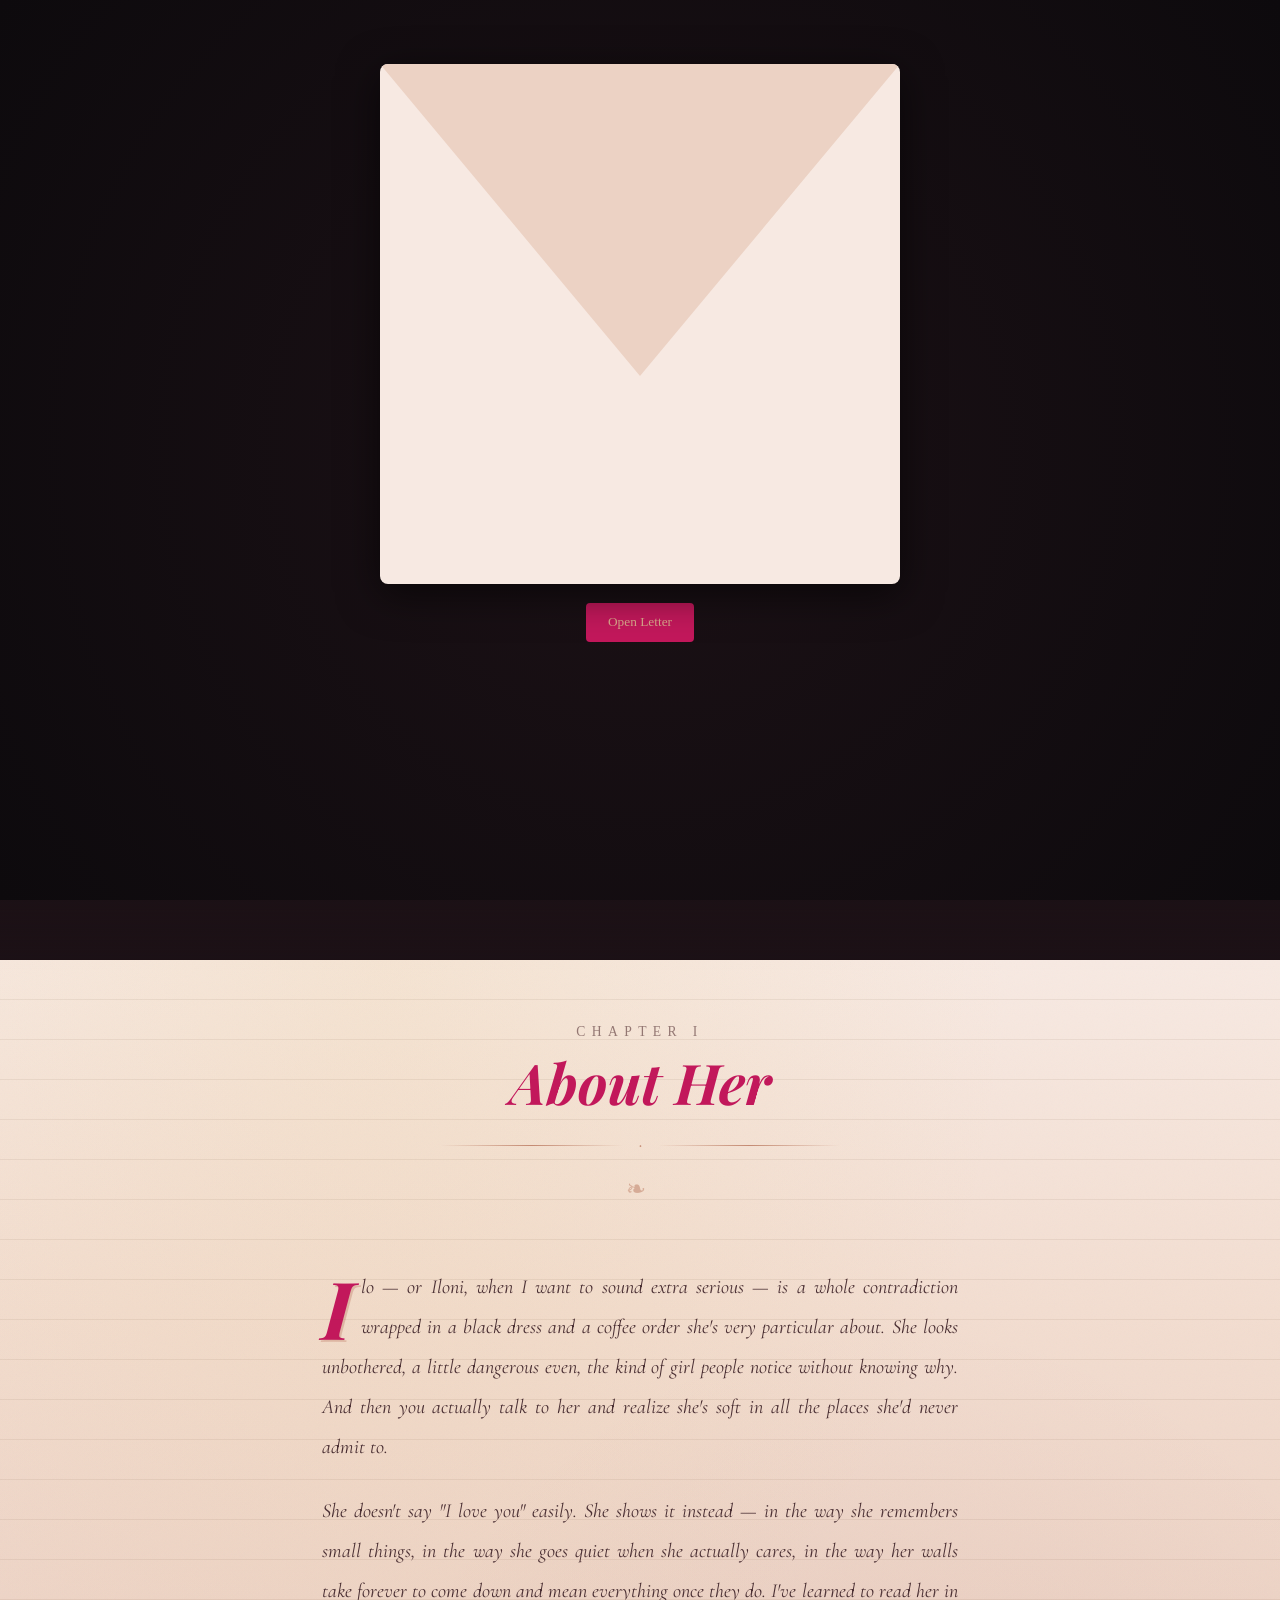
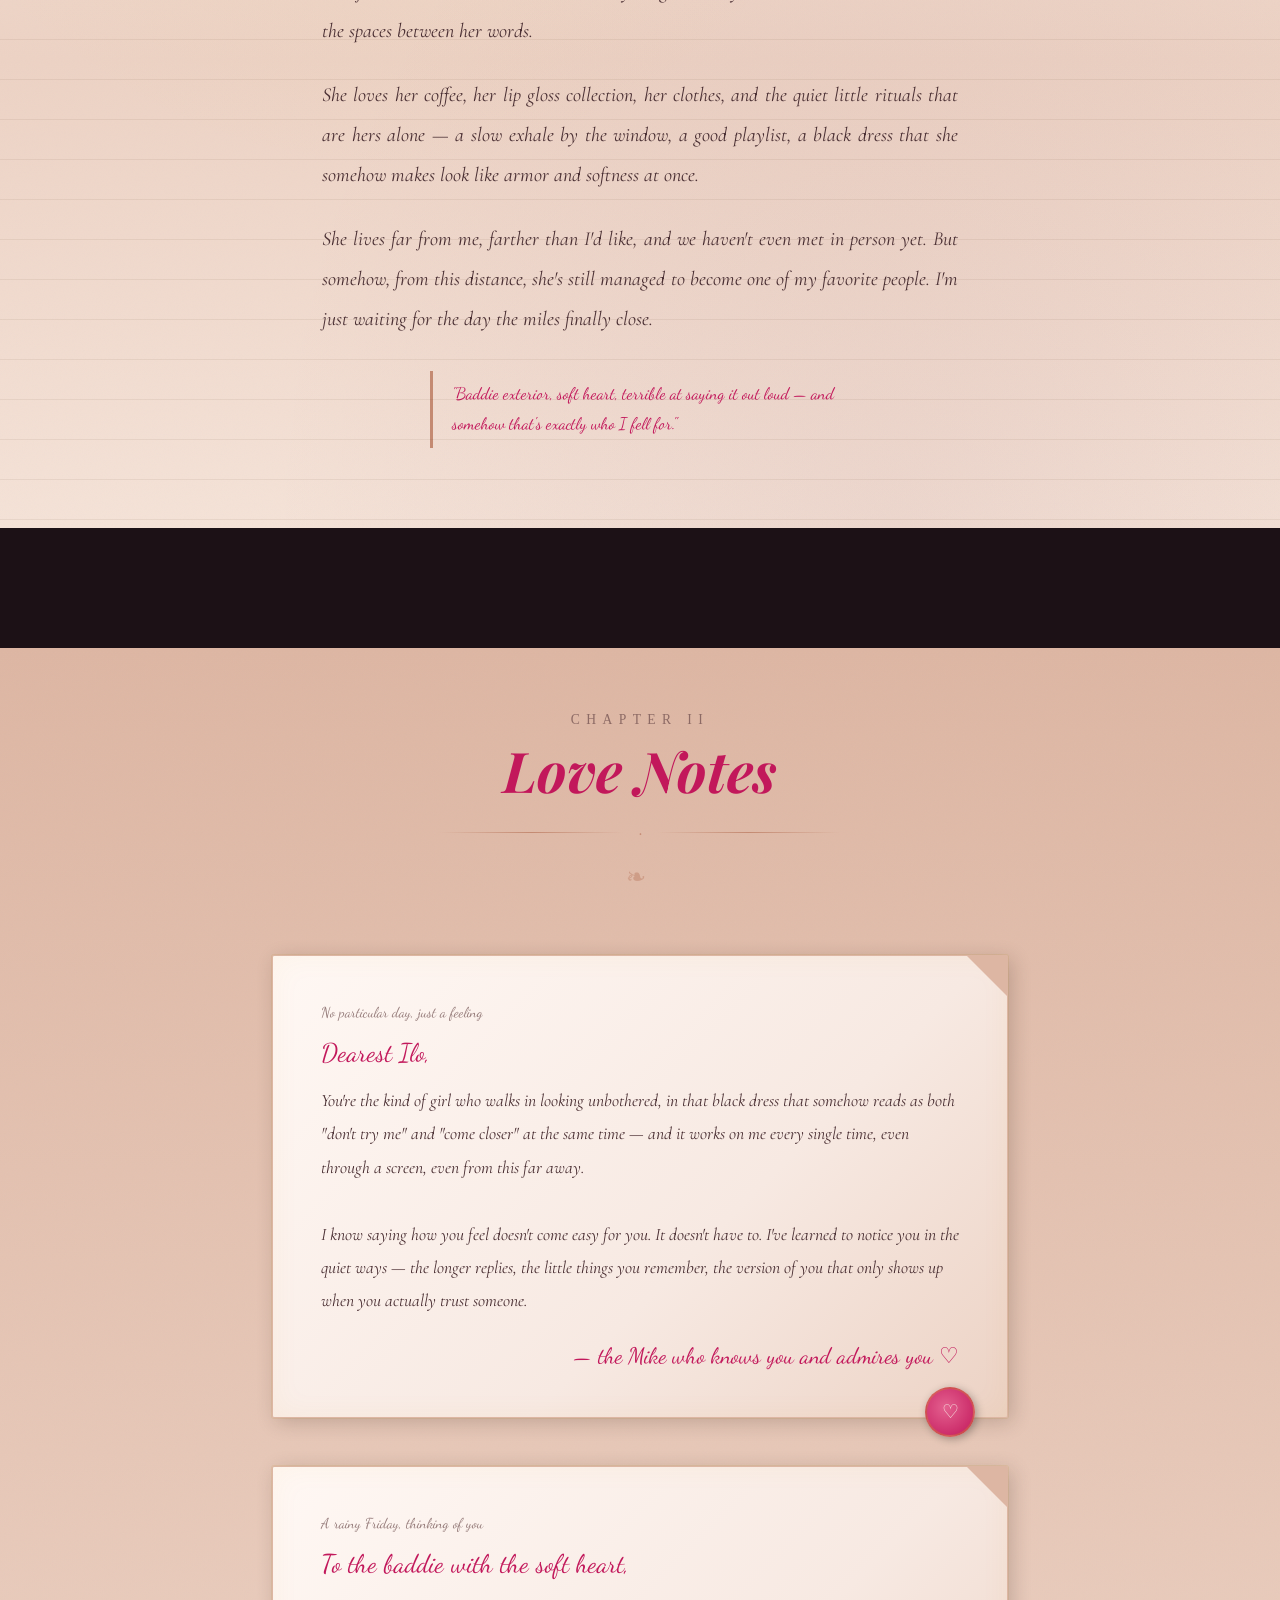
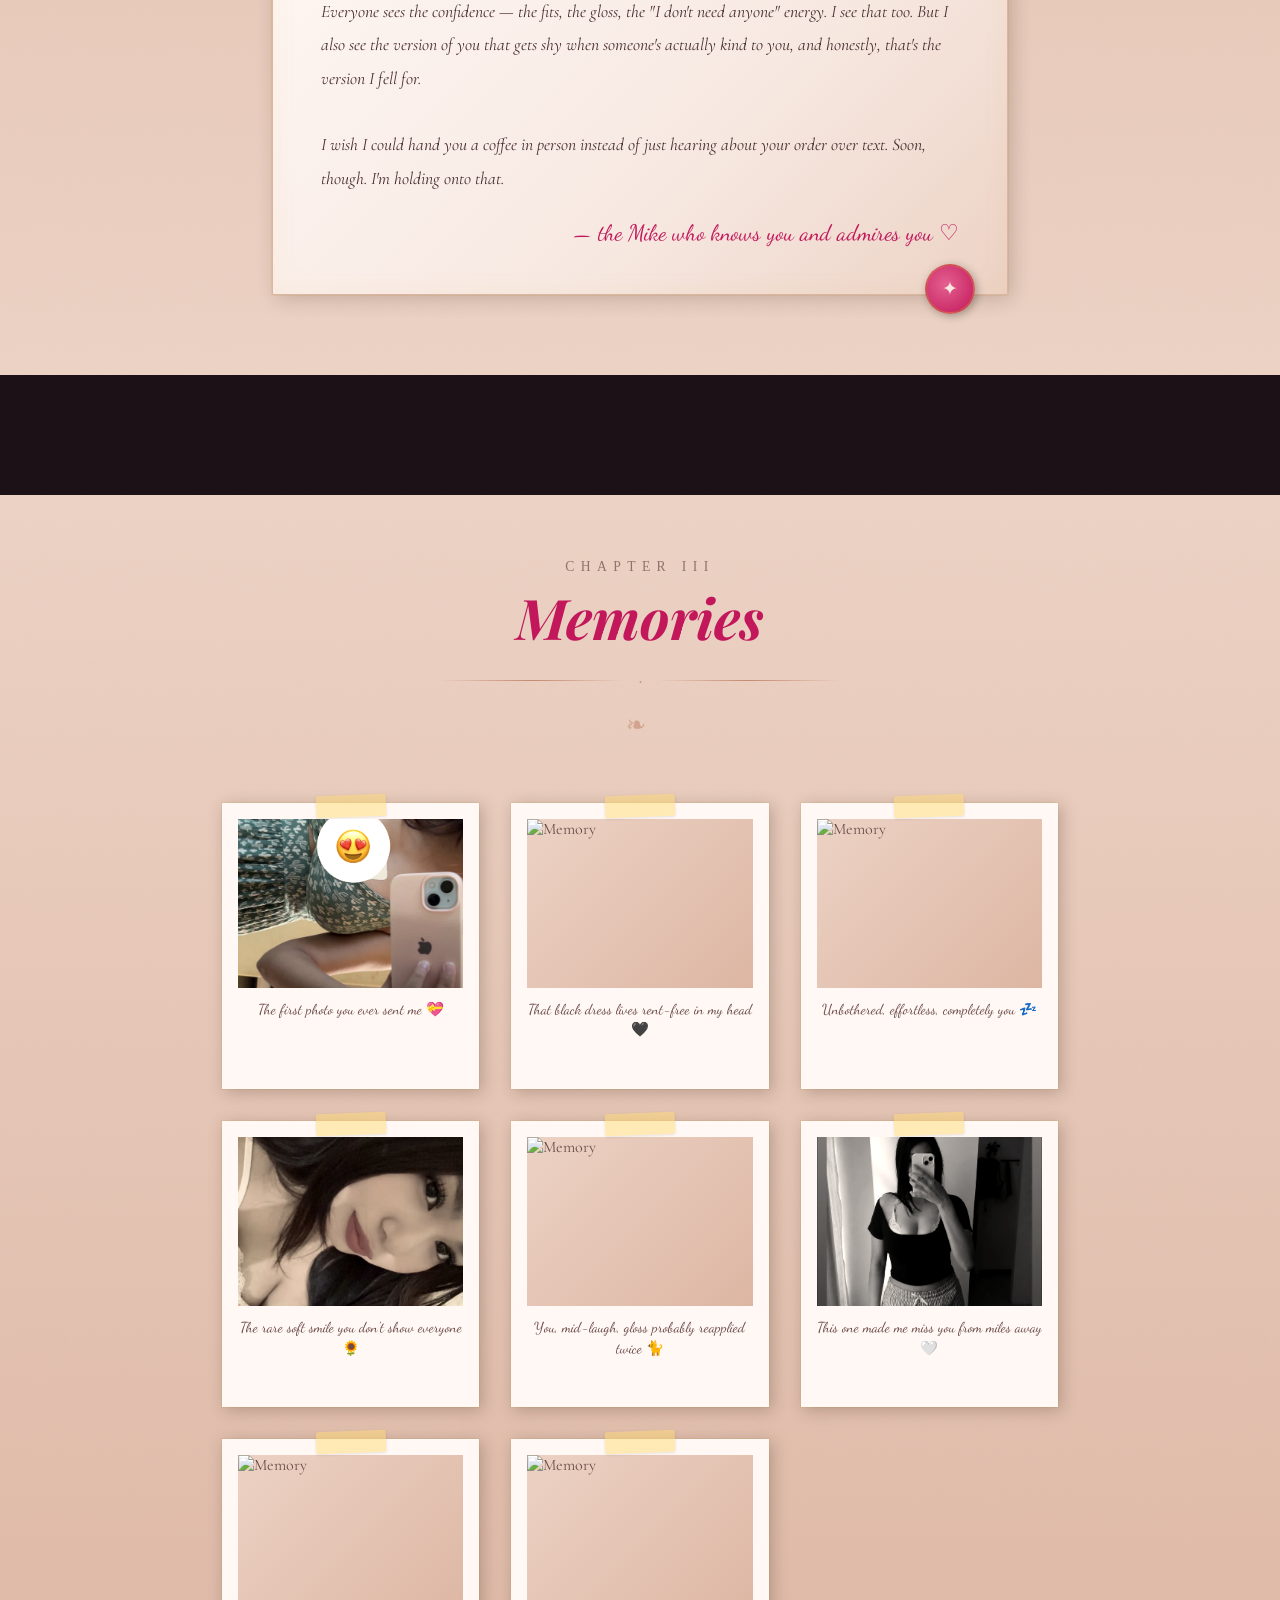
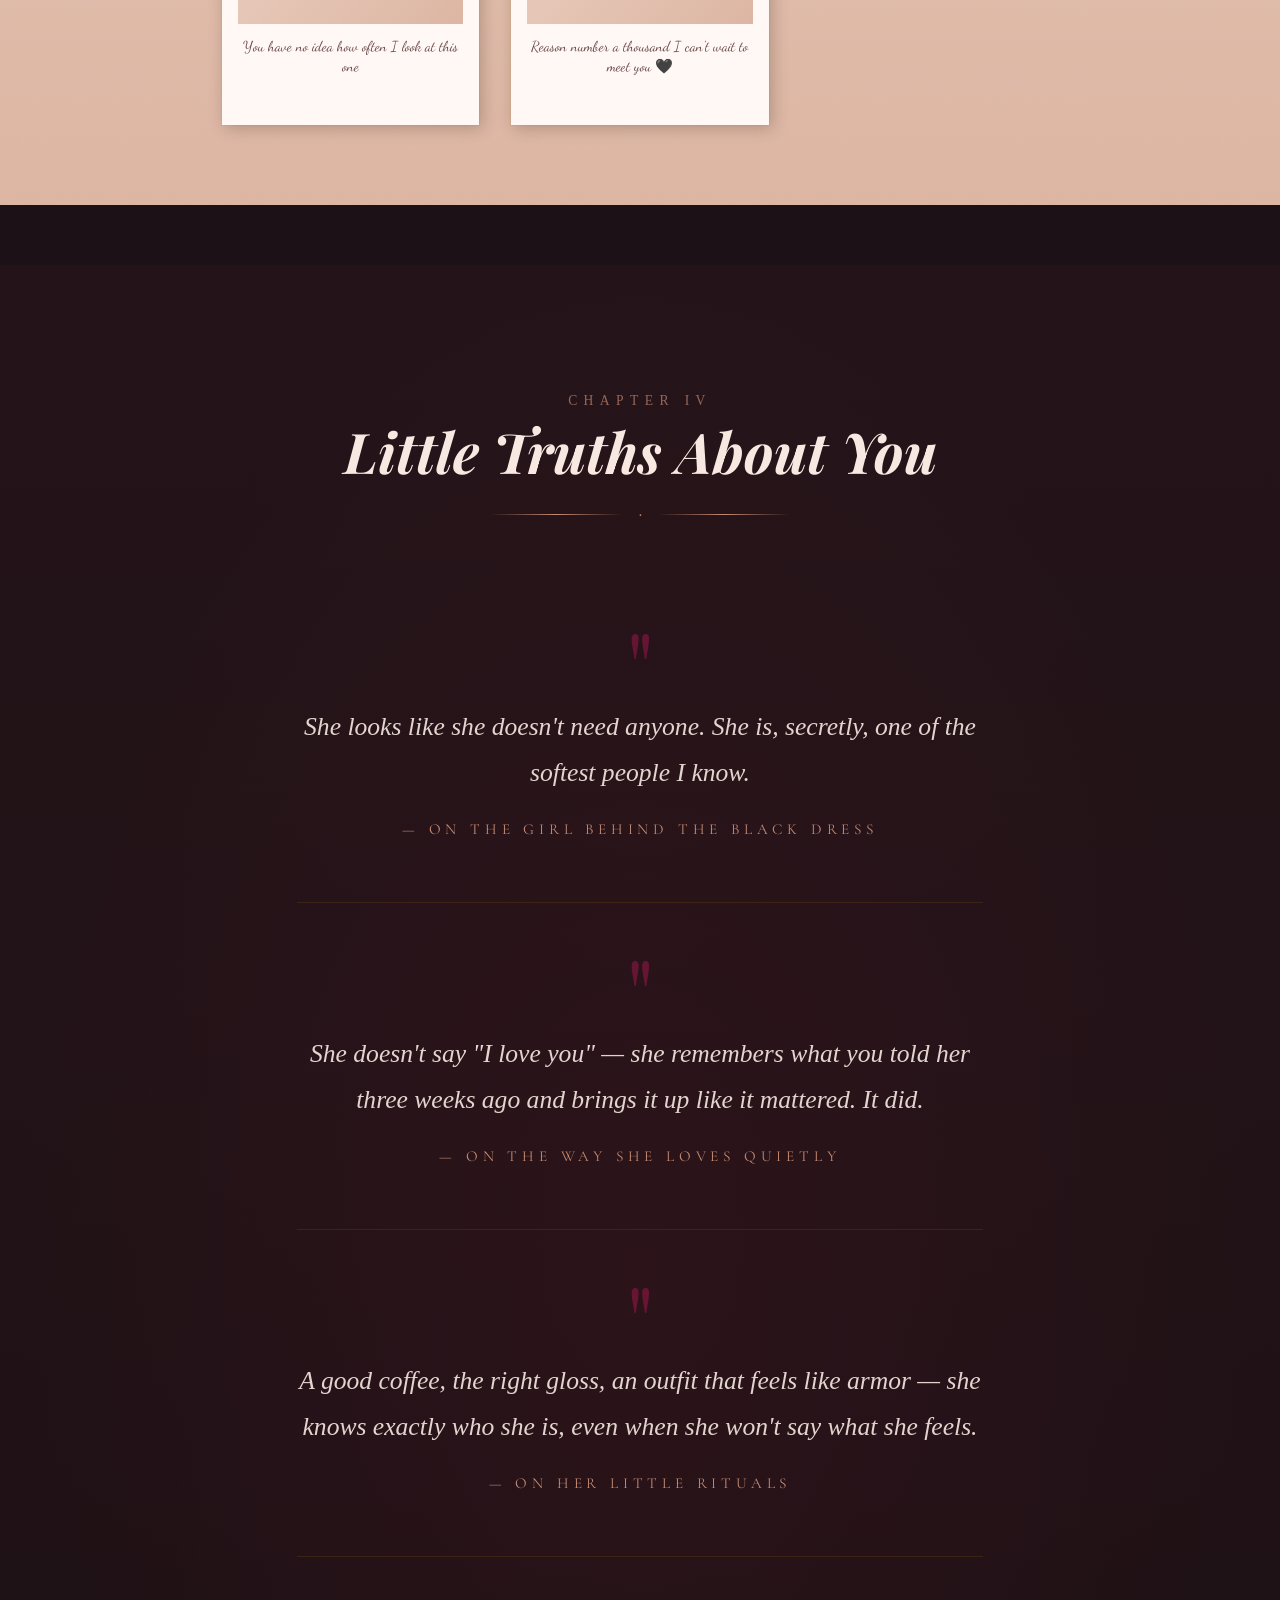
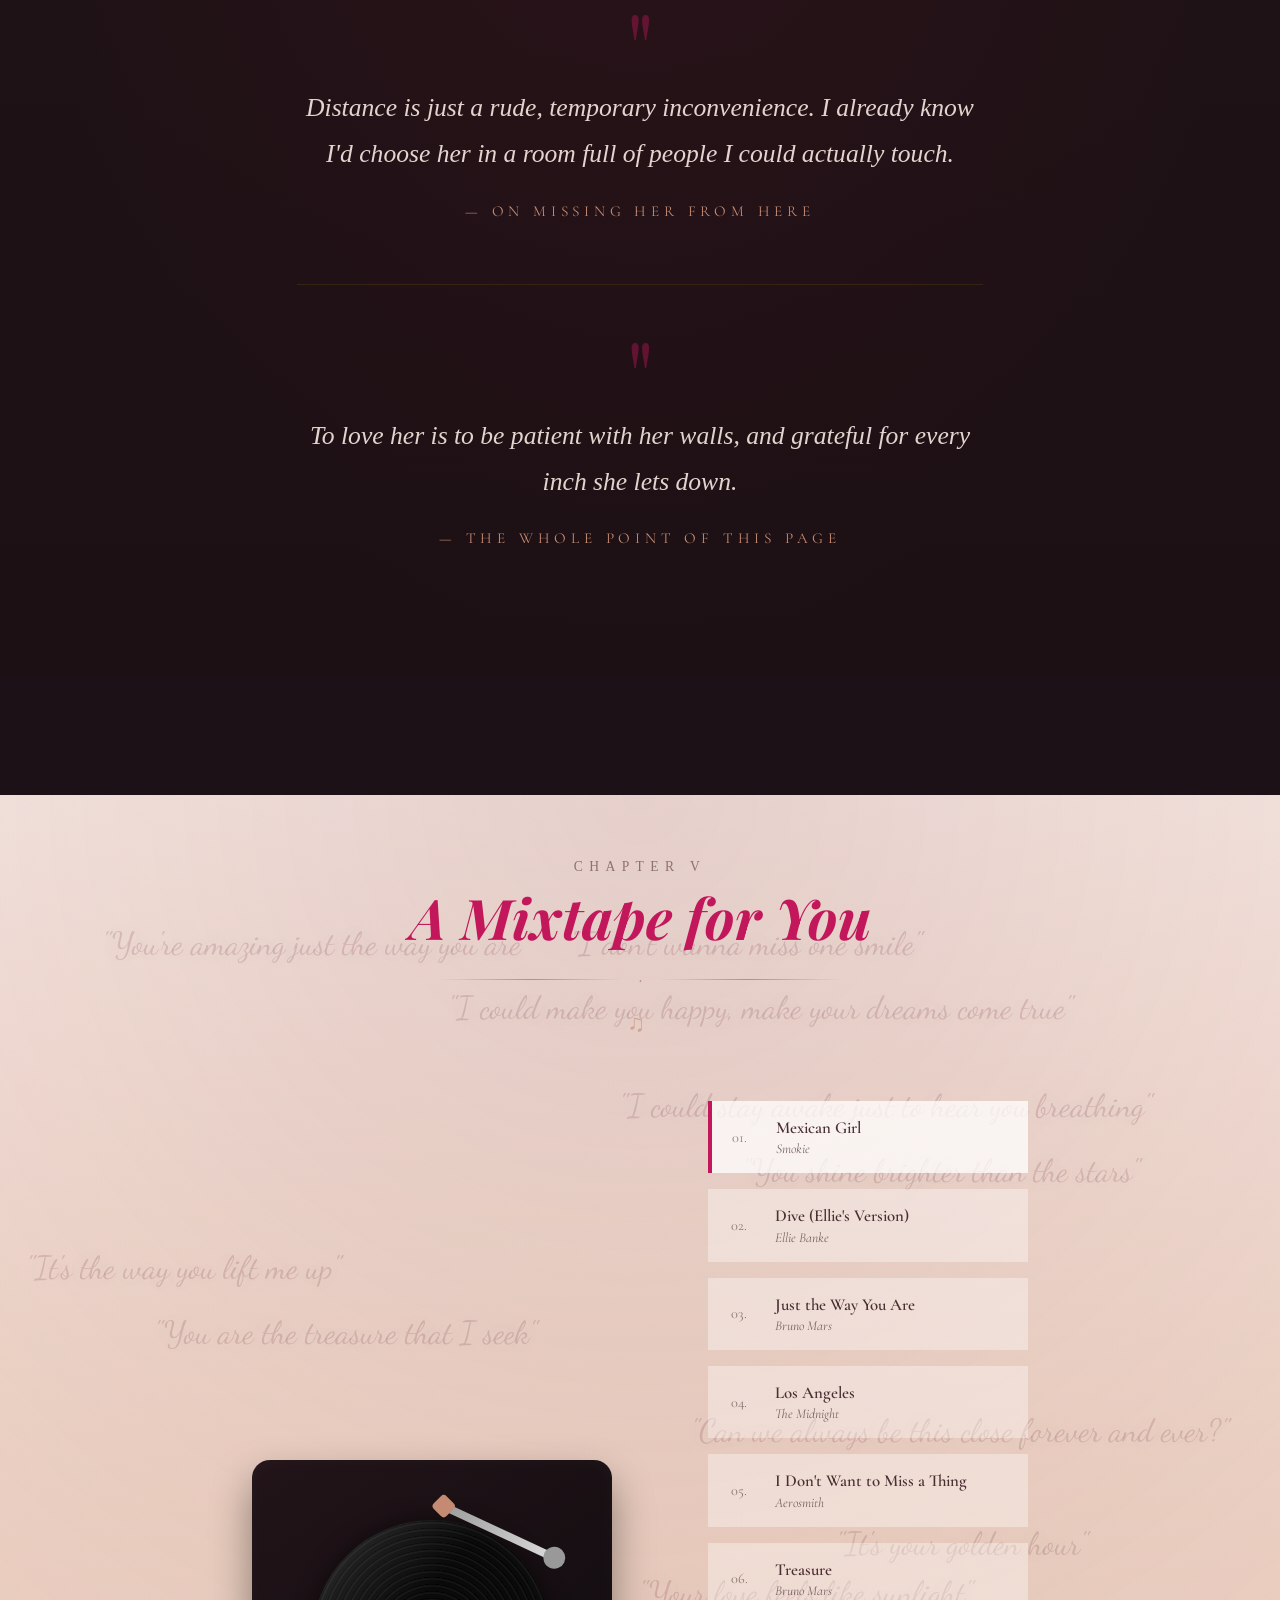
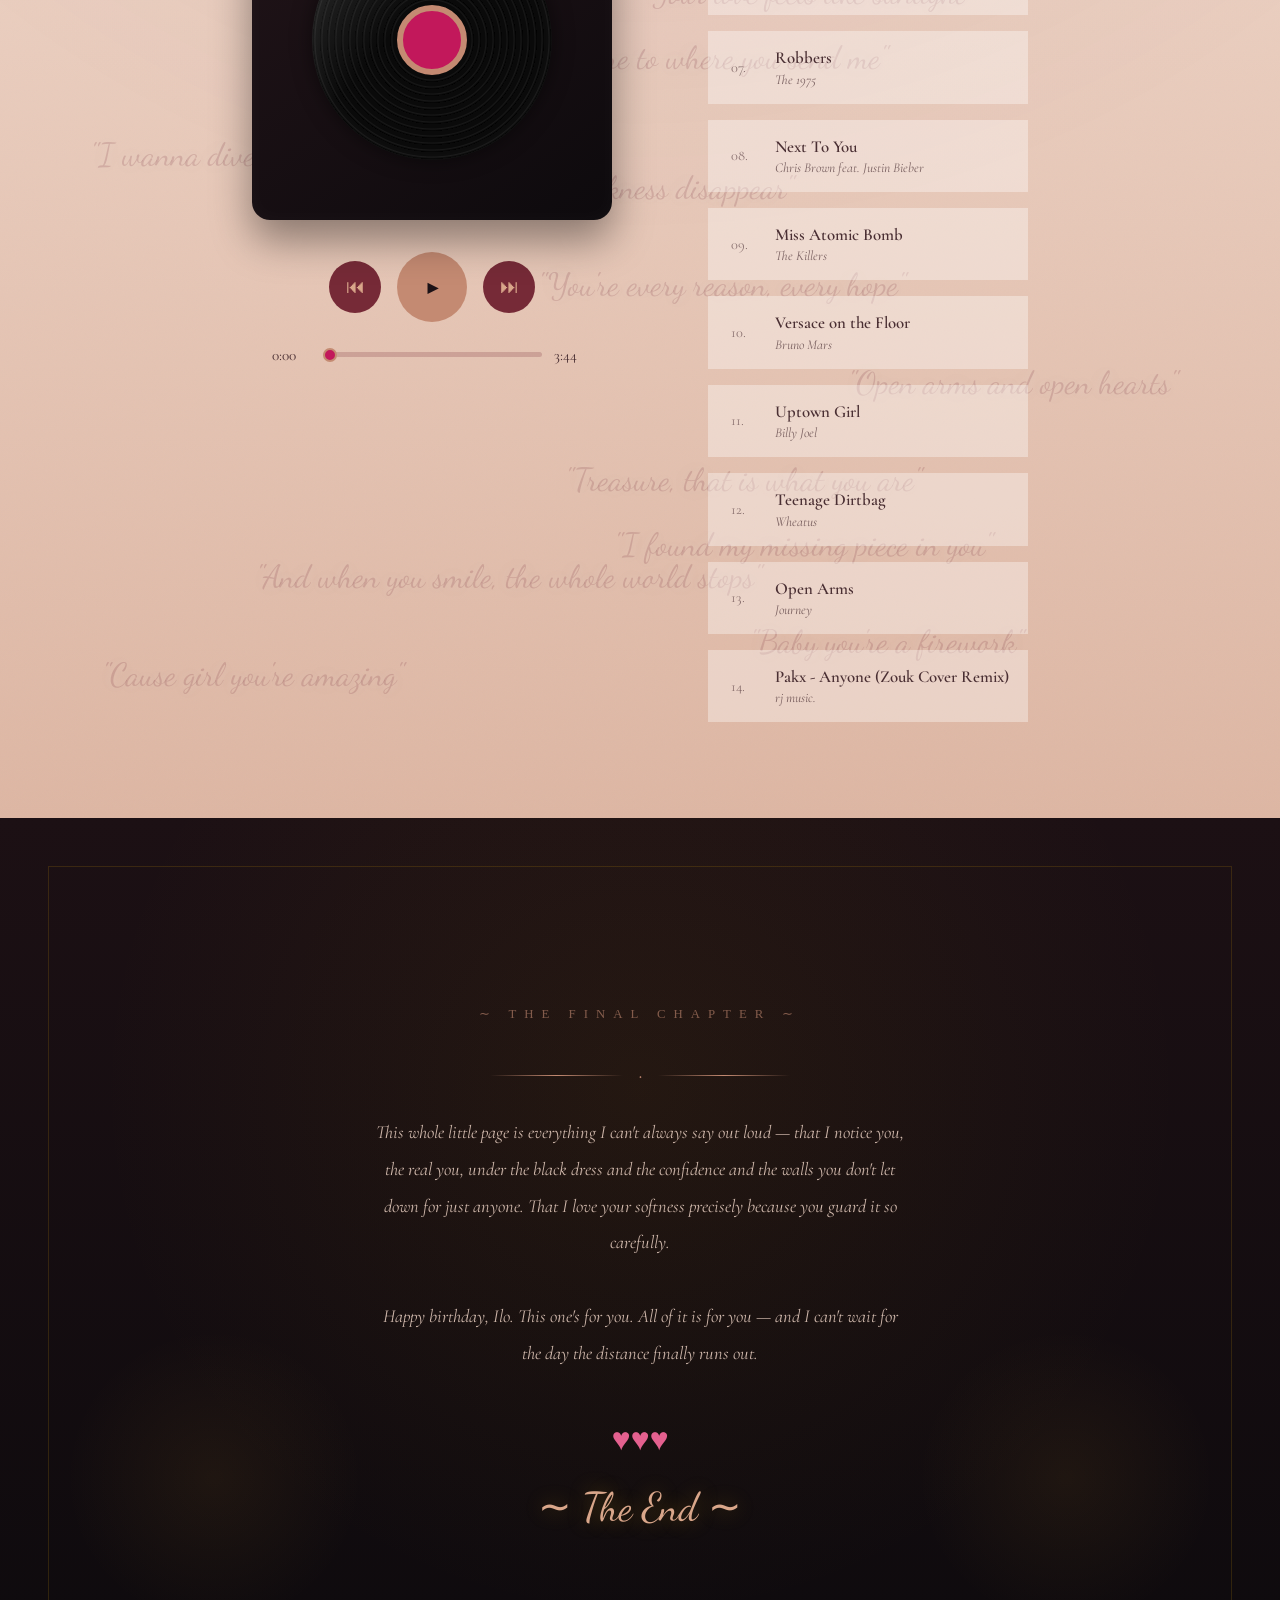
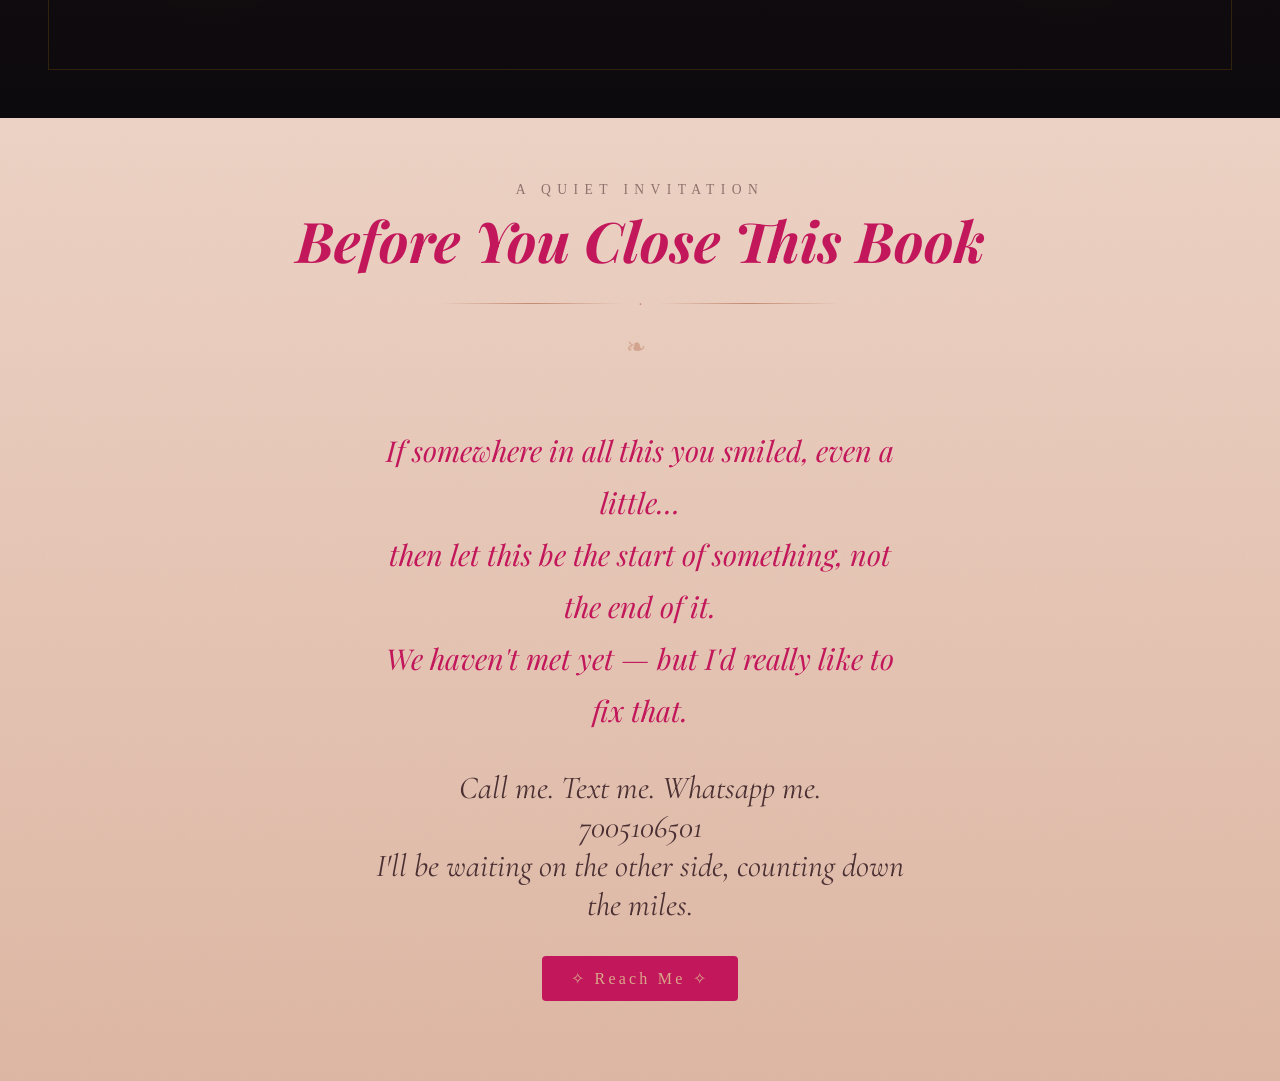
==== index.html @ a0cc9542 "first commit" ====
<!DOCTYPE html>
<html lang="en">

<head>
  <meta charset="UTF-8">
  <meta name="viewport" content="width=device-width, initial-scale=1.0">
  <title>Ilo</title>
  <link rel="preconnect" href="https://fonts.googleapis.com">
  <link
    href="https://fonts.googleapis.com/css2?family=Cormorant+Garamond:ital,wght@0,300;0,400;0,600;1,300;1,400;1,600&family=IM+Fell+English:ital@0;1&family=Playfair+Display:ital,wght@0,400;0,700;1,400;1,700&family=Dancing+Script:wght@400;700&display=swap"
    rel="stylesheet">
  <link rel="stylesheet" href="styles.css">
  <link rel="icon" type="image/svg+xml" href="data:image/svg+xml,
<svg xmlns='http://www.w3.org/2000/svg' viewBox='0 0 64 64'>
  <rect width='64' height='64' fill='%23f7e9e2'/>
  <text x='32' y='38' font-size='20' text-anchor='middle' fill='%23c2185b' font-family='Georgia, serif'>☕ ♥ 🖤</text>
</svg>">
</head>

<body>

  <!-- Particles -->
  <div id="particles"></div>

  <!-- ── ENVELOPE OVERLAY ── -->
  <div id="envelopeOverlay" class="envelope-overlay">

    <div class="envelope-wrapper">

      <!-- Envelope -->
      <div class="envelope" id="envelope">

        <div class="envelope-flap"></div>

        <div class="letter">
          <h2>Happy Birthday, Ilo 🖤</h2>
          <p>
            Another day of you existing somewhere far away, and me being grateful for it anyway.<br>
            I made you this instead of a gift I could hand you, since the distance won't let me do that yet.<br>
            You're a whole vibe — soft eyes, sharp edges, a black dress and a coffee order that somehow says
            everything about you.<br>
            I know you don't say "I love you" easily, and that's okay — I notice you loud even when you're being
            quiet about it.<br>
            One day there'll be no miles between us, just you, me, and a coffee that's finally shared instead of
            described over text.<br>
            Until then — happy birthday, Ilo. 🤍
          </p>

          <button id="closeLetter">Close ✧</button>
        </div>

      </div>

      <button id="openLetter">Open Letter</button>

    </div>
  </div>

  <!-- Music Button -->
  <button id="musicBtn" title="Toggle ambient music" aria-label="Toggle music">♪</button>

  <!-- Nav dots -->
  <nav id="nav-dots" aria-label="Section navigation">
    <div class="nav-dot active" data-target="cover" title="Cover"></div>
    <div class="nav-dot" data-target="about" title="About Her"></div>
    <div class="nav-dot" data-target="lovenotes" title="Love Notes"></div>
    <div class="nav-dot" data-target="memories" title="Memories"></div>
    <div class="nav-dot" data-target="quotes" title="Little Truths"></div>
    <div class="nav-dot" data-target="mixtape" title="Mixtape"></div>
    <div class="nav-dot" data-target="ending" title="Ending Chapter"></div>
    <div class="nav-dot" data-target="invite" title="Invitation"></div>

  </nav>

  <!-- ══ COVER ══ -->
  <section id="cover" class="page">
    <div class="candle-glow left"></div>
    <div class="candle-glow right"></div>

    <div class="cover-ornament">☕ ♥ 🖤</div>
    <div style="height:1.5rem"></div>
    <h1 class="cover-title">Ilo</h1>
    <p class="cover-subtitle">Happy Birthday, From Miles Away</p>
    <p class="cover-author">— the Mike who's counting down to meeting you —</p>
    <p class="cover-year">∼ 2026 ∼</p>

    <div class="scroll-hint">
      <span>❧</span>
      Turn the page
      <span>↓</span>
    </div>
  </section>

  <!-- ══ ABOUT HER ══ -->
  <div class="page-divider"></div>
  <section id="about" class="page parchment-page ruled-bg">
    <div class="chapter-header reveal">
      <p class="chapter-number">Chapter I</p>
      <h2 class="chapter-title">About Her</h2>
      <div class="chapter-rule"><span class="chapter-rule-diamond">◆</span></div>
      <p class="chapter-ornament">❧</p>
    </div>

    <div class="about-content">
      <div class="about-text drop-cap reveal">
        <p>Ilo — or Iloni, when I want to sound extra serious — is a whole contradiction wrapped in a black dress
          and a coffee order she's very particular about. She looks unbothered, a little dangerous even, the kind
          of girl people notice without knowing why. And then you actually talk to her and realize she's soft in
          all the places she'd never admit to.</p>

        <p>She doesn't say "I love you" easily. She shows it instead — in the way she remembers small things, in
          the way she goes quiet when she actually cares, in the way her walls take forever to come down and mean
          everything once they do. I've learned to read her in the spaces between her words.</p>

        <p>She loves her coffee, her lip gloss collection, her clothes, and the quiet little rituals that are hers
          alone — a slow exhale by the window, a good playlist, a black dress that she somehow makes look like
          armor and softness at once.</p>

        <p>She lives far from me, farther than I'd like, and we haven't even met in person yet. But somehow, from
          this distance, she's still managed to become one of my favorite people. I'm just waiting for the day the
          miles finally close.</p>
      </div>

      <div class="side-note reveal">
        "Baddie exterior, soft heart, terrible at saying it out loud — and somehow that's exactly who I fell for."
      </div>
    </div>
  </section>

  <!-- ══ LOVE NOTES ══ -->
  <div class="page-divider up"></div>
  <div class="page-divider"></div>
  <section id="lovenotes" class="page parchment-page">
    <div class="chapter-header reveal">
      <p class="chapter-number">Chapter II</p>
      <h2 class="chapter-title">Love Notes</h2>
      <div class="chapter-rule"><span class="chapter-rule-diamond">◆</span></div>
      <p class="chapter-ornament">❧</p>
    </div>

    <div class="notes-container">

      <div class="letter-card reveal">
        <span class="letter-date">No particular day, just a feeling</span>
        <div class="letter-salutation">Dearest Ilo,</div>
        <p class="letter-body">
          You're the kind of girl who walks in looking unbothered, in that black dress that somehow reads as both
          "don't try me" and "come closer" at the same time — and it works on me every single time, even through a
          screen, even from this far away.
          <br><br>
          I know saying how you feel doesn't come easy for you. It doesn't have to. I've learned to notice you in
          the quiet ways — the longer replies, the little things you remember, the version of you that only shows up
          when you actually trust someone.
        </p>
        <div class="letter-signature">— the Mike who knows you and admires you ♡</div>
        <div class="wax-seal">♡</div>
      </div>

      <div class="letter-card reveal">
        <span class="letter-date">A rainy Friday, thinking of you</span>
        <div class="letter-salutation">To the baddie with the soft heart,</div>
        <p class="letter-body">
          Everyone sees the confidence — the fits, the gloss, the "I don't need anyone" energy. I see that too. But
          I also see the version of you that gets shy when someone's actually kind to you, and honestly, that's the
          version I fell for.
          <br><br>
          I wish I could hand you a coffee in person instead of just hearing about your order over text. Soon,
          though. I'm holding onto that.
        </p>
        <div class="letter-signature">— the Mike who knows you and admires you ♡</div>
        <div class="wax-seal">✦</div>
      </div>



    </div>
  </section>

  <!-- ══ MEMORIES ══ -->
  <div class="page-divider up"></div>
  <div class="page-divider"></div>
  <section id="memories" class="page parchment-page">
    <div class="chapter-header reveal">
      <p class="chapter-number">Chapter III</p>
      <h2 class="chapter-title">Memories </h2>
      <div class="chapter-rule"><span class="chapter-rule-diamond">◆</span></div>
      <p class="chapter-ornament">❧</p>
    </div>

    <div class="memories-grid reveal-stagger">

      <div class="memory-card">
        <div class="memory-tape"></div>
        <div class="memory-photo-placeholder">
          <img src="img1.jpg" alt="Memory" class="memory-photo">
        </div>
        <p class="memory-caption">The first photo you ever sent me 💝</p>
      </div>

      <div class="memory-card">
        <div class="memory-tape"></div>

        <div class="memory-photo-placeholder">
          <img src="img4.jpg" alt="Memory" class="memory-photo">
        </div>
        <p class="memory-caption">That black dress lives rent-free in my head 🖤</p>
      </div>

      <div class="memory-card">
        <div class="memory-tape"></div>
        <div class="memory-photo-placeholder">
          <img src="img3.jpg" alt="Memory" class="memory-photo">
        </div>
        <p class="memory-caption">Unbothered, effortless, completely you 💤</p>
      </div>

      <div class="memory-card">
        <div class="memory-tape"></div>
        <div class="memory-photo-placeholder">
          <img src="img2.jpg" alt="Memory" class="memory-photo">
        </div>
        <p class="memory-caption">The rare soft smile you don't show everyone 🌻</p>
      </div>

      <div class="memory-card">
        <div class="memory-tape"></div>
        <div class="memory-photo-placeholder">
          <img src="img5.jpg" alt="Memory" class="memory-photo">
        </div>
        <p class="memory-caption">You, mid-laugh, gloss probably reapplied twice 🐈</p>
      </div>

      <div class="memory-card">
        <div class="memory-tape"></div>

        <div class="memory-photo-placeholder">
          <img src="img6.PNG" alt="Memory" class="memory-photo">
        </div>

        <p class="memory-caption">
          This one made me miss you from miles away 🤍
        </p>
      </div>

      <div class="memory-card">
        <div class="memory-tape"></div>
        <div class="memory-photo-placeholder">
          <img src="img7.jpg" alt="Memory" class="memory-photo">
        </div>
        <p class="memory-caption">You have no idea how often I look at this one</p>
      </div>

      <div class="memory-card">
        <div class="memory-tape"></div>
        <div class="memory-photo-placeholder">
          <img src="img8.jpg" alt="Memory" class="memory-photo">
        </div>
        <p class="memory-caption">Reason number a thousand I can't wait to meet you 🖤</p>
      </div>




    </div>
  </section>

  <!-- ══ QUOTES ══ -->
  <div class="page-divider up"></div>
  <section id="quotes" class="page">
    <div class="quotes-inner">

      <div class="chapter-header reveal" style="color:var(--parchment)">
        <p class="chapter-number" style="color:var(--gold);opacity:0.7">Chapter IV</p>
        <h2 class="chapter-title" style="color:var(--parchment)">Little Truths About You</h2>
        <div class="chapter-rule" style="max-width:300px"><span class="chapter-rule-diamond"
            style="color:var(--gold)">◆</span></div>
      </div>

      <div class="quote-block reveal">
        <span class="quote-mark">"</span>
        <p class="quote-text">She looks like she doesn't need anyone. She is, secretly, one of the softest people I
          know.</p>
        <p class="quote-author">— on the girl behind the black dress</p>
      </div>

      <div class="quote-block reveal">
        <span class="quote-mark">"</span>
        <p class="quote-text">She doesn't say "I love you" — she remembers what you told her three weeks ago and
          brings it up like it mattered. It did.</p>
        <p class="quote-author">— on the way she loves quietly</p>
      </div>

      <div class="quote-block reveal">
        <span class="quote-mark">"</span>
        <p class="quote-text">A good coffee, the right gloss, an outfit that feels like armor — she knows exactly
          who she is, even when she won't say what she feels.</p>
        <p class="quote-author">— on her little rituals</p>
      </div>

      <div class="quote-block reveal">
        <span class="quote-mark">"</span>
        <p class="quote-text">Distance is just a rude, temporary inconvenience. I already know I'd choose her in a
          room full of people I could actually touch.</p>
        <p class="quote-author">— on missing her from here</p>
      </div>

      <div class="quote-block reveal">
        <span class="quote-mark">"</span>
        <p class="quote-text">To love her is to be patient with her walls, and grateful for every inch she lets
          down.</p>
        <p class="quote-author">— the whole point of this page</p>
      </div>

    </div>
  </section>

  <!-- ══ MIXTAPE ══ -->
  <div class="page-divider up"></div>
  <div class="page-divider"></div>

  <section id="mixtape" class="page parchment-page">
    <!-- floating lyrics -->
    <div class="lyrics-bg">

      <span>"You're amazing just the way you are"</span>

      <span>"I could stay awake just to hear you breathing"</span>

      <span>"You are the treasure that I seek"</span>

      <span>"It's your golden hour"</span>

      <span>"I wanna dive in deeper"</span>

      <span>"Open arms and open hearts"</span>

      <span>"And when you smile, the whole world stops"</span>

      <span>"I could make you happy, make your dreams come true"</span>

      <span>"You're every reason, every hope"</span>

      <span>"Baby you're a firework"</span>

      <span>"You shine brighter than the stars"</span>

      <span>"Can we always be this close forever and ever?"</span>

      <span>"Nothing can compare to where you send me"</span>

      <span>"Treasure, that is what you are"</span>

      <span>"Cause girl you're amazing"</span>

      <span>"I don't wanna miss one smile"</span>

      <span>"You make the darkness disappear"</span>

      <span>"It's the way you lift me up"</span>

      <span>"Your love feels like sunlight"</span>

      <span>"I found my missing piece in you"</span>

    </div>

    <div class="chapter-header reveal">
      <p class="chapter-number">Chapter V</p>
      <h2 class="chapter-title">A Mixtape for You</h2>

      <div class="chapter-rule">
        <span class="chapter-rule-diamond">◆</span>
      </div>

      <p class="chapter-ornament">♫</p>
    </div>

    <div class="mixtape-container">

      <!-- PLAYER -->
      <div class="vinyl-wrapper">

        <div class="player-base">

          <!-- arm -->
          <div class="tonearm" id="tonearm">
            <div class="tonearm-head"></div>
          </div>

          <!-- vinyl -->
          <div class="vinyl paused" id="vinyl">
            <div class="vinyl-shine"></div>
            <div class="vinyl-center"></div>
          </div>

        </div>

        <!-- controls -->
        <div class="player-controls">

          <button id="prevBtn" class="control-btn">⏮</button>

          <button id="playPauseBtn" class="main-btn">
            ▶
          </button>

          <button id="nextBtn" class="control-btn">⏭</button>

        </div>
        <!-- timeline -->
        <div class="timeline-wrap">

          <span id="currentTime">0:00</span>

          <input type="range" id="timeline" min="0" max="100" value="0">

          <span id="duration">0:00</span>

        </div>

      </div>

      <!-- TRACKLIST -->
      <div class="tracklist">

        <div class="track active-track">
          <span>01.</span>
          <div>
            <strong>Mexican Girl</strong>
            <small>Smokie</small>
          </div>
        </div>
        <div class="track">
          <span>02.</span>
          <div>
            <strong>Dive (Ellie's Version)</strong>
            <small>Ellie Banke</small>
          </div>
        </div>

        <div class="track">
          <span>03.</span>
          <div>
            <strong>Just the Way You Are</strong>
            <small>Bruno Mars</small>
          </div>
        </div>

        <div class="track">
          <span>04.</span>
          <div>
            <strong>Los Angeles</strong>
            <small>The Midnight</small>
          </div>
        </div>

        <div class="track">
          <span>05.</span>
          <div>
            <strong>I Don't Want to Miss a Thing</strong>
            <small>Aerosmith</small>
          </div>
        </div>

        <div class="track">
          <span>06.</span>
          <div>
            <strong>Treasure</strong>
            <small>Bruno Mars</small>
          </div>
        </div>



        <div class="track">
          <span>07.</span>
          <div>
            <strong>Robbers</strong>
            <small>The 1975</small>
          </div>
        </div>

        <div class="track">
          <span>08.</span>
          <div>
            <strong>Next To You</strong>
            <small>Chris Brown feat. Justin Bieber</small>
          </div>
        </div>

        <div class="track">
          <span>09.</span>
          <div>
            <strong>Miss Atomic Bomb</strong>
            <small>The Killers</small>
          </div>
        </div>

        <div class="track">
          <span>10.</span>
          <div>
            <strong>Versace on the Floor</strong>
            <small>Bruno Mars</small>
          </div>
        </div>

        <div class="track">
          <span>11.</span>
          <div>
            <strong>Uptown Girl</strong>
            <small>Billy Joel</small>
          </div>
        </div>

        <div class="track">
          <span>12.</span>
          <div>
            <strong>Teenage Dirtbag</strong>
            <small>Wheatus</small>
          </div>
        </div>

        <div class="track">
          <span>13.</span>
          <div>
            <strong>Open Arms</strong>
            <small>Journey</small>
          </div>
        </div>

        <div class="track">
          <span>14.</span>
          <div>
            <strong>Pakx - Anyone (Zouk Cover Remix)</strong>
            <small>rj music.</small>
          </div>
        </div>

      </div>

    </div>

    <audio id="mixtapeAudio"></audio>

  </section>

  <!-- ══ ENDING ══ -->
  <section id="ending" class="page">
    <div class="candle-glow left" style="opacity:0.5"></div>
    <div class="candle-glow right" style="opacity:0.5"></div>

    <div class="ending-inner reveal">
      <p class="dedication-label">∼ The Final Chapter ∼</p>

      <!-- <h2 class="dedication-text">
        "And in the end, it was always going to be you."
      </h2> -->

      <div class="chapter-rule" style="max-width:300px; margin: 0 auto 2rem;">
        <span class="chapter-rule-diamond" style="color:var(--gold)">◆</span>
      </div>

      <p class="dedication-body">
        This whole little page is everything I can't always say out loud — that I notice you, the real you, under
        the black dress and the confidence and the walls you don't let down for just anyone. That I love your
        softness precisely because you guard it so carefully.
        <br><br>
        Happy birthday, Ilo. This one's for you. All of it is for you — and I can't wait for the day the distance
        finally runs out.
      </p>

      <span class="ending-heart">♥♥♥</span>

      <div class="ending-signature">∼ The End ∼ </div>

      <!-- <p class="fin-text">∼ The End ∼</p> -->
    </div>

  </section>
  <section id="invite" class="page parchment-page">
    <div class="chapter-header reveal">
      <p class="chapter-number">A Quiet Invitation</p>
      <h2 class="chapter-title">Before You Close This Book</h2>
      <div class="chapter-rule"><span class="chapter-rule-diamond">◆</span></div>
      <p class="chapter-ornament">❧</p>
    </div>

    <div class="invite-content reveal">
      <p class="invite-text">
        If somewhere in all this you smiled, even a little…<br>
        then let this be the start of something, not the end of it.<br>
        We haven't met yet — but I'd really like to fix that.
      </p>

      <p class="invite-contact">
        Call me. Text me. Whatsapp me.<br> 7005106501 <br>
        I'll be waiting on the other side, counting down the miles.
      </p>

      <a href="tel:7005106501" class="invite-btn">✧ Reach Me ✧</a>
    </div>
  </section>

  <!-- Hidden audio element -->
  <audio id="ambientAudio" loop>
    <source src="[data-uri]" type="audio/wav">
  </audio>
  <!-- MEMORY LIGHTBOX -->

  <div id="memoryLightbox" class="memory-lightbox">

    <button id="closeLightbox" class="lightbox-close">
      ✕
    </button>

    <img id="lightboxImage" class="lightbox-image" src="" alt="Expanded memory">

  </div>

  <script>
    // ── ENVELOPE INTERACTION ──
    const envelope = document.getElementById('envelope');
    const openBtn = document.getElementById('openLetter');
    const closeBtn = document.getElementById('closeLetter');
    const overlay = document.getElementById('envelopeOverlay');

    openBtn.addEventListener('click', () => {
      envelope.classList.add('open');
    });

    closeBtn.addEventListener('click', () => {
      overlay.style.display = 'none';
    });
    // ── DUST PARTICLES ──
    (function () {
      const container = document.getElementById('particles');
      const count = window.innerWidth < 600 ? 18 : 35;

      for (let i = 0; i < count; i++) {
        const d = document.createElement('div');
        d.className = 'dust';
        const size = Math.random() * 4 + 1;
        const duration = Math.random() * 25 + 18;
        const delay = Math.random() * 15;
        const x = Math.random() * 100;
        const drift = (Math.random() - 0.5) * 200;

        d.style.cssText = `
      width: ${size}px;
      height: ${size}px;
      left: ${x}%;
      bottom: -10px;
      --drift: ${drift}px;
      animation-duration: ${duration}s;
      animation-delay: ${delay}s;
      opacity: 0;
    `;
        container.appendChild(d);
      }
    })();

    // ── VICTORIAN ORCHESTRAL MUSIC ENGINE ──
    (function () {
      const btn = document.getElementById('musicBtn');
      let isPlaying = false;
      let ctx = null;
      let masterGain = null;
      let schedulerTimer = null;
      let allNodes = [];

      // Frequencies — G major / E minor (Pride & Prejudice, Becoming Jane feel)
      const N = {
        G1: 49.00, D2: 73.42, G2: 98.00, A2: 110.00, B2: 123.47, C2: 65.41, E2: 82.41,
        G3: 196.00, A3: 220.00, B3: 246.94, C3: 130.81, D3: 146.83, E3: 164.81, Fs3: 185.00,
        G4: 392.00, A4: 440.00, B4: 493.88, C4: 261.63, D4: 293.66, E4: 329.63, Fs4: 369.99,
        G5: 783.99, A5: 880.00, B5: 987.77, C5: 523.25, D5: 587.33, E5: 659.25, Fs5: 739.99,
      };

      // ── MELODY: lilting G major waltz — tender, hopeful, bittersweet
      // Like a music box meeting a chamber violin in a candlelit drawing room
      const MELODY = [
        // Phrase A — delicate opening
        ['D4', 0, 0.5, 0.52], ['G4', 0.5, 0.5, 0.58], ['B4', 1, 1, 0.62],
        ['A4', 2, 0.5, 0.55], ['G4', 2.5, 0.5, 0.52], ['Fs4', 3, 1, 0.50],
        ['G4', 4, 1, 0.58], ['B4', 5, 0.5, 0.55], ['D5', 5.5, 0.5, 0.62],
        ['E5', 6, 1.5, 0.65], ['D5', 7.5, 0.5, 0.55],
        // Phrase A2 — echo, warmer
        ['B4', 8, 0.5, 0.52], ['D5', 8.5, 0.5, 0.58], ['G5', 9, 1.5, 0.68],
        ['Fs5', 10.5, 0.5, 0.60], ['E5', 11, 1, 0.58],
        ['D5', 12, 1, 0.62], ['B4', 13, 0.5, 0.55], ['A4', 13.5, 0.5, 0.50],
        ['G4', 14, 2, 0.65],
        // Phrase B — yearning climb
        ['D4', 16, 0.5, 0.50], ['E4', 16.5, 0.5, 0.52], ['Fs4', 17, 0.5, 0.55],
        ['G4', 17.5, 0.5, 0.58], ['A4', 18, 1, 0.62],
        ['B4', 19, 1, 0.65], ['C5', 20, 1, 0.68], ['D5', 21, 1, 0.72],
        ['E5', 22, 2, 0.75],
        // Phrase B2 — tender descent
        ['D5', 24, 1, 0.68], ['C5', 25, 0.5, 0.62], ['B4', 25.5, 0.5, 0.58],
        ['A4', 26, 1, 0.55], ['Fs4', 27, 1, 0.50],
        ['G4', 28, 4, 0.65],
        // Phrase C — emotional heart, swells like a glance across the ballroom
        ['G4', 32, 1, 0.60], ['A4', 33, 0.5, 0.62], ['B4', 33.5, 0.5, 0.65],
        ['C5', 34, 1, 0.70], ['D5', 35, 1, 0.75],
        ['E5', 36, 1.5, 0.78], ['D5', 37.5, 0.5, 0.68], ['C5', 38, 1, 0.65],
        ['B4', 39, 1, 0.62],
        ['A4', 40, 0.5, 0.60], ['G4', 40.5, 0.5, 0.55], ['Fs4', 41, 1, 0.52],
        ['G4', 42, 1, 0.60], ['A4', 43, 1, 0.55],
        ['B4', 44, 4, 0.65],
        // Phrase D — intimate close, like a letter kept forever
        ['G4', 48, 1, 0.50], ['Fs4', 49, 0.5, 0.45], ['G4', 49.5, 0.5, 0.50],
        ['A4', 50, 1, 0.52], ['G4', 51, 1, 0.48],
        ['E4', 52, 1, 0.45], ['D4', 53, 1, 0.48],
        ['G4', 54, 2, 0.55],
        ['D4', 56, 1, 0.45], ['G4', 57, 3, 0.52],
      ];

      // ── BASS: pizzicato cello — plucked, rhythmic, graceful 3/4 pulse
      const BASS = [
        ['G1', 0, 0.4, 0.55], ['D2', 1, 0.4, 0.40], ['D2', 2, 0.4, 0.38],
        ['D2', 3, 0.4, 0.40], ['A2', 4, 0.4, 0.52], ['A2', 5, 0.4, 0.40],
        ['C2', 6, 0.4, 0.40], ['C2', 7, 0.4, 0.36],
        ['G1', 8, 0.4, 0.55], ['D2', 9, 0.4, 0.40], ['D2', 10, 0.4, 0.38],
        ['B2', 11, 0.4, 0.40], ['G1', 12, 0.4, 0.50], ['D2', 13, 0.4, 0.40],
        ['D2', 14, 0.4, 0.38], ['D2', 15, 0.4, 0.36],
        ['G1', 16, 0.4, 0.55], ['D2', 17, 0.4, 0.40], ['A2', 18, 0.4, 0.45],
        ['A2', 19, 0.4, 0.40], ['C2', 20, 0.4, 0.48], ['G2', 21, 0.4, 0.40],
        ['D2', 22, 0.4, 0.42], ['D2', 23, 0.4, 0.38],
        ['G1', 24, 0.4, 0.55], ['D2', 25, 0.4, 0.40], ['A2', 26, 0.4, 0.40],
        ['D2', 27, 0.4, 0.38], ['G1', 28, 0.6, 0.58], ['D2', 29, 0.4, 0.40],
        ['G1', 30, 0.4, 0.50], ['D2', 31, 0.4, 0.36],
        ['G1', 32, 0.4, 0.55], ['D2', 33, 0.4, 0.40], ['C2', 34, 0.4, 0.45],
        ['G2', 35, 0.4, 0.40], ['A2', 36, 0.4, 0.50], ['E2', 37, 0.4, 0.40],
        ['D2', 38, 0.4, 0.42], ['D2', 39, 0.4, 0.38],
        ['G1', 40, 0.4, 0.55], ['D2', 41, 0.4, 0.40], ['A2', 42, 0.4, 0.42],
        ['D2', 43, 0.4, 0.38], ['G1', 44, 0.6, 0.60], ['D2', 45, 0.4, 0.40],
        ['G1', 46, 0.4, 0.50], ['D2', 47, 0.4, 0.36],
        ['G1', 48, 0.4, 0.50], ['D2', 49, 0.4, 0.38], ['G2', 50, 0.4, 0.40],
        ['D2', 51, 0.4, 0.36], ['C2', 52, 0.4, 0.45], ['G2', 53, 0.4, 0.38],
        ['D2', 54, 0.4, 0.40], ['G1', 56, 0.6, 0.55], ['D2', 57, 0.4, 0.38],
        ['G1', 58, 0.8, 0.50],
      ];

      // ── PADS: warm sustained string quartet chords
      const PADS = [
        [['G3', 'B3', 'D4'], 0, 4, 0.20],
        [['A3', 'C4', 'E4'], 4, 4, 0.18],
        [['C3', 'E3', 'G3'], 8, 4, 0.20],
        [['G3', 'B3', 'D4'], 12, 4, 0.22],
        [['G3', 'B3', 'D4'], 16, 2, 0.18],
        [['A3', 'C4', 'E4'], 18, 2, 0.18],
        [['C3', 'G3', 'C4'], 20, 4, 0.20],
        [['G3', 'Fs3', 'D4'], 24, 4, 0.20],
        [['G3', 'B3', 'D4'], 28, 4, 0.24],
        [['G3', 'B3', 'E4'], 32, 4, 0.20],
        [['A3', 'C4', 'E4'], 36, 4, 0.22],
        [['G3', 'B3', 'D4'], 40, 4, 0.20],
        [['G3', 'B3', 'D4'], 44, 4, 0.22],
        [['G3', 'B3', 'D4'], 48, 4, 0.18],
        [['C3', 'E3', 'G3'], 52, 4, 0.18],
        [['G3', 'B3', 'D4'], 56, 4, 0.20],
      ];

      const BEAT = 0.45;   // ~133 bpm — light, dancing waltz like a country house ball
      const TOTAL_BEATS = 60;

      // ── REVERB: long cathedral hall
      function buildReverb(actx) {
        const conv = actx.createConvolver();
        const sr = actx.sampleRate, len = sr * 3.5;
        const buf = actx.createBuffer(2, len, sr);
        for (let ch = 0; ch < 2; ch++) {
          const d = buf.getChannelData(ch);
          for (let i = 0; i < len; i++)
            d[i] = (Math.random() * 2 - 1) * Math.pow(1 - i / len, 1.4);
        }
        conv.buffer = buf; return conv;
      }

      // ── STRING tone: sawtooth + filter = bowed strings warmth
      function playString(actx, dest, freq, t, dur, vol) {
        const env = actx.createGain();
        env.gain.setValueAtTime(0, t);
        env.gain.linearRampToValueAtTime(vol, t + 0.18);       // slow bow attack
        env.gain.setValueAtTime(vol, t + dur - 0.25);
        env.gain.linearRampToValueAtTime(0, t + dur + 0.15);
        env.connect(dest); allNodes.push(env);

        // Vibrato LFO
        const lfo = actx.createOscillator();
        const lfoG = actx.createGain();
        lfo.frequency.value = 5.2;
        lfoG.gain.value = freq * 0.012;
        lfo.connect(lfoG); allNodes.push(lfo, lfoG);

        [1, 2, 3, 4, 5].forEach((h, i) => {
          const osc = actx.createOscillator();
          const hG = actx.createGain();
          const filt = actx.createBiquadFilter();
          osc.type = 'sawtooth';
          osc.frequency.value = freq * h;
          filt.type = 'lowpass';
          filt.frequency.value = 1800 - i * 200;
          filt.Q.value = 0.8;
          hG.gain.value = [0.5, 0.3, 0.15, 0.08, 0.04][i];
          lfoG.connect(osc.frequency);
          osc.connect(filt); filt.connect(hG); hG.connect(env);
          osc.start(t); osc.stop(t + dur + 0.3);
          allNodes.push(osc, hG, filt);
        });
        lfo.start(t); lfo.stop(t + dur + 0.3);
      }

      // ── CELLO/BASS tone: richer, darker
      function playBass(actx, dest, freq, t, dur, vol) {
        const env = actx.createGain();
        env.gain.setValueAtTime(0, t);
        env.gain.linearRampToValueAtTime(vol, t + 0.25);
        env.gain.setValueAtTime(vol * 0.85, t + dur - 0.3);
        env.gain.linearRampToValueAtTime(0, t + dur + 0.2);
        env.connect(dest); allNodes.push(env);

        [1, 2, 3].forEach((h, i) => {
          const osc = actx.createOscillator();
          const hG = actx.createGain();
          const filt = actx.createBiquadFilter();
          osc.type = h === 1 ? 'sawtooth' : 'sine';
          osc.frequency.value = freq * h;
          filt.type = 'lowpass'; filt.frequency.value = 600;
          hG.gain.value = [0.6, 0.25, 0.1][i];
          osc.connect(filt); filt.connect(hG); hG.connect(env);
          osc.start(t); osc.stop(t + dur + 0.4);
          allNodes.push(osc, hG, filt);
        });
      }

      // ── MELODY tone: warm violin solo — sawtooth + vibrato + brightness
      function playMelody(actx, dest, freq, t, dur, vol) {
        const env = actx.createGain();
        env.gain.setValueAtTime(0, t);
        env.gain.linearRampToValueAtTime(vol, t + 0.08);
        env.gain.setValueAtTime(vol, t + dur - 0.12);
        env.gain.linearRampToValueAtTime(0, t + dur + 0.08);
        env.connect(dest); allNodes.push(env);

        const lfo = actx.createOscillator();
        const lfoG = actx.createGain();
        lfo.frequency.value = 5.8;
        lfoG.gain.value = freq * 0.018;
        lfo.connect(lfoG); allNodes.push(lfo, lfoG);

        [1, 2, 3, 4].forEach((h, i) => {
          const osc = actx.createOscillator();
          const hG = actx.createGain();
          const filt = actx.createBiquadFilter();
          osc.type = 'sawtooth';
          osc.frequency.value = freq * h;
          filt.type = 'lowpass'; filt.frequency.value = 3500 - i * 500; filt.Q.value = 1.2;
          hG.gain.value = [0.55, 0.28, 0.12, 0.05][i];
          lfoG.connect(osc.frequency);
          osc.connect(filt); filt.connect(hG); hG.connect(env);
          osc.start(t); osc.stop(t + dur + 0.2);
          allNodes.push(osc, hG, filt);
        });
        lfo.start(t); lfo.stop(t + dur + 0.2);
      }

      function startMusic() {
        ctx = new (window.AudioContext || window.webkitAudioContext)();
        masterGain = ctx.createGain();
        masterGain.gain.setValueAtTime(0, ctx.currentTime);
        masterGain.gain.linearRampToValueAtTime(0.78, ctx.currentTime + 3);
        masterGain.connect(ctx.destination);

        const reverb = buildReverb(ctx);
        const reverbGain = ctx.createGain(); reverbGain.gain.value = 0.50;
        reverb.connect(reverbGain); reverbGain.connect(masterGain);

        const dry = ctx.createGain(); dry.gain.value = 0.52; dry.connect(masterGain);

        // Three instrument buses
        const melBus = ctx.createGain(); melBus.gain.value = 1.0;
        const bassBus = ctx.createGain(); bassBus.gain.value = 0.90;
        const padBus = ctx.createGain(); padBus.gain.value = 0.80;

        [melBus, bassBus, padBus].forEach(b => {
          b.connect(dry); b.connect(reverb);
        });

        allNodes.push(reverb, reverbGain, dry, melBus, bassBus, padBus);

        function scheduleLoop(loopStart) {
          MELODY.forEach(([note, beat, dur, vol]) => {
            const t = loopStart + beat * BEAT;
            if (t >= ctx.currentTime - 0.1 && N[note])
              playMelody(ctx, melBus, N[note], t, dur * BEAT, vol);
          });
          BASS.forEach(([note, beat, dur, vol]) => {
            const t = loopStart + beat * BEAT;
            if (t >= ctx.currentTime - 0.1 && N[note])
              playBass(ctx, bassBus, N[note], t, dur * BEAT, vol);
          });
          PADS.forEach(([notes, beat, dur, vol]) => {
            notes.forEach((note, i) => {
              const t = loopStart + beat * BEAT + i * 0.06;
              if (t >= ctx.currentTime - 0.1 && N[note])
                playString(ctx, padBus, N[note], t, dur * BEAT, vol);
            });
          });
          const loopLen = TOTAL_BEATS * BEAT;
          const next = loopStart + loopLen;
          schedulerTimer = setTimeout(() => scheduleLoop(next), Math.max(100, (next - ctx.currentTime - 1.5) * 1000));
        }

        scheduleLoop(ctx.currentTime + 0.2);
      }

      function stopMusic() {
        clearTimeout(schedulerTimer);
        if (masterGain) {
          masterGain.gain.cancelScheduledValues(ctx.currentTime);
          masterGain.gain.setValueAtTime(masterGain.gain.value, ctx.currentTime);
          masterGain.gain.linearRampToValueAtTime(0, ctx.currentTime + 2);
          setTimeout(() => {
            allNodes.forEach(n => { try { n.disconnect(); } catch (e) { } });
            allNodes = [];
            try { ctx.close(); } catch (e) { }
            ctx = null; masterGain = null;
          }, 2500);
        }
      }

      btn.addEventListener('click', () => {
        if (!isPlaying) {
          startMusic();
          isPlaying = true;
          btn.innerHTML = '♬';
          btn.style.background = 'var(--gold)';
          btn.style.color = 'var(--ink)';
          btn.title = 'Pause music';
        } else {
          stopMusic();
          isPlaying = false;
          btn.innerHTML = '♪';
          btn.style.background = 'var(--burgundy)';
          btn.style.color = 'var(--gold-light)';
          btn.title = 'Play ambient music';
        }
      });
    })();

    // ── SCROLL REVEAL ──
    (function () {
      const reveals = document.querySelectorAll('.reveal, .reveal-stagger');

      const observer = new IntersectionObserver((entries) => {
        entries.forEach(e => {
          if (e.isIntersecting) {
            e.target.classList.add('visible');
          }
        });
      }, { threshold: 0.12 });

      reveals.forEach(el => observer.observe(el));
    })();

    // ── NAV DOTS ──
    (function () {
      const dots = document.querySelectorAll('.nav-dot');
      const sections = [
        'cover',
        'about',
        'lovenotes',
        'memories',
        'quotes',
        'mixtape',
        'ending',
        'invite'
      ];
      dots.forEach((dot, i) => {
        dot.addEventListener('click', () => {
          document.getElementById(sections[i]).scrollIntoView({ behavior: 'smooth' });
        });
      });

      const sectionEls = sections.map(id => document.getElementById(id));

      const observer = new IntersectionObserver((entries) => {
        entries.forEach(e => {
          if (e.isIntersecting && e.intersectionRatio > 0.3) {
            const idx = sectionEls.indexOf(e.target);
            dots.forEach(d => d.classList.remove('active'));
            if (idx !== -1) dots[idx].classList.add('active');
          }
        });
      }, { threshold: 0.3 });

      sectionEls.forEach(el => el && observer.observe(el));
    })();

    /* ── MIXTAPE PLAYER ── */
    /* ── MIXTAPE PLAYER ── */

    const vinyl = document.getElementById('vinyl');
    const tonearm = document.getElementById('tonearm');

    const audio = document.getElementById('mixtapeAudio');

    const playBtn = document.getElementById('playPauseBtn');
    const nextBtn = document.getElementById('nextBtn');
    const prevBtn = document.getElementById('prevBtn');

    const tracks = document.querySelectorAll('.track');

    const songs = [

      {
        title: "Mexican Girl",
        file: "MexicanGirl.mp3"
      },
      {
        title: "Dive (Ellie's Version)",
        file: "Dive.mp3"
      },
      {
        title: "Just the Way You Are",
        file: "JustTheWayYouAre.mp3"
      },

      {
        title: "Los Angeles",
        file: "TheMidnightLosAngeles.mp3"
      },

      {
        title: "I Don't Want to Miss a Thing",
        file: "DontWanttoMissaThing.mp3"
      },

      {
        title: "Treasure",
        file: "Treasure.mp3"
      },



      {
        title: "Robbers",
        file: "The1975Robbers.mp3"
      },

      {
        title: "Next To You",
        file: "NexttoYou.mp3"
      },

      {
        title: "Miss Atomic Bomb",
        file: "MissAtomicBomb.mp3"
      },

      {
        title: "Versace on the Floor",
        file: "VersaceontheFloor.mp3"
      },

      {
        title: "Uptown Girl",
        file: "UptownGirl.mp3"
      },

      {
        title: "Teenage Dirtbag",
        file: "TeenageDirtbag.mp3"
      },

      {
        title: "Open Arms",
        file: "OpenArms.mp3"
      },

      {
        title: "Pakx - Anyone (Zouk Cover Remix)",
        file: "Anyone.mp3"
      }

    ];

    let currentSong = 0;

    function loadSong(index) {

      audio.src = songs[index].file;

      tracks.forEach(track => {
        track.classList.remove('active-track');
      });

      tracks[index].classList.add('active-track');
    }

    function playSong() {

      audio.play();

      vinyl.classList.add('playing');
      tonearm.classList.add('playing');

      playBtn.innerHTML = '❚❚';
    }

    function pauseSong() {

      audio.pause();

      vinyl.classList.remove('playing');
      tonearm.classList.remove('playing');

      playBtn.innerHTML = '▶';
    }

    playBtn.addEventListener('click', () => {

      if (audio.paused) {
        playSong();
      } else {
        pauseSong();
      }

    });

    nextBtn.addEventListener('click', () => {

      currentSong++;

      if (currentSong >= songs.length) {
        currentSong = 0;
      }

      loadSong(currentSong);
      playSong();

    });

    prevBtn.addEventListener('click', () => {

      currentSong--;

      if (currentSong < 0) {
        currentSong = songs.length - 1;
      }

      loadSong(currentSong);
      playSong();

    });

    tracks.forEach((track, index) => {

      track.addEventListener('click', () => {

        currentSong = index;

        loadSong(currentSong);
        playSong();

      });

    });

    audio.addEventListener('ended', () => {

      currentSong++;

      if (currentSong >= songs.length) {
        currentSong = 0;
      }

      loadSong(currentSong);
      playSong();

    });

    loadSong(currentSong);
    const timeline = document.getElementById('timeline');

    const currentTimeEl = document.getElementById('currentTime');
    const durationEl = document.getElementById('duration');

    /* format time */

    function formatTime(time) {

      const mins = Math.floor(time / 60);
      const secs = Math.floor(time % 60);

      return `${mins}:${secs < 10 ? '0' : ''}${secs}`;
    }

    /* update timeline */

    audio.addEventListener('timeupdate', () => {

      if (audio.duration) {

        const progress =
          (audio.currentTime / audio.duration) * 100;

        timeline.value = progress;

        currentTimeEl.textContent =
          formatTime(audio.currentTime);

      }

    });

    /* song duration */

    audio.addEventListener('loadedmetadata', () => {

      durationEl.textContent =
        formatTime(audio.duration);

    });

    /* seek */

    timeline.addEventListener('input', () => {

      if (audio.duration) {

        audio.currentTime =
          (timeline.value / 100) * audio.duration;

      }

    });

    // modal
    const memoryCards =
      document.querySelectorAll('.memory-card');

    const lightbox =
      document.getElementById('memoryLightbox');

    const lightboxImage =
      document.getElementById('lightboxImage');

    const closeLightbox =
      document.getElementById('closeLightbox');

    /* open */

    memoryCards.forEach(card => {

      card.addEventListener('click', () => {

        const img =
          card.querySelector('.memory-photo');

        if (img) {

          lightbox.classList.add('show');

          lightboxImage.src = img.src;

          document.body.style.overflow = 'hidden';

        }

      });

    });

    /* close button */

    closeLightbox.addEventListener('click', () => {

      lightbox.classList.remove('show');

      document.body.style.overflow = '';

    });

    /* close outside image */

    lightbox.addEventListener('click', (e) => {

      if (e.target === lightbox) {

        lightbox.classList.remove('show');

        document.body.style.overflow = '';

      }

    });

    /* escape key */

    document.addEventListener('keydown', (e) => {

      if (e.key === 'Escape') {

        lightbox.classList.remove('show');

        document.body.style.overflow = '';

      }

    });
    // end modal
  </script>

</body>

</html>
---- styles.css ----
:root {
      --parchment: #f7e9e2;
      --parchment-dark: #ecd2c4;
      --parchment-deep: #ddb6a3;
      --ink: #1c1116;
      --ink-light: #4a2f33;
      --gold: #c48a72;
      --gold-light: #d9a68a;
      --burgundy: #c2185b;
      --burgundy-light: #e4608f;
      --cream: #fff8f4;
      --sepia: #6b4a4a;
      --shadow: rgba(20, 10, 14, 0.4);
      --noir: #0d0a0d;
    }

    .memory-photo {
  width: 100%;
  height: 100%;
  object-fit: cover;
  filter: sepia(20%) contrast(1.05);
}
/* end meory photo */


/* mixtape section */
/* ── MIXTAPE SECTION ── */

#mixtape {
  position: relative;
  overflow: hidden;

  background:
    radial-gradient(circle at top, rgba(107,26,42,0.12), transparent 60%),
    linear-gradient(
      180deg,
      #f7e9e2 0%,
      #ecd2c4 40%,
      #ddb6a3 100%
    );
}

.mixtape-container {
  max-width: 1100px;
  margin: 0 auto;
  padding: 2rem 2rem 6rem;

  display: flex;
  align-items: center;
  justify-content: center;
  gap: 6rem;
  flex-wrap: wrap;
}

/* PLAYER */

.vinyl-wrapper {
  display: flex;
  flex-direction: column;
  align-items: center;
  gap: 2rem;
}

.player-base {
  width: 360px;
  height: 360px;
  background: linear-gradient(145deg, #221419, #0d0a0d);
  border-radius: 18px;
  position: relative;

  box-shadow:
    0 20px 40px rgba(0,0,0,0.4),
    inset 0 0 20px rgba(255,255,255,0.03);
}

/* VINYL */

.vinyl {
  width: 240px;
  height: 240px;
  border-radius: 50%;

  position: absolute;
  left: 50%;
  top: 50%;

  transform: translate(-50%, -50%);

  background:
    repeating-radial-gradient(
      circle at center,
      #0a0a0a 0px,
      #0a0a0a 4px,
      #181818 5px,
      #000 7px
    );

  box-shadow:
    0 0 20px rgba(0,0,0,0.5),
    inset 0 0 20px rgba(255,255,255,0.05);

  animation: vinylSpin 3s linear infinite;
  animation-play-state: paused;
}

.vinyl.playing {
  animation-play-state: running;
}

@keyframes vinylSpin {
  from {
    transform: translate(-50%, -50%) rotate(0deg);
  }

  to {
    transform: translate(-50%, -50%) rotate(360deg);
  }
}

.vinyl-shine {
  position: absolute;
  inset: 0;
  border-radius: 50%;

  background:
    linear-gradient(
      130deg,
      rgba(255,255,255,0.15),
      transparent 40%
    );
}

.vinyl-center {
  width: 70px;
  height: 70px;

  border-radius: 50%;

  background: var(--burgundy);
  border: 6px solid var(--gold);

  position: absolute;
  left: 50%;
  top: 50%;

  transform: translate(-50%, -50%);
}

/* ARM */

.tonearm {
  width: 130px;
  height: 8px;

  background: linear-gradient(90deg, #999, #ddd);

  position: absolute;
  right: 55px;
  top: 95px;

  transform-origin: right center;
  transform: rotate(25deg);

  border-radius: 10px;

  transition: transform 0.5s ease;

  z-index: 5;
}

.tonearm.playing {
  transform: rotate(-5deg);
}

.tonearm::before {
  content: '';

  width: 22px;
  height: 22px;

  border-radius: 50%;
  background: #999;

  position: absolute;
  right: -8px;
  top: 50%;

  transform: translateY(-50%);
}

.tonearm-head {
  width: 18px;
  height: 18px;

  background: var(--gold);

  position: absolute;
  left: -4px;
  top: 50%;

  transform: translateY(-50%) rotate(20deg);

  border-radius: 4px;
}

/* CONTROLS */

.player-controls {
  display: flex;
  align-items: center;
  gap: 1rem;
}

.control-btn,
.main-btn {
  border: none;
  cursor: pointer;
  transition: 0.3s;
  font-family: inherit;
}

.control-btn {
  width: 52px;
  height: 52px;

  border-radius: 50%;

  background: rgba(107,26,42,0.9);
  color: var(--gold-light);

  font-size: 1.2rem;
}

.main-btn {
  width: 70px;
  height: 70px;

  border-radius: 50%;

  background: var(--gold);
  color: var(--ink);

  font-size: 1.5rem;
}

.control-btn:hover,
.main-btn:hover {
  transform: scale(1.08);
}

/* TRACKLIST */

.tracklist {
  display: flex;
  flex-direction: column;
  gap: 1rem;
  min-width: 300px;
}

.track {
  padding: 1rem 1.2rem;

  background: rgba(255,255,255,0.35);
  border-left: 3px solid transparent;

  font-family: 'Cormorant Garamond', serif;
  font-size: 1.1rem;

  color: var(--ink-light);

  cursor: pointer;

  transition: 0.3s;
}

.track:hover {
  transform: translateX(8px);
  background: rgba(255,255,255,0.65);
}

.active-track {
  border-left: 4px solid var(--burgundy);
  background: rgba(255,255,255,0.75);
}

/* MOBILE */

@media (max-width: 768px) {

  .player-base {
    width: 300px;
    height: 300px;
  }

  .vinyl {
    width: 200px;
    height: 200px;
  }

  .tonearm {
    right: 40px;
    top: 80px;
    width: 110px;
  }

  .tracklist {
    width: 100%;
  }
}
/* TIMELINE */

.timeline-wrap {
  width: 100%;
  max-width: 320px;

  display: flex;
  align-items: center;
  gap: 0.8rem;

  margin-top: -0.5rem;
}

.timeline-wrap span {
  font-family: 'Cormorant Garamond', serif;
  color: var(--ink-light);
  font-size: 0.95rem;
  min-width: 38px;
}

/* scrubber */

#timeline {
  flex: 1;

  appearance: none;
  height: 5px;

  background: rgba(107,26,42,0.2);

  border-radius: 999px;
  outline: none;

  cursor: pointer;
}

/* webkit */

#timeline::-webkit-slider-thumb {
  appearance: none;

  width: 14px;
  height: 14px;

  border-radius: 50%;

  background: var(--burgundy);
  border: 2px solid var(--gold);

  cursor: pointer;

  transition: 0.2s;
}

#timeline::-webkit-slider-thumb:hover {
  transform: scale(1.15);
}

/* firefox */

#timeline::-moz-range-thumb {
  width: 14px;
  height: 14px;

  border-radius: 50%;

  background: var(--burgundy);
  border: 2px solid var(--gold);

  cursor: pointer;
}
/* better track styling */

.track {
  display: flex;
  align-items: center;
  gap: 1rem;
}

.track span {
  font-size: 0.9rem;
  opacity: 0.6;
  min-width: 28px;
}

.track strong {
  display: block;
  font-size: 1.05rem;
  font-weight: 600;
}

.track small {
  display: block;
  margin-top: 0.15rem;

  font-size: 0.85rem;
  opacity: 0.7;

  font-style: italic;
}

/* floating lyrics */

.lyrics-bg {
  position: absolute;
  inset: 0;

  overflow: hidden;
  pointer-events: none;

  z-index: 0;
}
.lyrics-bg span {
  position: absolute;

  font-family: 'Dancing Script', cursive;

  font-size: clamp(1.5rem, 2.5vw, 3rem);

  color: rgba(107,26,42,0.16);

  text-shadow:
    0 0 8px rgba(255,255,255,0.18),
    0 0 20px rgba(107,26,42,0.08);

  white-space: nowrap;

  animation: floatLyrics linear infinite;

  user-select: none;
}


/* positions */
.lyrics-bg span:nth-child(1) {
  top: 8%;
  left: 8%;
  animation-duration: 28s;
}

.lyrics-bg span:nth-child(2) {
  top: 18%;
  right: 10%;
  animation-duration: 34s;
}

.lyrics-bg span:nth-child(3) {
  top: 32%;
  left: 12%;
  animation-duration: 26s;
}

.lyrics-bg span:nth-child(4) {
  top: 45%;
  right: 15%;
  animation-duration: 38s;
}

.lyrics-bg span:nth-child(5) {
  top: 58%;
  left: 7%;
  animation-duration: 30s;
}

.lyrics-bg span:nth-child(6) {
  top: 72%;
  right: 8%;
  animation-duration: 32s;
}

.lyrics-bg span:nth-child(7) {
  top: 84%;
  left: 20%;
  animation-duration: 35s;
}

.lyrics-bg span:nth-child(8) {
  top: 12%;
  left: 35%;
  animation-duration: 40s;
}

.lyrics-bg span:nth-child(9) {
  top: 66%;
  left: 42%;
  animation-duration: 33s;
}

.lyrics-bg span:nth-child(10) {
  top: 88%;
  right: 20%;
  animation-duration: 42s;
}
.lyrics-bg span:nth-child(11) {
  top: 22%;
  left: 58%;
  animation-duration: 36s;
}

.lyrics-bg span:nth-child(12) {
  top: 38%;
  right: 4%;
  animation-duration: 44s;
}

.lyrics-bg span:nth-child(13) {
  top: 52%;
  left: 30%;
  animation-duration: 31s;
}

.lyrics-bg span:nth-child(14) {
  top: 78%;
  right: 28%;
  animation-duration: 37s;
}

.lyrics-bg span:nth-child(15) {
  top: 90%;
  left: 8%;
  animation-duration: 46s;
}

.lyrics-bg span:nth-child(16) {
  top: 8%;
  right: 28%;
  animation-duration: 34s;
}

.lyrics-bg span:nth-child(17) {
  top: 60%;
  right: 38%;
  animation-duration: 40s;
}

.lyrics-bg span:nth-child(18) {
  top: 28%;
  left: 2%;
  animation-duration: 33s;
}

.lyrics-bg span:nth-child(19) {
  top: 48%;
  right: 24%;
  animation-duration: 42s;
}

.lyrics-bg span:nth-child(20) {
  top: 82%;
  left: 48%;
  animation-duration: 39s;
}

@keyframes floatLyrics {

  0% {
    transform: translateY(0px);
  }

  50% {
    transform: translateY(-12px);
  }

  100% {
    transform: translateY(0px);
  }
}

/* keep content above lyrics */

.mixtape-container,
#mixtape .chapter-header {
  position: relative;
  z-index: 2;
}
/* end mixtape */



/* phone number section */
/* ── INVITE SECTION ── */
#invite {
  background: linear-gradient(180deg, #ecd2c4 0%, #ddb6a3 100%);
  text-align: center;
}

.invite-content {
  max-width: 600px;
  margin: 0 auto;
  padding: 2rem 2rem 5rem;
}

.invite-text {
  font-family: 'Playfair Display', serif;
  font-style: italic;
  font-size: clamp(1.3rem, 3vw, 1.8rem);
  color: var(--burgundy);
  line-height: 1.8;
  margin-bottom: 2rem;
}

.invite-contact {
  font-family: 'Cormorant Garamond', serif;
  font-size: 2rem;
  color: var(--ink-light);
  margin-bottom: 2rem;
  font-style: italic;
}

.invite-btn {
  display: inline-block;
  padding: 0.8rem 1.8rem;
  background: var(--burgundy);
  color: var(--gold-light);
  text-decoration: none;
  border-radius: 4px;
  font-family: 'IM Fell English', serif;
  letter-spacing: 0.2rem;
  transition: 0.3s;
}

.invite-btn:hover {
  background: var(--gold);
  color: var(--ink);
  transform: translateY(-2px);
}


    /* ── ENVELOPE OVERLAY ── */
/* ── ENVELOPE OVERLAY ── */
.envelope-overlay {
  position: fixed;
  inset: 0;
  background: radial-gradient(circle at center, #1c1116, #0d0a0d);
  z-index: 99999;
  display: flex;
  justify-content: center;
  align-items: flex-start;
  padding-top: 4rem;
  padding-left: 1rem;
  padding-right: 1rem;
  overflow-y: auto;
}

/* wrapper */
.envelope-wrapper {
  text-align: center;
  width: 100%;
}

/* envelope */
.envelope {
  width: min(92vw, 520px);
  height: min(80vh, 520px);
  background: var(--parchment);
  position: relative;
  border-radius: 8px;
  box-shadow: 0 10px 40px rgba(0,0,0,0.6);
  overflow: hidden;
  margin: 0 auto;
}

/* flap */
.envelope-flap {
  position: absolute;
  width: 100%;
  height: 100%;
  background: var(--parchment-dark);
  clip-path: polygon(0 0, 100% 0, 50% 60%);
  transform-origin: top;
  transition: transform 0.8s ease;
  z-index: 3;
}

/* open state */
.envelope.open .envelope-flap {
  transform: rotateX(180deg);
}

/* letter */
.letter {
  position: absolute;
  inset: 0;
  background: var(--cream);
  padding: 2rem 1.8rem;
  transform: translateY(100%);
  transition: transform 0.8s ease;
  z-index: 2;

  display: flex;
  flex-direction: column;
  justify-content: flex-start;
  text-align: center;

  overflow-y: auto;
  -webkit-overflow-scrolling: touch;
}

.envelope.open .letter {
  transform: translateY(0);
}

.letter h2 {
  font-family: 'Playfair Display', serif;
  color: var(--burgundy);
  margin-bottom: 1rem;
  font-size: clamp(1.2rem, 2vw, 1.8rem);
  line-height: 1.4;
  flex-shrink: 0;
}

.letter p {
  font-family: 'Cormorant Garamond', serif;
  font-style: italic;
  color: var(--ink-light);
  line-height: 1.7;
  font-size: clamp(0.9rem, 1.5vw, 1.1rem);
  padding: 0 0.3rem;
}

/* buttons */
#openLetter,
#closeLetter {
  margin-top: 1.2rem;
  margin-bottom: 0.4rem;
  padding: 0.7rem 1.4rem;
  border: none;
  background: var(--burgundy);
  color: var(--gold-light);
  cursor: pointer;
  border-radius: 4px;
  font-family: 'IM Fell English', serif;
  transition: 0.3s;
  flex-shrink: 0;
}

#openLetter:hover,
#closeLetter:hover {
  background: var(--gold);
  color: var(--ink);
}

/* mobile */
@media (max-width: 600px) {

  .envelope {
    width: 94vw;
    height: min(78vh, 480px);
    min-height: 360px;
  }
    .envelope-overlay {
    padding-top: 1.5rem;
    align-items: flex-start;
  }

  .letter {
    padding: 1.5rem 1.2rem;
  }

  .letter h2 {
    font-size: 1.15rem;
  }

  .letter p {
    font-size: 0.92rem;
    line-height: 1.6;
  }

  #openLetter,
  #closeLetter {
    font-size: 0.85rem;
    padding: 0.6rem 1rem;
  }
}

/* end envelope */
    * {
      margin: 0;
      padding: 0;
      box-sizing: border-box;
    }

    html {
      scroll-behavior: smooth;
    }

    body {
      background: var(--ink);
      font-family: 'Cormorant Garamond', serif;
      color: var(--ink);
      overflow-x: hidden;
      /* cursor: url("data:image/svg+xml,%3Csvg xmlns='http://www.w3.org/2000/svg' width='20' height='20' viewBox='0 0 20 20'%3E%3Cellipse cx='10' cy='10' rx='3' ry='8' fill='%232c1a0e' opacity='0.8'/%3E%3C/svg%3E") 10 10, auto; */
      /* cursor: url("data:image/svg+xml,%3Csvg xmlns='http://www.w3.org/2000/svg' width='48' height='48' viewBox='0 0 48 48'%3E%3Cg transform='rotate(-35 24 24)'%3E%3Cpath d='M38 8 C28 10,18 18,14 32 C18 30,28 24,40 12 C41 10,40 8,38 8 Z' fill='%231a120d' stroke='%23d4a017' stroke-width='1.5'/%3E%3Cpath d='M15 31 L9 39' stroke='%23d4a017' stroke-width='2.2' stroke-linecap='round'/%3E%3Cpath d='M20 26 C24 22,30 16,36 11' stroke='%23f5e6c8' stroke-width='1.2' opacity='0.7'/%3E%3Cpath d='M24 22 L30 16' stroke='%23f5e6c8' stroke-width='0.8' opacity='0.5'/%3E%3Ccircle cx='9' cy='39' r='2' fill='%23b8860b'/%3E%3C/g%3E%3C/svg%3E") 6 42, auto; */
     cursor: url("quill.svg") 6 42, auto;
    }
* {
  cursor: inherit;
}
    /* ── DUST PARTICLES ── */
    #particles {
      position: fixed;
      inset: 0;
      pointer-events: none;
      z-index: 1000;
      overflow: hidden;
    }

    .dust {
      position: absolute;
      border-radius: 50%;
      background: radial-gradient(circle, rgba(212, 160, 23, 0.6) 0%, transparent 70%);
      animation: floatDust linear infinite;
      pointer-events: none;
    }

    @keyframes floatDust {
      0% {
        transform: translateY(100vh) translateX(0) rotate(0deg);
        opacity: 0;
      }

      10% {
        opacity: 1;
      }

      90% {
        opacity: 0.6;
      }

      100% {
        transform: translateY(-10vh) translateX(var(--drift)) rotate(360deg);
        opacity: 0;
      }
    }

    /* ── AMBIENT MUSIC BUTTON ── */
    #musicBtn {
      position: fixed;
      top: 1.5rem;
      right: 1.5rem;
      z-index: 9999;
      width: 48px;
      height: 48px;
      background: var(--burgundy);
      border: 2px solid var(--gold);
      border-radius: 50%;
      display: flex;
      align-items: center;
      justify-content: center;
      cursor: pointer;
      font-size: 1.2rem;
      box-shadow: 0 0 20px rgba(107, 26, 42, 0.5), inset 0 0 10px rgba(212, 160, 23, 0.1);
      transition: all 0.3s;
      color: var(--gold-light);
    }

    #musicBtn:hover {
      transform: scale(1.1);
      box-shadow: 0 0 30px rgba(212, 160, 23, 0.4);
    }

    /* ── PAGE WRAPPER ── */
    .page {
      min-height: 100vh;
      position: relative;
      overflow: hidden;
    }

    /* ── BOOK COVER ── */
    #cover {
      background:
        radial-gradient(ellipse at 50% 80%, rgba(107, 26, 42, 0.4) 0%, transparent 60%),
        radial-gradient(ellipse at 20% 20%, rgba(184, 134, 11, 0.15) 0%, transparent 50%),
        linear-gradient(165deg, #1c1014 0%, #241419 40%, #180c10 70%, #0d0a0d 100%);
      display: flex;
      align-items: center;
      justify-content: center;
      flex-direction: column;
      position: relative;
    }

    #cover::before {
      content: '';
      position: absolute;
      inset: 0;
      background:
        repeating-linear-gradient(0deg, transparent, transparent 60px, rgba(184, 134, 11, 0.03) 60px, rgba(184, 134, 11, 0.03) 61px),
        repeating-linear-gradient(90deg, transparent, transparent 60px, rgba(184, 134, 11, 0.03) 60px, rgba(184, 134, 11, 0.03) 61px);
      pointer-events: none;
    }

    /* Ornate border */
    #cover::after {
      content: '';
      position: absolute;
      inset: 2rem;
      border: 2px solid rgba(184, 134, 11, 0.3);
      box-shadow: inset 0 0 0 8px rgba(184, 134, 11, 0.08), 0 0 40px rgba(184, 134, 11, 0.1);
      pointer-events: none;
    }

    .cover-ornament {
      color: var(--gold);
      font-size: 2.5rem;
      opacity: 0.7;
      text-align: center;
      letter-spacing: 0.5rem;
      animation: fadeInUp 2s ease forwards;
      font-family: 'IM Fell English', serif;
    }

    .cover-title {
      font-family: 'Playfair Display', serif;
      font-size: clamp(3.5rem, 10vw, 7rem);
      font-style: italic;
      font-weight: 700;
      color: var(--parchment);
      text-align: center;
      line-height: 1.1;
      animation: fadeInUp 2s 0.3s ease both;
      text-shadow: 0 0 60px rgba(212, 160, 23, 0.3), 0 4px 20px rgba(0, 0, 0, 0.5);
      position: relative;
    }

    .cover-subtitle {
      font-family: 'IM Fell English', serif;
      font-size: clamp(1rem, 2.5vw, 1.4rem);
      color: var(--gold);
      text-align: center;
      letter-spacing: 0.3rem;
      margin-top: 1rem;
      animation: fadeInUp 2s 0.6s ease both;
      opacity: 0.9;
    }

    .cover-author {
      margin-top: .5rem;
      font-family: 'Dancing Script', cursive;
      font-size: clamp(1rem, 3vw, 2rem);
      color: var(--parchment-dark);
      text-align: center;
      animation: fadeInUp 2s 0.9s ease both;
      opacity: 0.8;
    }

    .cover-year {
      margin-top: 2rem;
      font-family: 'Cormorant Garamond', serif;
      font-size: 1rem;
      color: var(--gold);
      letter-spacing: 0.5rem;
      animation: fadeInUp 2s 1.2s ease both;
      opacity: 0.6;
    }
    .scroll-hint-wrap {
  position: absolute;
  bottom: 1rem;
  left: 50%;
  transform: translateX(-50%);
}

.scroll-hint {
  display: flex;
  flex-direction: column;
  align-items: center;
  gap: 0.5rem;
  color: var(--gold);
  opacity: 0.6;
  font-family: 'IM Fell English', serif;
  font-size: 0.85rem;
  letter-spacing: 0.2rem;

  animation:
    fadeInUp 2s 1.8s ease both,
    bobble 3s 4s ease-in-out infinite;
}

.scroll-hint span {
  font-size: 1.5rem;
}

@keyframes fadeInUp {
  from {
    opacity: 0;
    transform: translateY(20px);
  }
  to {
    opacity: 0.6;
    transform: translateY(0);
  }
}

@keyframes bobble {
  0%,100% { transform: translateY(0); }
  50% { transform: translateY(8px); }
}

    /* Candle glow */
    .candle-glow {
      position: absolute;
      width: 300px;
      height: 300px;
      background: radial-gradient(ellipse, rgba(255, 180, 50, 0.12) 0%, transparent 70%);
      border-radius: 50%;
      animation: flicker 3s ease-in-out infinite alternate;
      pointer-events: none;
    }

    .candle-glow.left {
      bottom: 10%;
      left: 5%;
    }

    .candle-glow.right {
      bottom: 10%;
      right: 5%;
    }

    @keyframes flicker {
      0% {
        opacity: 0.6;
        transform: scale(1);
      }

      33% {
        opacity: 1;
        transform: scale(1.05);
      }

      66% {
        opacity: 0.7;
        transform: scale(0.98);
      }

      100% {
        opacity: 0.9;
        transform: scale(1.02);
      }
    }

    /* ── PARCHMENT PAGES ── */
    .parchment-page {
      background:
        radial-gradient(ellipse at 30% 0%, rgba(212, 160, 23, 0.08) 0%, transparent 50%),
        radial-gradient(ellipse at 70% 100%, rgba(107, 26, 42, 0.06) 0%, transparent 50%),
        linear-gradient(180deg, #f7e9e2 0%, #f2ddd0 30%, #ecd2c4 60%, #f4e2d7 100%);
      position: relative;
    }

    .parchment-page::before {
      content: '';
      position: absolute;
      inset: 0;
      background: url("data:image/svg+xml,%3Csvg xmlns='http://www.w3.org/2000/svg' width='400' height='400'%3E%3Cfilter id='n'%3E%3CfeTurbulence type='fractalNoise' baseFrequency='0.9' numOctaves='4' stitchTiles='stitch'/%3E%3C/filter%3E%3Crect width='400' height='400' filter='url(%23n)' opacity='0.04'/%3E%3C/svg%3E");
      pointer-events: none;
      opacity: 0.6;
    }

    /* Page top torn edge effect */
    .page-edge {
      height: 30px;
      background: linear-gradient(180deg, var(--ink) 0%, transparent 100%);
      position: relative;
    }

    /* Chapter header */
    .chapter-header {
      text-align: center;
      padding: 4rem 2rem 2rem;
      position: relative;
    }

    .chapter-number {
      font-family: 'IM Fell English', serif;
      font-size: 0.85rem;
      letter-spacing: 0.4rem;
      color: var(--sepia);
      opacity: 0.7;
      text-transform: uppercase;
      margin-bottom: 0.5rem;
    }

    .chapter-title {
      font-family: 'Playfair Display', serif;
      font-size: clamp(2rem, 5vw, 3.5rem);
      font-style: italic;
      color: var(--burgundy);
      line-height: 1.2;
      margin-bottom: 1rem;
    }

    .chapter-ornament {
      font-family: 'IM Fell English', serif;
      color: var(--gold);
      font-size: 1.5rem;
      letter-spacing: 0.5rem;
      opacity: 0.6;
    }

    .chapter-rule {
      display: flex;
      align-items: center;
      gap: 1rem;
      margin: 1.5rem auto;
      max-width: 400px;
    }

    .chapter-rule::before,
    .chapter-rule::after {
      content: '';
      flex: 1;
      height: 1px;
      background: linear-gradient(90deg, transparent, var(--gold), transparent);
    }

    .chapter-rule-diamond {
      color: var(--gold);
      font-size: 0.6rem;
    }

    /* ── ABOUT HER ── */
    .about-content {
      max-width: 700px;
      margin: 0 auto;
      padding: 2rem 2rem 5rem;
      position: relative;
    }

    .drop-cap::first-letter {
      font-family: 'Playfair Display', serif;
      font-size: 5rem;
      font-weight: 700;
      color: var(--burgundy);
      float: left;
      line-height: 0.8;
      margin-right: 0.1em;
      margin-top: 0.1em;
      text-shadow: 2px 2px 0 var(--parchment-deep);
    }

    .about-text {
      font-size: clamp(1.05rem, 2vw, 1.25rem);
      line-height: 2;
      color: var(--ink-light);
      text-align: justify;
      font-style: italic;
    }

    .about-text p {
      margin-bottom: 1.5rem;
    }

    .side-note {
      display: block;
      margin: 2rem auto 0;
      max-width: 420px;
      font-family: 'Dancing Script', cursive;
      font-size: 1.05rem;
      color: var(--burgundy);
      opacity: 0.8;
      line-height: 1.8;
      border-left: 3px solid var(--gold);
      padding: 0.5rem 0 0.5rem 1.2rem;
      text-align: left;
    }

    /* Marginalia lines (ruled paper feel) */
    .ruled-bg::after {
      content: '';
      position: absolute;
      inset: 0;
      background: repeating-linear-gradient(transparent, transparent 39px, rgba(92, 61, 30, 0.08) 39px, rgba(92, 61, 30, 0.08) 40px);
      pointer-events: none;
    }

    /* ── LOVE NOTES ── */
    #lovenotes {
      background: linear-gradient(180deg, #ddb6a3 0%, #ecd2c4 100%);
    }

    .notes-container {
      max-width: 800px;
      margin: 0 auto;
      padding: 2rem 2rem 5rem;
      display: flex;
      flex-direction: column;
      gap: 3rem;
    }

    .letter-card {
      background: linear-gradient(135deg, #fff8f4 0%, #f7e9e2 60%, #ecd2c4 100%);
      border: 1px solid var(--parchment-deep);
      border-radius: 2px;
      padding: 3rem;
      position: relative;
      box-shadow:
        4px 4px 20px rgba(44, 26, 14, 0.2),
        0 0 0 1px rgba(184, 134, 11, 0.1),
        inset 0 0 30px rgba(212, 160, 23, 0.05);
      transform: rotate(var(--tilt, 0deg));
      transition: transform 0.3s ease, box-shadow 0.3s ease;
    }

    .letter-card:nth-child(odd) {
      --tilt: -1deg;
    }

    .letter-card:nth-child(even) {
      --tilt: 1.5deg;
    }

    .letter-card:hover {
      transform: rotate(0deg) scale(1.01);
      box-shadow: 8px 8px 30px rgba(44, 26, 14, 0.3);
    }

    /* Paper fold corner */
    .letter-card::after {
      content: '';
      position: absolute;
      top: 0;
      right: 0;
      border-style: solid;
      border-width: 0 40px 40px 0;
      border-color: transparent var(--parchment-deep) transparent transparent;
    }

    .letter-date {
      font-family: 'Dancing Script', cursive;
      font-size: 0.9rem;
      color: var(--sepia);
      opacity: 0.7;
      margin-bottom: 1rem;
      display: block;
    }

    .letter-salutation {
      font-family: 'Dancing Script', cursive;
      font-size: 1.6rem;
      color: var(--burgundy);
      margin-bottom: 1rem;
    }

    .letter-body {
      font-family: 'Cormorant Garamond', serif;
      font-size: 1.1rem;
      line-height: 1.9;
      color: var(--ink-light);
      font-style: italic;
    }

    .letter-signature {
      font-family: 'Dancing Script', cursive;
      font-size: 1.4rem;
      color: var(--burgundy);
      text-align: right;
      margin-top: 1.5rem;
    }

    .wax-seal {
      position: absolute;
      bottom: -20px;
      right: 2rem;
      width: 50px;
      height: 50px;
      background: radial-gradient(circle at 40% 40%, var(--burgundy-light), var(--burgundy));
      border-radius: 50%;
      display: flex;
      align-items: center;
      justify-content: center;
      color: var(--parchment);
      font-size: 1.2rem;
      box-shadow: 2px 2px 8px rgba(0, 0, 0, 0.3);
      border: 2px solid rgba(212, 160, 23, 0.3);
    }

    /* ── MEMORIES ── */

      /* modal  */
/* ── MEMORY LIGHTBOX ── */

.memory-photo {
  cursor: pointer;
  transition: 0.35s ease;
}

.memory-photo:hover {
  transform: scale(1.03);
  filter: sepia(10%) contrast(1.05) brightness(1.02);
}

.memory-lightbox {
  position: fixed;
  inset: 0;

  background: rgba(0,0,0,0.88);
  backdrop-filter: blur(8px);

  display: flex;
  align-items: center;
  justify-content: center;

  opacity: 0;
  visibility: hidden;

  transition: 0.35s ease;

  z-index: 999999;
}

.memory-lightbox.show {
  opacity: 1;
  visibility: visible;
}

.lightbox-image {
  max-width: 90vw;
  max-height: 88vh;

  border-radius: 10px;

  box-shadow:
    0 20px 60px rgba(0,0,0,0.5),
    0 0 40px rgba(255,255,255,0.08);

  animation: lightboxZoom 0.35s ease;
}

@keyframes lightboxZoom {

  from {
    transform: scale(0.85);
    opacity: 0;
  }

  to {
    transform: scale(1);
    opacity: 1;
  }
}

.lightbox-close {
  position: absolute;
  top: 24px;
  right: 30px;

  width: 52px;
  height: 52px;

  border: none;
  border-radius: 50%;

  background: rgba(255,255,255,0.12);
  color: white;

  font-size: 1.4rem;

  cursor: pointer;

  transition: 0.3s;
}

.lightbox-close:hover {
  background: rgba(255,255,255,0.22);
  transform: rotate(90deg);
}

/* mobile */

@media (max-width: 768px) {

  .lightbox-image {
    max-width: 94vw;
    max-height: 82vh;
  }

  .lightbox-close {
    top: 16px;
    right: 16px;
    width: 46px;
    height: 46px;
  }
}
.memory-card {
  cursor: pointer;
  transition: transform 0.35s ease;
}

.memory-card:hover {
  transform: translateY(-8px) rotate(-1deg);
}
      /* end modal */
    #memories {
      background: linear-gradient(180deg, #ecd2c4 0%, #ddb6a3 100%);
    }

    .memories-grid {
      max-width: 900px;
      margin: 0 auto;
      padding: 2rem 2rem 5rem;
      display: grid;
      grid-template-columns: repeat(auto-fill, minmax(220px, 1fr));
      gap: 2rem;
    }

    .memory-card {
      background: var(--cream);
      padding: 1rem 1rem 3rem;
      box-shadow: 3px 3px 15px rgba(44, 26, 14, 0.25), 0 0 0 1px rgba(184, 134, 11, 0.1);
      transform: rotate(var(--r, 0deg));
      transition: transform 0.3s ease, box-shadow 0.3s ease, z-index 0s;
      position: relative;
      cursor: pointer;
    }

    .memory-card:nth-child(1) {
      --r: -2deg;
    }

    .memory-card:nth-child(2) {
      --r: 1.5deg;
    }

    .memory-card:nth-child(3) {
      --r: -1deg;
    }

    .memory-card:nth-child(4) {
      --r: 2.5deg;
    }

    .memory-card:nth-child(5) {
      --r: -0.5deg;
    }

    .memory-card:nth-child(6) {
      --r: 1deg;
    }

    .memory-card:nth-child(7) {
      --r: -1.8deg;
    }

    .memory-card:nth-child(8) {
      --r: 2deg;
    }

    .memory-card:hover {
      transform: rotate(0deg) scale(1.05);
      box-shadow: 8px 8px 30px rgba(44, 26, 14, 0.35);
      z-index: 10;
    }

    .memory-photo {
      width: 100%;
      aspect-ratio: 4/3;
      object-fit: cover;
      display: block;
      position: relative;
      overflow: hidden;
    }

    .memory-photo-placeholder {
      width: 100%;
      aspect-ratio: 4/3;
      background: linear-gradient(135deg, var(--parchment-dark) 0%, var(--parchment-deep) 100%);
      display: flex;
      flex-direction: column;
      align-items: center;
      justify-content: center;
      gap: 0.5rem;
      color: var(--sepia);
    }

    .memory-photo-placeholder .mem-icon {
      font-size: 2.5rem;
      opacity: 0.5;
    }

    .memory-photo-placeholder .mem-label {
      font-family: 'Cormorant Garamond', serif;
      font-style: italic;
      font-size: 0.9rem;
      opacity: 0.7;
      text-align: center;
      padding: 0 0.5rem;
    }

    .memory-tape {
      position: absolute;
      width: 70px;
      height: 22px;
      background: rgba(255, 220, 120, 0.5);
      top: -8px;
      left: 50%;
      transform: translateX(-50%) rotate(-2deg);
      border-radius: 2px;
      box-shadow: 0 1px 3px rgba(0, 0, 0, 0.1);
    }

    .memory-caption {
      font-family: 'Dancing Script', cursive;
      font-size: 0.9rem;
      color: var(--sepia);
      margin-top: 0.8rem;
      text-align: center;
      line-height: 1.4;
    }

    /* ── QUOTES ── */
    #quotes {
      background:
        radial-gradient(ellipse at 50% 50%, rgba(107, 26, 42, 0.15) 0%, transparent 70%),
        linear-gradient(180deg, #241419 0%, #1c1014 100%);
      min-height: 100vh;
      display: flex;
      flex-direction: column;
      align-items: center;
      justify-content: center;
    }

    .quotes-inner {
      max-width: 750px;
      padding: 4rem 2rem;
      width: 100%;
    }

    .quote-block {
      text-align: center;
      padding: 4rem 0;
      border-bottom: 1px solid rgba(184, 134, 11, 0.15);
      position: relative;
    }

    .quote-block:last-child {
      border-bottom: none;
    }

    .quote-mark {
      font-family: 'Playfair Display', serif;
      font-size: 6rem;
      color: var(--burgundy);
      line-height: 0.5;
      opacity: 0.4;
      display: block;
      margin-bottom: 1rem;
    }

    .quote-text {
      font-family: 'IM Fell English', serif;
      font-style: italic;
      font-size: clamp(1.2rem, 2.5vw, 1.6rem);
      color: var(--parchment);
      line-height: 1.8;
      margin-bottom: 1.5rem;
      opacity: 0.9;
    }

    .quote-author {
      font-family: 'Cormorant Garamond', serif;
      font-size: 0.95rem;
      color: var(--gold);
      letter-spacing: 0.3rem;
      text-transform: uppercase;
    }

    /* ── ENDING CHAPTER ── */
    #ending {
      background:
        radial-gradient(ellipse at 50% 30%, rgba(184, 134, 11, 0.08) 0%, transparent 60%),
        linear-gradient(180deg, #1c1014 0%, #0d0a0d 100%);
      min-height: 100vh;
      display: flex;
      align-items: center;
      justify-content: center;
      text-align: center;
      position: relative;
    }

    #ending::before {
      content: '';
      position: absolute;
      inset: 3rem;
      border: 1px solid rgba(184, 134, 11, 0.2);
      pointer-events: none;
    }

    .ending-inner {
      max-width: 600px;
      padding: 4rem 2rem;
      position: relative;
    }

    .dedication-label {
      font-family: 'IM Fell English', serif;
      font-size: 0.8rem;
      letter-spacing: 0.5rem;
      color: var(--gold);
      opacity: 0.6;
      text-transform: uppercase;
      margin-bottom: 3rem;
    }

    .dedication-text {
      font-family: 'Playfair Display', serif;
      font-style: italic;
      font-size: clamp(1.8rem, 4vw, 2.8rem);
      color: var(--parchment);
      line-height: 1.5;
      margin-bottom: 2rem;
      text-shadow: 0 0 40px rgba(212, 160, 23, 0.2);
    }

    .dedication-body {
      font-family: 'Cormorant Garamond', serif;
      font-style: italic;
      font-size: 1.15rem;
      color: var(--parchment-dark);
      line-height: 2;
      opacity: 0.85;
      margin-bottom: 3rem;
    }

    .ending-signature {
      font-family: 'Dancing Script', cursive;
      font-size: 2.5rem;
      color: var(--gold-light);
      text-shadow: 0 0 20px rgba(212, 160, 23, 0.4);
    }

    .ending-heart {
      color: var(--burgundy-light);
      font-size: 2rem;
      animation: heartbeat 1.5s ease-in-out infinite;
      display: block;
      margin: 1.5rem 0;
    }

    @keyframes heartbeat {

      0%,
      100% {
        transform: scale(1);
      }

      14% {
        transform: scale(1.15);
      }

      28% {
        transform: scale(1);
      }

      42% {
        transform: scale(1.08);
      }
    }

    .fin-text {
      font-family: 'IM Fell English', serif;
      font-style: italic;
      color: var(--gold);
      opacity: 0.5;
      font-size: 1.5rem;
      margin-top: 3rem;
      letter-spacing: 0.5rem;
    }

    /* ── SCROLL REVEAL ── */
    .reveal {
      opacity: 0;
      transform: translateY(30px);
      transition: opacity 0.9s ease, transform 0.9s ease;
    }

    .reveal.visible {
      opacity: 1;
      transform: translateY(0);
    }

    /* Stagger children */
    .reveal-stagger > * {
  opacity: 0;
  transform: translateY(20px);
  transition: opacity 0.7s ease, transform 0.7s ease;
}

.reveal-stagger.visible > * {
  opacity: 1;
  transform: translateY(0);
}

.reveal-stagger.visible > *:nth-child(1) { transition-delay: 0.1s; }
.reveal-stagger.visible > *:nth-child(2) { transition-delay: 0.2s; }
.reveal-stagger.visible > *:nth-child(3) { transition-delay: 0.3s; }
.reveal-stagger.visible > *:nth-child(4) { transition-delay: 0.4s; }
.reveal-stagger.visible > *:nth-child(5) { transition-delay: 0.5s; }
.reveal-stagger.visible > *:nth-child(6) { transition-delay: 0.6s; }
.reveal-stagger.visible > *:nth-child(7) { transition-delay: 0.7s; }
.reveal-stagger.visible > *:nth-child(8) { transition-delay: 0.8s; }
.reveal-stagger.visible > *:nth-child(9) { transition-delay: 0.9s; }
.reveal-stagger.visible > *:nth-child(10) { transition-delay: 1s; }

    /* ── ANIMATIONS ── */
    @keyframes fadeInUp {
      from {
        opacity: 0;
        transform: translateY(30px);
      }

      to {
        opacity: 1;
        transform: translateY(0);
      }
    }

    /* ── PAGE DIVIDERS ── */
    .page-divider {
      height: 60px;
      background: linear-gradient(180deg, var(--ink) 0%, transparent 100%);
      position: relative;
      z-index: 2;
    }

    .page-divider.up {
      background: linear-gradient(0deg, var(--ink) 0%, transparent 100%);
    }

    /* ── NAVIGATION DOTS ── */
    #nav-dots {
      position: fixed;
      right: 1.5rem;
      top: 50%;
      transform: translateY(-50%);
      display: flex;
      flex-direction: column;
      gap: 0.8rem;
      z-index: 9998;
    }

    .nav-dot {
      width: 8px;
      height: 8px;
      border-radius: 50%;
      background: rgba(212, 160, 23, 0.3);
      border: 1px solid rgba(212, 160, 23, 0.5);
      cursor: pointer;
      transition: all 0.3s;
    }

    .nav-dot.active,
    .nav-dot:hover {
      background: var(--gold);
      box-shadow: 0 0 10px rgba(212, 160, 23, 0.5);
      transform: scale(1.4);
    }

    .nav-dot-label {
      position: absolute;
      right: 1.5rem;
      background: var(--ink);
      color: var(--parchment);
      padding: 0.3rem 0.6rem;
      border-radius: 4px;
      font-family: 'Cormorant Garamond', serif;
      font-size: 0.75rem;
      font-style: italic;
      white-space: nowrap;
      opacity: 0;
      pointer-events: none;
      transition: opacity 0.3s;
      border: 1px solid var(--gold);
      top: 50%;
      transform: translateY(-50%) translateX(-8px);
    }

    /* ── RESPONSIVE ── */
    @media (max-width: 768px) {
      #nav-dots {
        display: none;
      }

      .memories-grid {
        grid-template-columns: repeat(2, 1fr);
        gap: 1.5rem;
      }

      .letter-card {
        padding: 2rem;
      }

      #cover::after {
        inset: 1rem;
      }

      .book-spine {
        width: 35px;
        font-size: 0.5rem;
      }

      .notes-container {
        gap: 2rem;
      }
    }

    @media (max-width: 480px) {
      .memories-grid {
        grid-template-columns: 1fr 1fr;
        gap: 1rem;
      }

      .chapter-header {
        padding: 2rem 1.5rem 1rem;
      }
    }
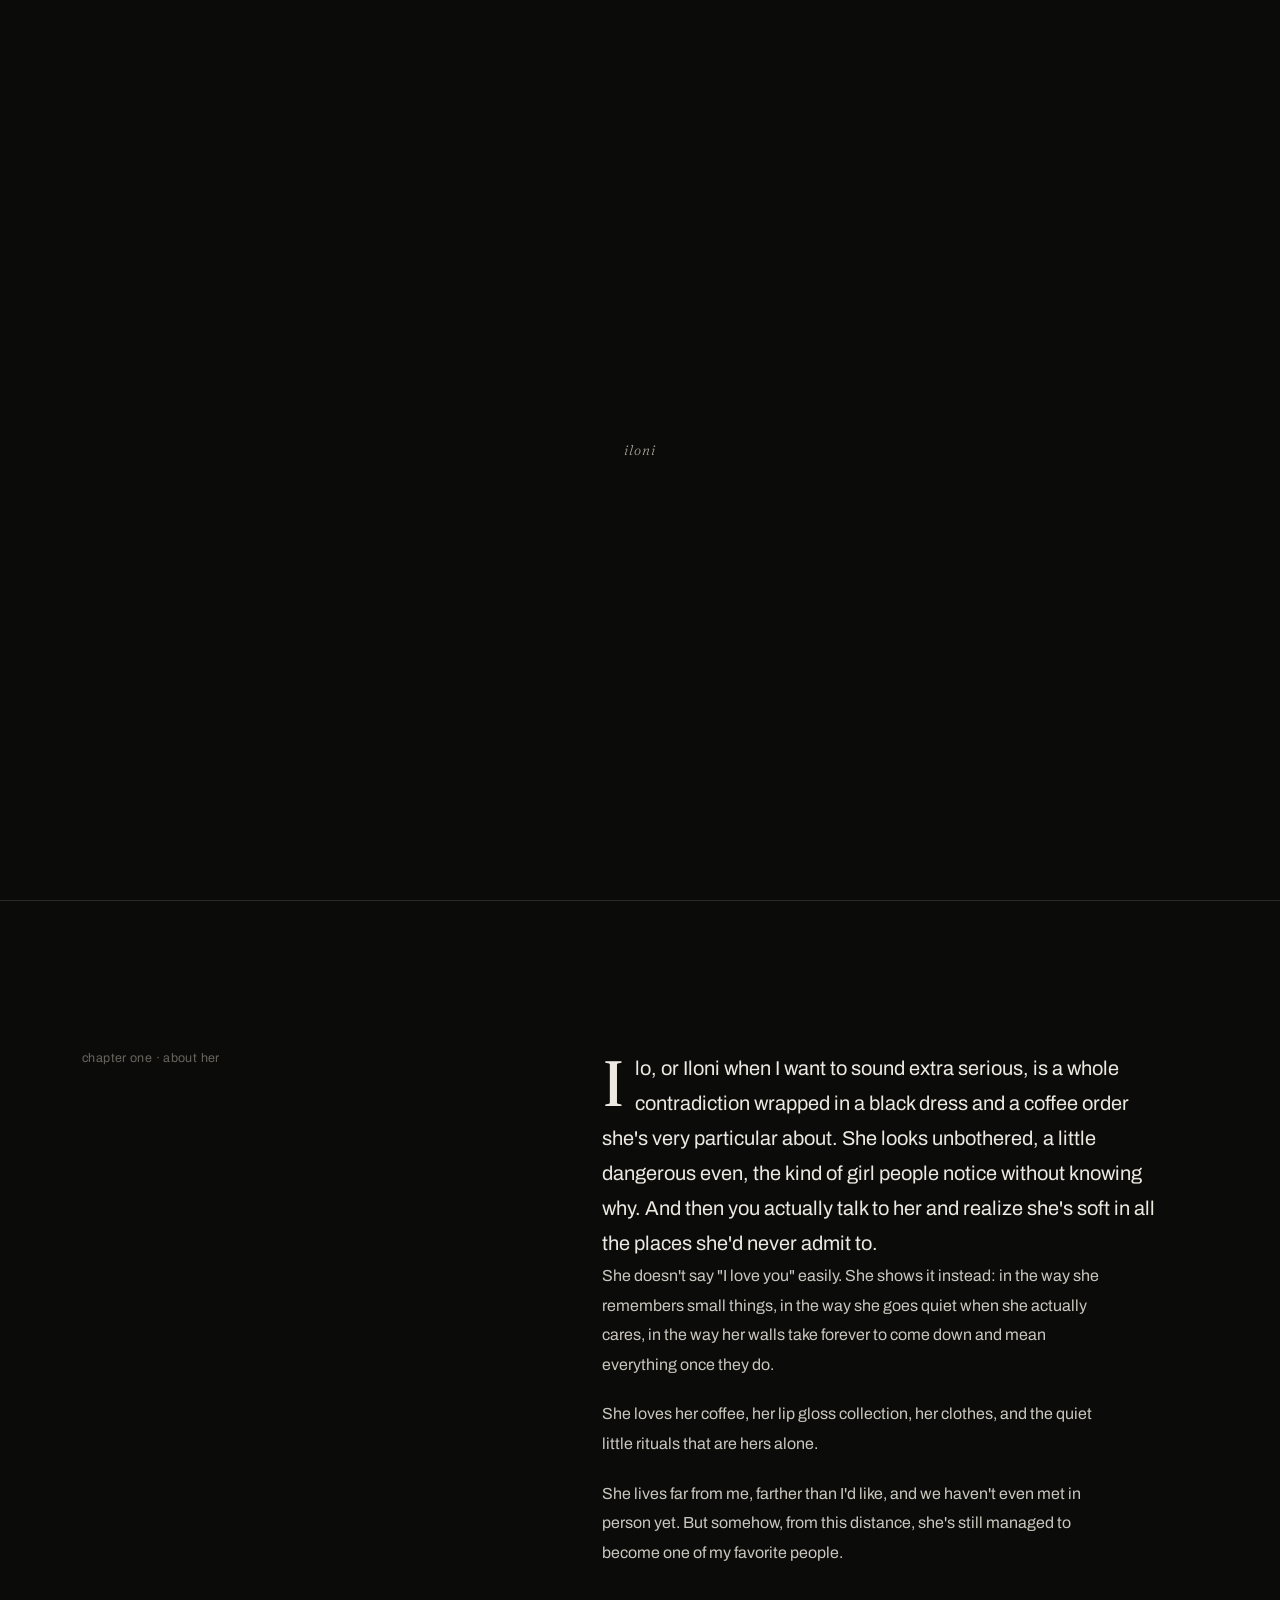
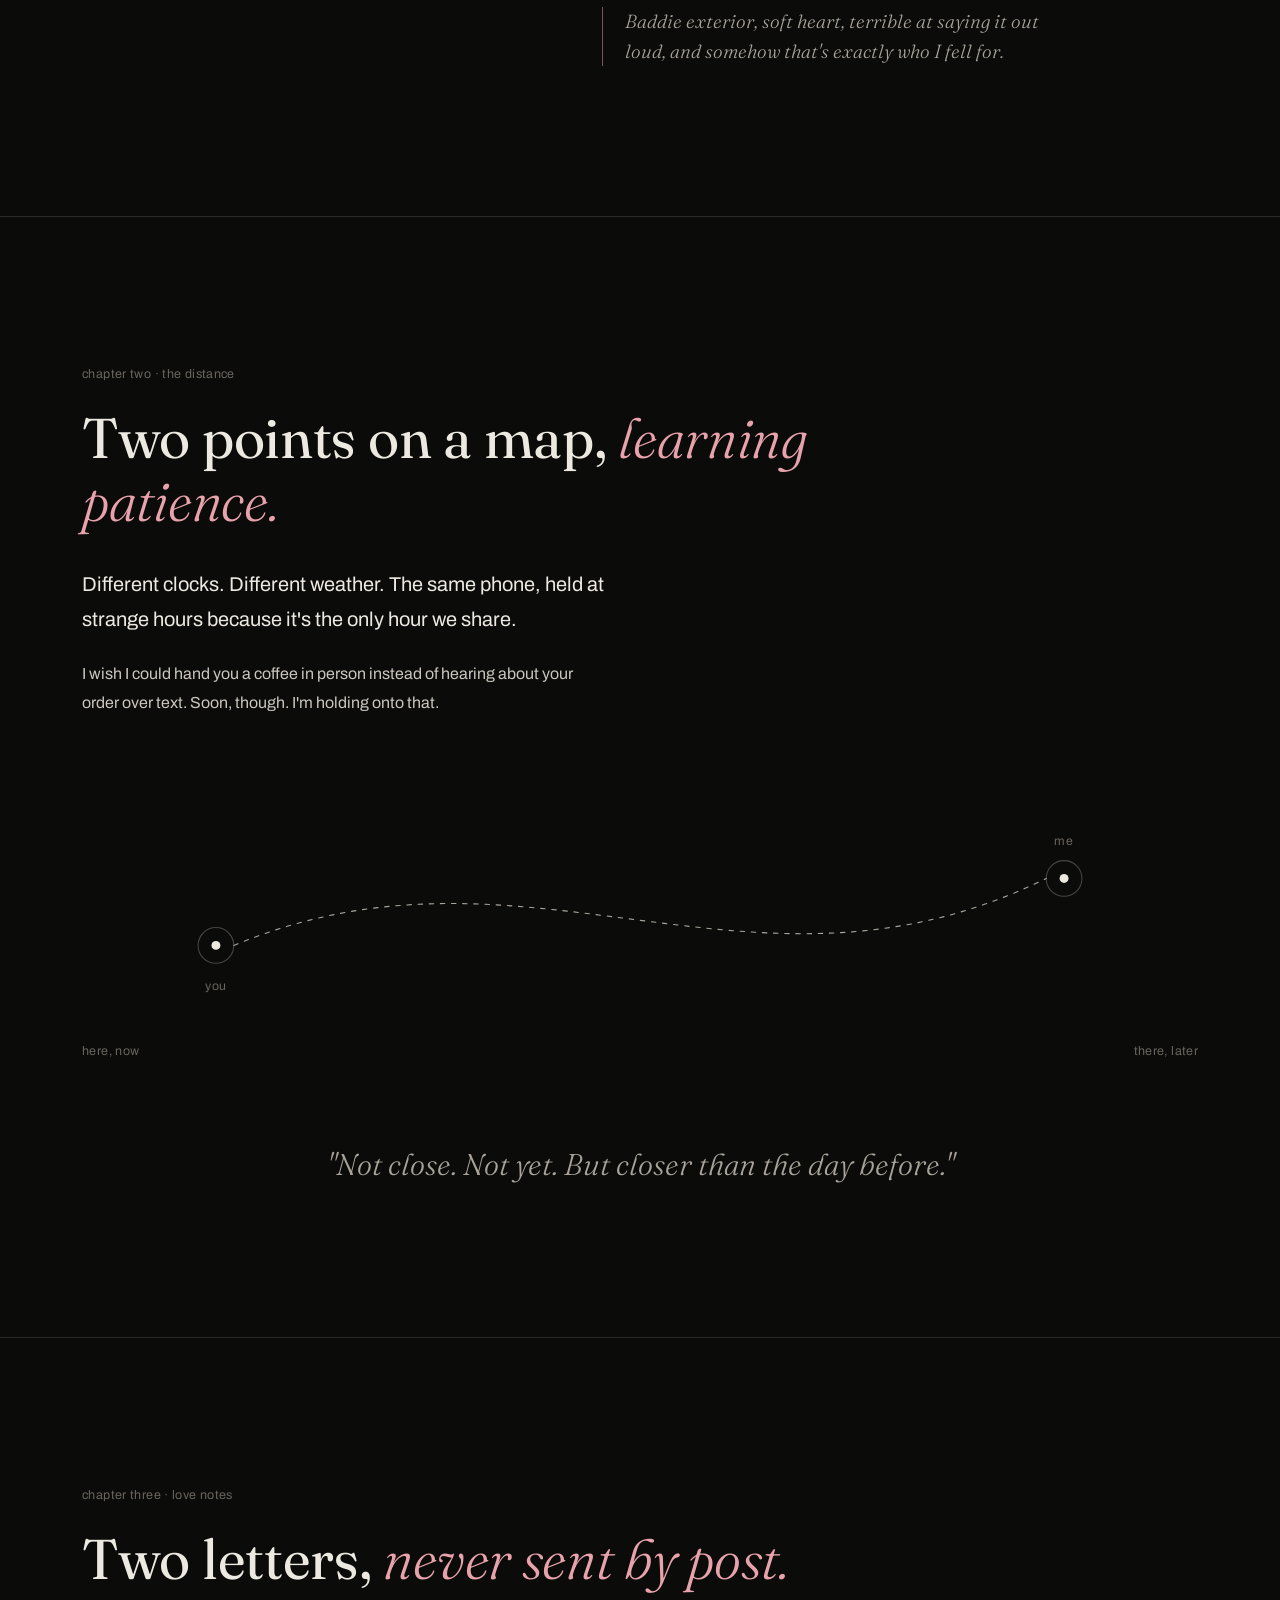
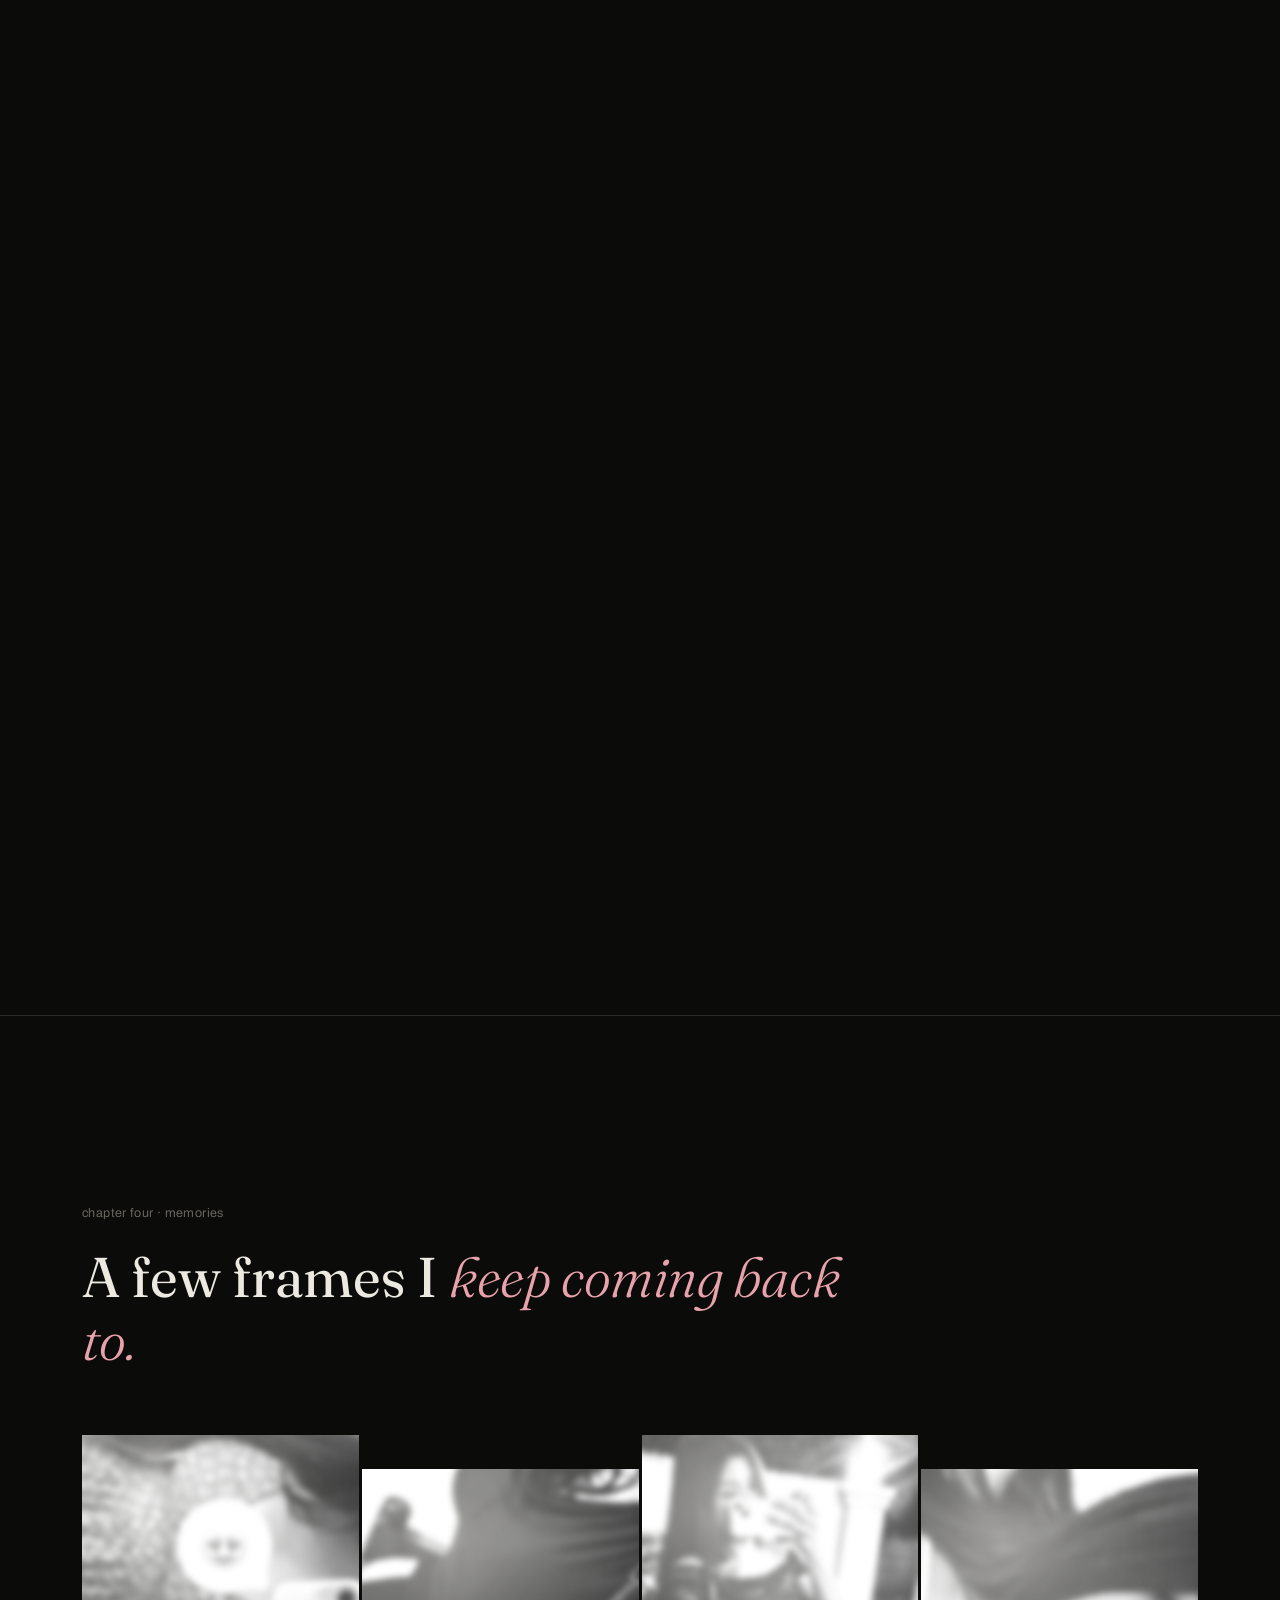
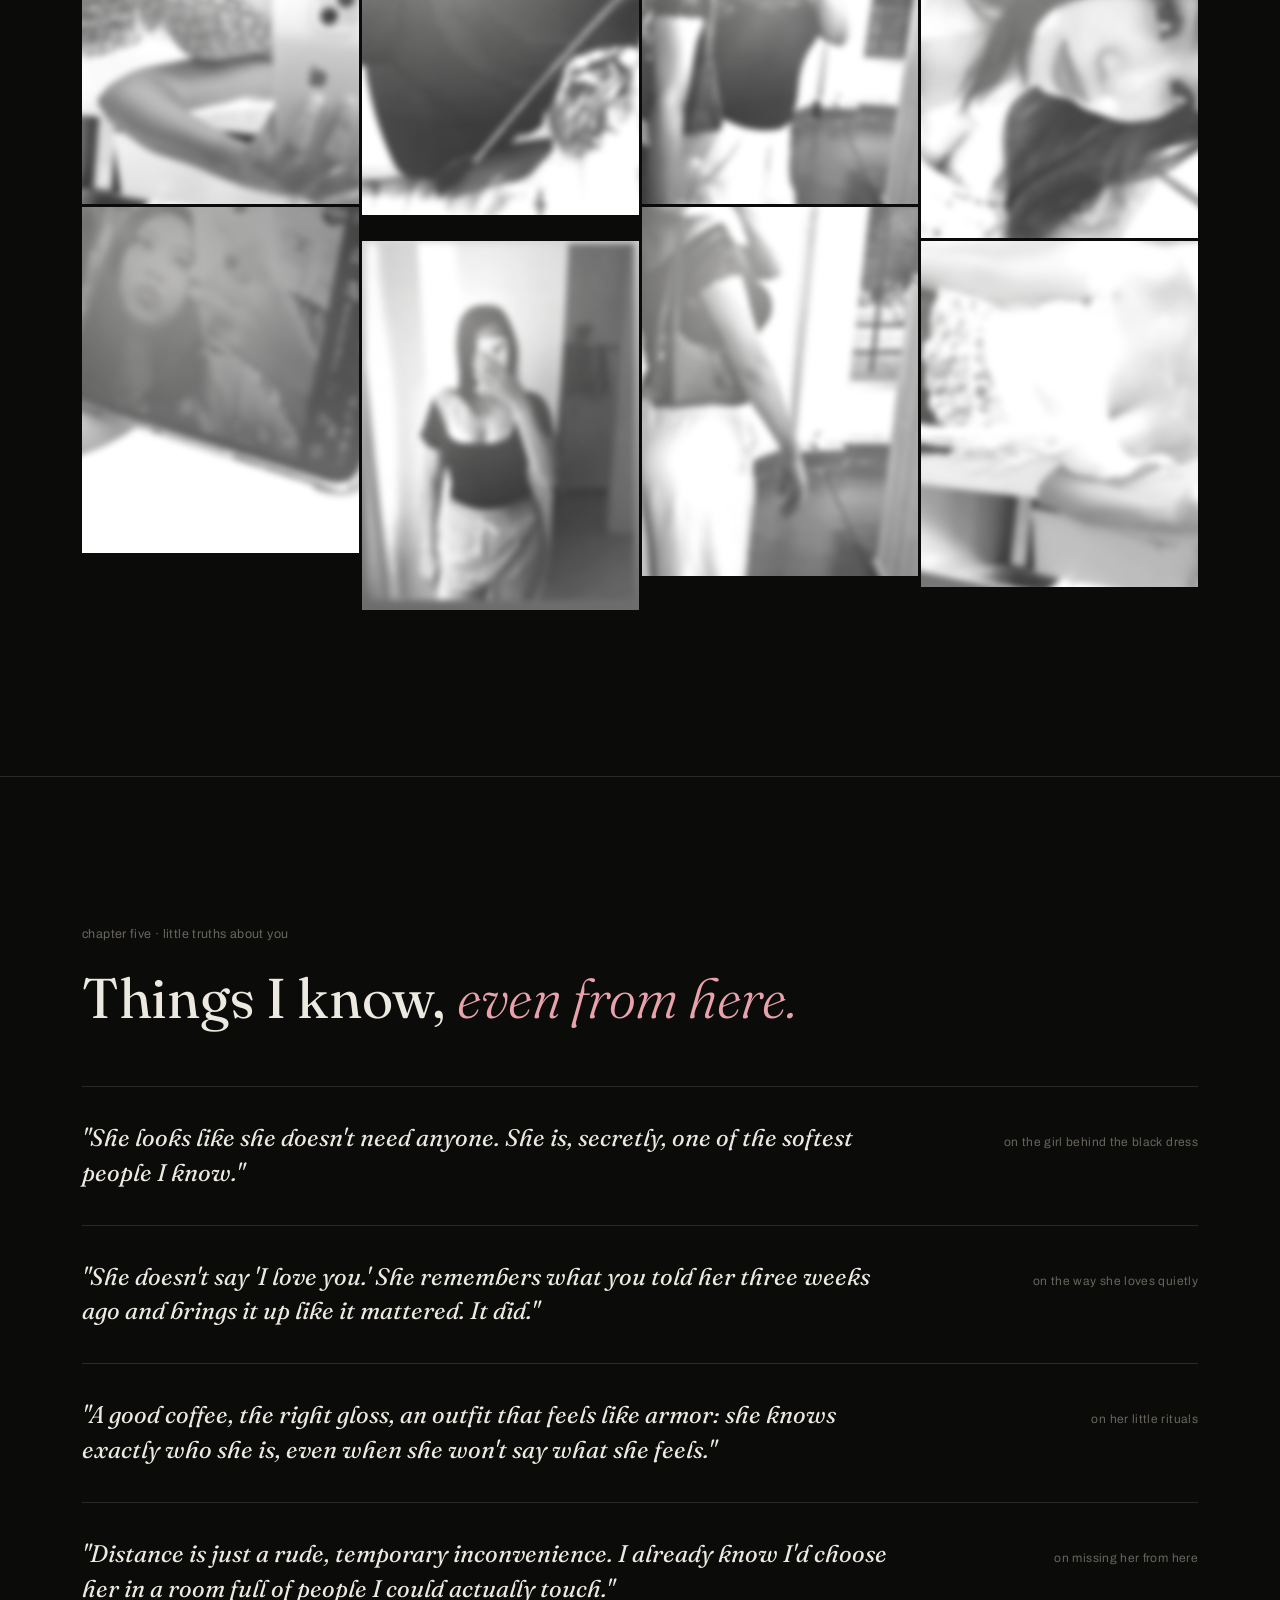
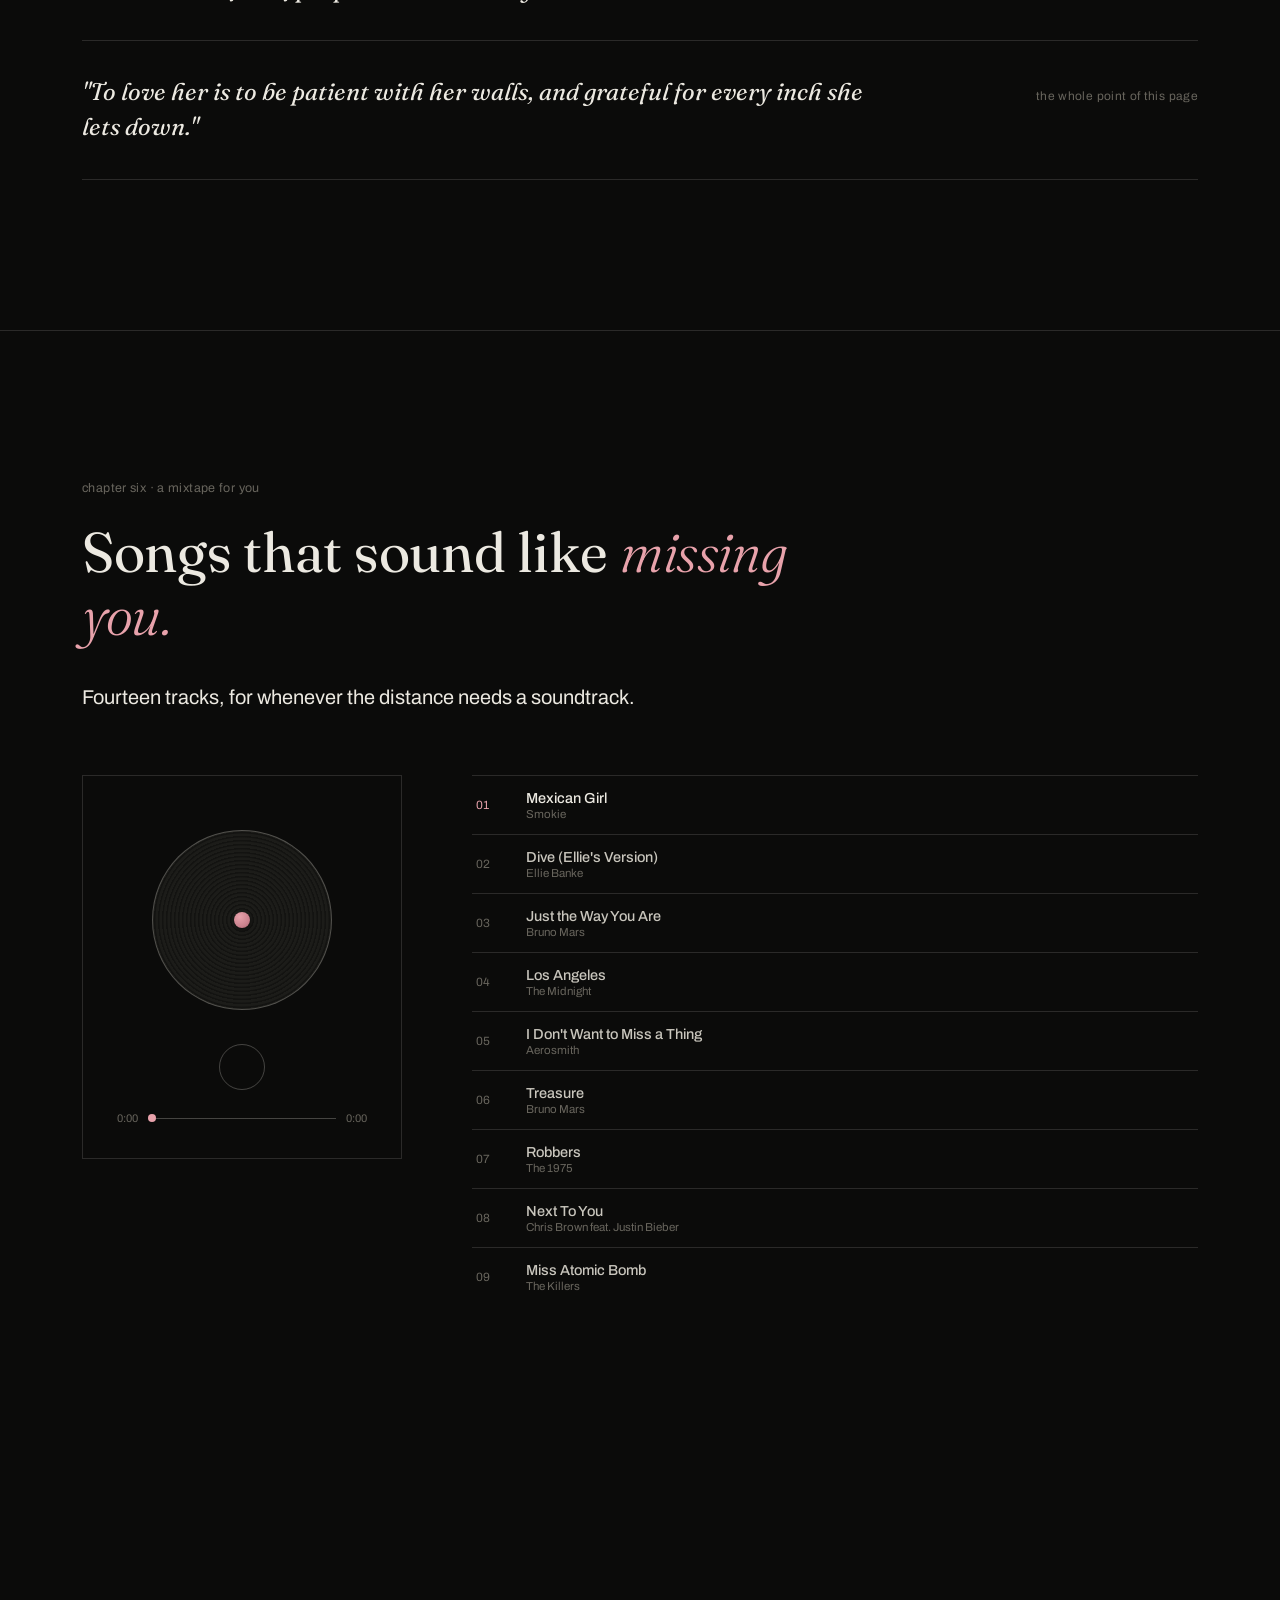
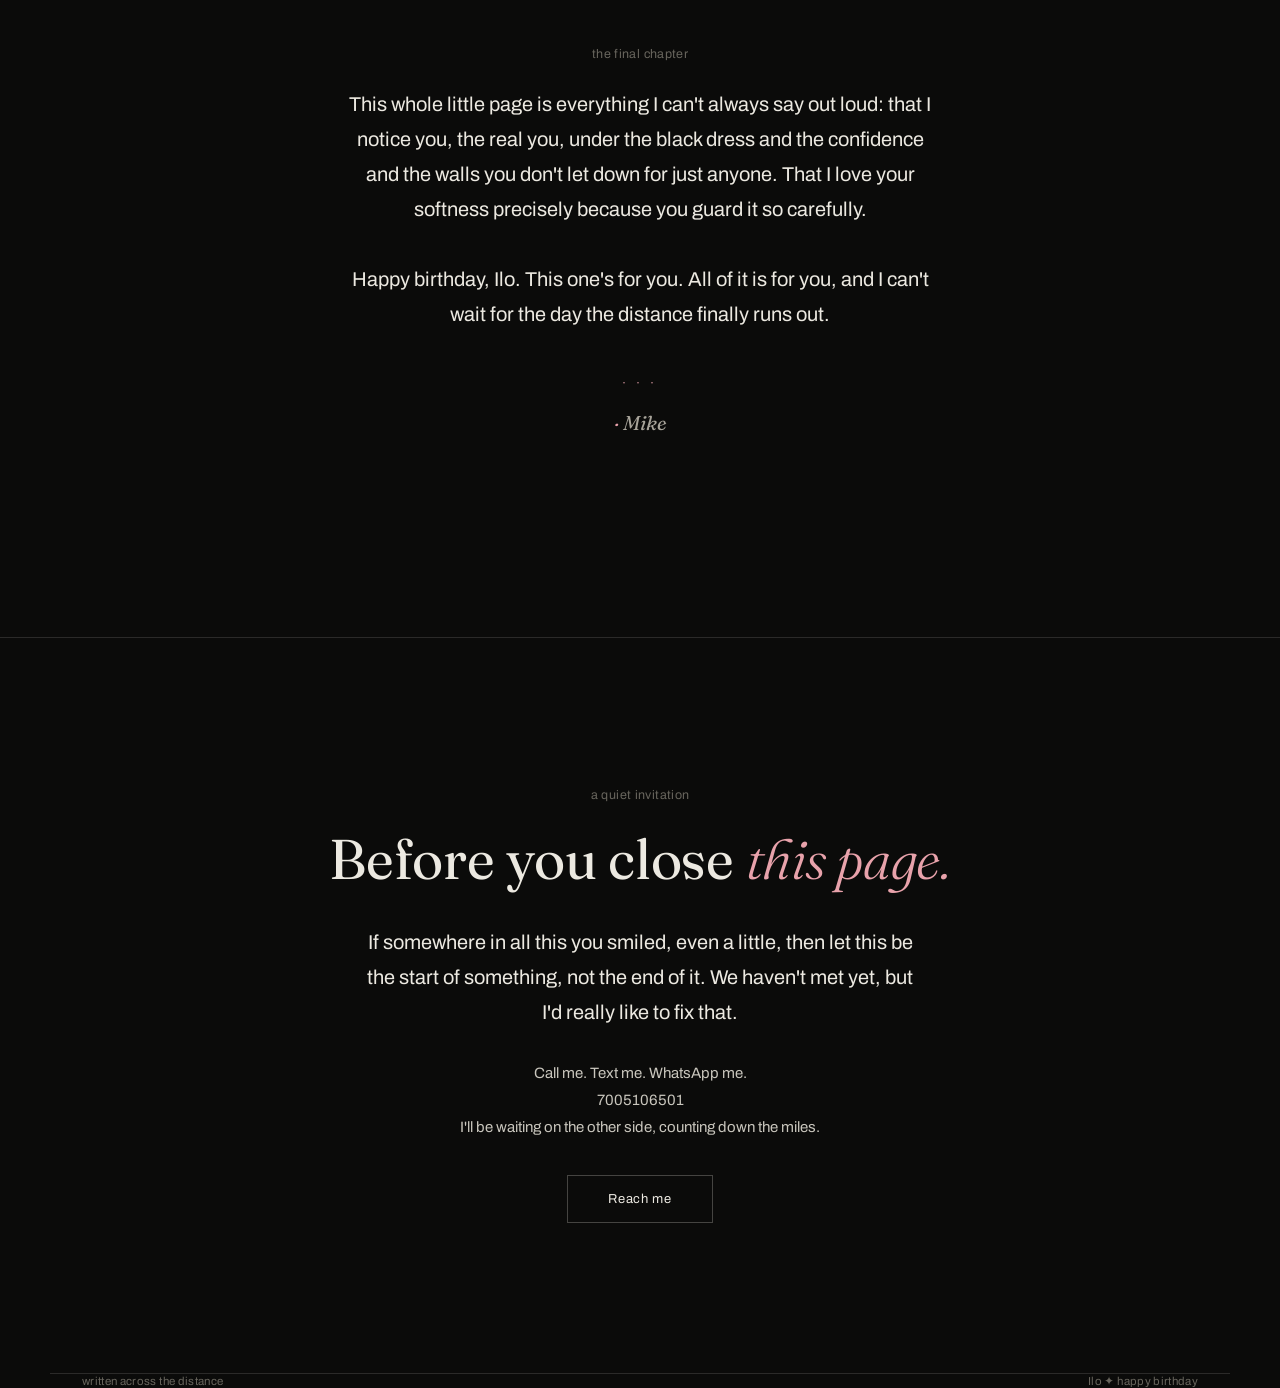
==== commit c9d7971f: "first commit2" ====
--- a/index.html
+++ b/index.html
@@ -1,1317 +1,729 @@
 <!DOCTYPE html>
 <html lang="en">
-
 <head>
-  <meta charset="UTF-8">
-  <meta name="viewport" content="width=device-width, initial-scale=1.0">
-  <title>Ilo</title>
-  <link rel="preconnect" href="https://fonts.googleapis.com">
-  <link
-    href="https://fonts.googleapis.com/css2?family=Cormorant+Garamond:ital,wght@0,300;0,400;0,600;1,300;1,400;1,600&family=IM+Fell+English:ital@0;1&family=Playfair+Display:ital,wght@0,400;0,700;1,400;1,700&family=Dancing+Script:wght@400;700&display=swap"
-    rel="stylesheet">
-  <link rel="stylesheet" href="styles.css">
-  <link rel="icon" type="image/svg+xml" href="data:image/svg+xml,
-<svg xmlns='http://www.w3.org/2000/svg' viewBox='0 0 64 64'>
-  <rect width='64' height='64' fill='%23f7e9e2'/>
-  <text x='32' y='38' font-size='20' text-anchor='middle' fill='%23c2185b' font-family='Georgia, serif'>☕ ♥ 🖤</text>
-</svg>">
+<meta charset="UTF-8">
+<meta name="viewport" content="width=device-width, initial-scale=1.0">
+<title>Ilo, Happy Birthday</title>
+<link rel="preconnect" href="https://fonts.googleapis.com">
+<link rel="preconnect" href="https://fonts.gstatic.com" crossorigin>
+<link href="https://fonts.googleapis.com/css2?family=Fraunces:ital,opsz,wght@0,9..144,300;0,9..144,400;0,9..144,500;0,9..144,600;1,9..144,300;1,9..144,400&family=Archivo:wght@400;500;600&display=swap" rel="stylesheet">
+<script src="https://code.iconify.design/3/3.1.1/iconify.min.js"></script>
+<style>
+  :root{
+    --ink:#0b0b0a;
+    --paper:#f5f3ee;
+    --bone:#ece9e1;
+    --fog:#a8a49a;
+    --ash:#68655d;
+    --mute:#c9c6bd;
+    --hair: rgba(236,233,225,0.14);
+    --hair-strong: rgba(236,233,225,0.26);
+    --blush:#e8a2ab;
+    --blush-dim: rgba(232,162,171,0.5);
+    --blush-glow: rgba(232,162,171,0.22);
+    --serif: 'Fraunces', serif;
+    --sans: 'Archivo', sans-serif;
+  }
+  *{ margin:0; padding:0; box-sizing:border-box; }
+  html{ background:var(--ink); scroll-behavior:auto; }
+  body{
+    background:var(--ink); color:var(--bone);
+    font-family:var(--sans); font-weight:400;
+    overflow-x:hidden; -webkit-font-smoothing:antialiased;
+  }
+  ::selection{ background:var(--bone); color:var(--ink); }
+  a{ color:inherit; text-decoration:none; }
+  img{ display:block; max-width:100%; }
+  .dot-accent{ color:var(--blush); }
+
+  .veil{
+    position:fixed; inset:0; background:var(--ink); z-index:999;
+    display:flex; align-items:center; justify-content:center;
+    transition:opacity 1s ease;
+  }
+  .veil span{ font-family:var(--serif); font-style:italic; font-weight:300; font-size:14px; letter-spacing:0.06em; color:var(--fog); }
+  .veil.hide{ opacity:0; pointer-events:none; }
+
+  .wrap{ max-width:1180px; margin:0 auto; padding:0 32px; }
+
+  .nav{
+    position:fixed; top:0; left:0; right:0; z-index:60;
+    display:flex; justify-content:space-between; align-items:center;
+    padding:26px 40px; font-size:12.5px; letter-spacing:0.04em; color:var(--fog);
+    mix-blend-mode:difference;
+  }
+  .nav .mark{ font-family:var(--serif); font-style:italic; font-size:15px; color:var(--bone); }
+
+  .dotnav{
+    position:fixed; right:26px; top:50%; transform:translateY(-50%); z-index:55;
+    display:flex; flex-direction:column; gap:14px;
+  }
+  .dotnav .dot{
+    width:6px; height:6px; border-radius:50%; background:var(--hair-strong);
+    cursor:pointer; transition:background .3s, transform .3s;
+  }
+  .dotnav .dot.active{ background:var(--bone); transform:scale(1.5); }
+  @media (max-width:900px){ .dotnav{ display:none; } }
+
+  /* HERO */
+  .hero{
+    min-height:100svh; display:flex; flex-direction:column; align-items:center; justify-content:center;
+    text-align:center; padding:150px 24px 110px; position:relative;
+  }
+  .hero .eyebrow{ font-size:13px; letter-spacing:0.03em; color:var(--ash); margin-bottom:28px; }
+  .hero .eyebrow .ov{ display:inline-block; overflow:hidden; }
+  .hero .eyebrow .ov span{ display:inline-block; }
+  .hero h1{
+    font-family:var(--serif); font-weight:400; font-size:clamp(48px,9vw,120px);
+    line-height:0.98; letter-spacing:-0.01em; max-width:1000px;
+  }
+  .hero h1 .line{ overflow:hidden; display:block; }
+  .hero h1 .line span{ display:inline-block; }
+  .hero h1 em{ font-style:italic; font-weight:300; color:var(--fog); }
+  .hero .sub{ margin-top:32px; font-size:16px; line-height:1.7; color:var(--mute); max-width:460px; opacity:0; }
+  .hero .sig{ margin-top:46px; font-family:var(--serif); font-style:italic; font-size:16px; color:var(--fog); opacity:0; }
+  .hero .sig small{ display:block; font-family:var(--sans); font-style:normal; font-size:11px; letter-spacing:0.08em; color:#4d4b45; margin-top:8px; }
+
+  section{ position:relative; }
+  .band{ padding:150px 0; border-top:1px solid var(--hair); }
+  .band-tight{ padding:110px 0; }
+
+  .kicker{ font-size:12.5px; letter-spacing:0.03em; color:var(--ash); margin-bottom:26px; }
+  .prose{ max-width:620px; }
+
+  h2{
+    font-family:var(--serif); font-weight:400; font-size:clamp(32px,4.6vw,56px);
+    line-height:1.12; letter-spacing:-0.005em; margin-bottom:34px; max-width:760px;
+  }
+  h2 em{ font-style:italic; color:var(--blush); font-weight:300; }
+
+  p.lede{ font-size:clamp(17px,1.6vw,20px); line-height:1.75; color:var(--bone); max-width:560px; }
+  p.lede + p.lede{ margin-top:22px; }
+  p.body{ font-size:16px; line-height:1.85; color:var(--mute); max-width:520px; }
+  p.body + p.body{ margin-top:20px; }
+
+  .split{ display:grid; grid-template-columns: 0.85fr 1.15fr; gap:80px; align-items:start; }
+
+  .dropcap p:first-child::first-letter{
+    font-family:var(--serif); font-size:64px; font-weight:400; float:left;
+    line-height:0.8; padding:6px 10px 0 0; color:var(--bone);
+  }
+
+  .pull{
+    margin-top:40px; padding-left:22px; border-left:1px solid var(--blush-dim);
+    font-family:var(--serif); font-style:italic; font-weight:300; font-size:19px;
+    color:var(--fog); max-width:440px; line-height:1.55;
+  }
+
+  /* DISTANCE */
+  .distance-wrap{ padding:60px 0 20px; }
+  .distance-svg{ width:100%; height:auto; overflow:visible; }
+  .distance-svg .pt{ fill:var(--bone); }
+  .distance-svg .pt-ring{ fill:none; stroke:var(--hair-strong); stroke-width:1; }
+  .distance-svg .path{ fill:none; stroke:var(--fog); stroke-width:1; stroke-dasharray:4 6; stroke-linecap:round; }
+  .distance-svg text{ font-family:var(--sans); font-size:11px; letter-spacing:0.05em; fill:var(--ash); }
+  .distance-labels{ display:flex; justify-content:space-between; margin-top:18px; font-size:12.5px; letter-spacing:0.03em; color:var(--ash); }
+  .measure{
+    text-align:center; margin:64px auto 0; font-family:var(--serif); font-weight:300; font-style:italic;
+    font-size:clamp(20px,2.6vw,30px); color:var(--fog); max-width:640px; line-height:1.5;
+  }
+
+  /* LOVE NOTES */
+  .letters{ margin-top:56px; display:flex; flex-direction:column; gap:2px; }
+  .letter-card{
+    padding:46px 0; border-top:1px solid var(--hair);
+    clip-path: inset(0 0 100% 0); will-change: clip-path;
+  }
+  .letter-card:last-child{ border-bottom:1px solid var(--hair); }
+  .letter-date{ display:block; font-size:11.5px; letter-spacing:0.05em; color:var(--ash); margin-bottom:22px; }
+  .letter-sal{ font-family:var(--serif); font-style:italic; font-size:22px; color:var(--bone); margin-bottom:18px; }
+  .letter-body{ font-size:16px; line-height:1.85; color:var(--mute); max-width:600px; }
+  .letter-sig{ margin-top:24px; font-family:var(--serif); font-style:italic; font-size:14px; color:var(--fog); }
+
+  /* MEMORIES — the peak: photographs developing under the scroll */
+  .memories-band{ padding:190px 0 200px; }
+  .memgrid{
+    margin-top:64px; display:grid; grid-template-columns: repeat(4, 1fr); gap:3px;
+  }
+  .memcard{
+    position:relative; aspect-ratio: 3/4; overflow:hidden; cursor:zoom-in;
+    background:#161614;
+    --dev: 0; /* 0 = undeveloped, 1 = fully developed — driven by scroll */
+  }
+  .memcard:nth-child(3n+2){ aspect-ratio: 4/5; }
+  .memcard:nth-child(2n){ transform: translateY(34px); }
+  @media (max-width:900px){ .memcard:nth-child(2n){ transform:none; } }
+  .memcard img{
+    width:100%; height:100%; object-fit:cover;
+    filter: grayscale(calc(1 - var(--dev) * 0.72)) contrast(calc(0.72 + var(--dev) * 0.33))
+            brightness(calc(1.55 - var(--dev) * 0.55)) blur(calc((1 - var(--dev)) * 3px));
+    transform: scale(calc(1.06 - var(--dev) * 0.015));
+    transition: transform 1.1s cubic-bezier(.16,1,.3,1);
+  }
+  .memcard:hover img{ transform:scale(calc(1.045 - var(--dev) * 0.015)); }
+  .memcard::after{
+    content:''; position:absolute; inset:0; pointer-events:none;
+    background: radial-gradient(120% 90% at 30% 20%, rgba(245,243,238,0.5), transparent 60%);
+    opacity: calc((1 - var(--dev)) * 0.9);
+    mix-blend-mode: screen;
+  }
+  .memcap{
+    position:absolute; left:0; right:0; bottom:0; padding:16px 16px 14px;
+    background:linear-gradient(to top, rgba(0,0,0,0.75), transparent);
+    font-size:12px; line-height:1.4; color:var(--bone);
+    opacity:0; transform:translateY(6px); transition:opacity .35s, transform .35s;
+  }
+  .memcard:hover .memcap, .memcard.developed .memcap{ opacity:1; transform:translateY(0); }
+  @media (max-width:900px){ .memgrid{ grid-template-columns: repeat(2,1fr); } }
+
+  .lightbox{
+    position:fixed; inset:0; background:rgba(6,6,5,0.94); z-index:200;
+    display:flex; align-items:center; justify-content:center; padding:5vh 5vw;
+    opacity:0; pointer-events:none; transition:opacity .35s;
+  }
+  .lightbox.show{ opacity:1; pointer-events:auto; }
+  .lightbox img{ max-width:100%; max-height:90vh; object-fit:contain; }
+  .lightbox .lb-close{
+    position:absolute; top:28px; right:32px; background:none; border:none; color:var(--bone);
+    font-size:26px; cursor:pointer; line-height:1;
+  }
+
+  /* QUOTES */
+  .quotelist{ margin-top:56px; display:flex; flex-direction:column; }
+  .qrow{ padding:34px 0; border-top:1px solid var(--hair); display:grid; grid-template-columns:1fr 260px; gap:40px; align-items:baseline; }
+  .qrow:last-child{ border-bottom:1px solid var(--hair); }
+  .qtext{ font-family:var(--serif); font-weight:400; font-style:italic; font-size:clamp(19px,2vw,24px); line-height:1.45; color:var(--bone); }
+  .qauthor{ font-size:12px; letter-spacing:0.03em; color:var(--ash); text-align:right; }
+  @media (max-width:780px){ .qrow{ grid-template-columns:1fr; gap:12px; } .qauthor{ text-align:left; } }
+
+  /* MIXTAPE */
+  .mix-wrap{ margin-top:60px; display:grid; grid-template-columns: 320px 1fr; gap:70px; align-items:start; }
+  @media (max-width:900px){ .mix-wrap{ grid-template-columns:1fr; gap:50px; } }
+
+  .player{ border:1px solid var(--hair); padding:34px; }
+  .vinyl-stage{ display:flex; align-items:center; justify-content:center; padding:20px 0 34px; }
+  .vinyl{
+    width:180px; height:180px; border-radius:50%;
+    background: repeating-radial-gradient(circle at center, #1c1c19 0px, #1c1c19 2px, #131311 3px, #131311 4px);
+    border:1px solid var(--hair-strong);
+    display:flex; align-items:center; justify-content:center;
+    animation: spin 6s linear infinite; animation-play-state:paused;
+    transition: border-color .5s ease;
+  }
+  .vinyl.playing{ border-color: var(--blush-dim); animation-play-state:running; }
+  .vinyl-center{
+    width:16px; height:16px; border-radius:50%;
+    background: radial-gradient(circle at 35% 30%, var(--blush) 0%, #c9808c 65%, #9a5964 100%);
+    box-shadow: 1px 2px 4px rgba(0,0,0,0.55);
+    transition: transform .4s ease;
+  }
+  .vinyl.playing .vinyl-center{ transform:scale(1.08); }
+  @keyframes spin{ from{transform:rotate(0)} to{transform:rotate(360deg)} }
+
+  .player-controls{ display:flex; align-items:center; justify-content:center; gap:22px; margin-bottom:22px; }
+  .ctrl-btn{ background:none; border:none; color:var(--fog); cursor:pointer; font-size:20px; display:flex; transition:color .25s; }
+  .ctrl-btn:hover{ color:var(--blush); }
+  .main-btn{
+    width:46px; height:46px; border-radius:50%; border:1px solid var(--hair-strong);
+    background:none; color:var(--bone); cursor:pointer; display:flex; align-items:center; justify-content:center; font-size:18px;
+    transition: border-color .25s, color .25s;
+  }
+  .main-btn:hover{ border-color:var(--blush); color:var(--blush); }
+  .main-btn .pause-ic{ display:none; }
+  .main-btn.is-playing .play-ic{ display:none; }
+  .main-btn.is-playing .pause-ic{ display:flex; }
+
+  .timeline-wrap{ display:flex; align-items:center; gap:10px; font-size:11px; color:var(--ash); }
+  #timeline{
+    flex:1; -webkit-appearance:none; height:1px; outline:none; --fill:0%;
+    background: linear-gradient(to right, var(--blush) var(--fill), var(--hair-strong) var(--fill));
+  }
+  #timeline::-webkit-slider-thumb{ -webkit-appearance:none; width:8px; height:8px; border-radius:50%; background:var(--blush); cursor:pointer; }
+  #timeline::-moz-range-thumb{ width:8px; height:8px; border-radius:50%; background:var(--blush); border:none; cursor:pointer; }
+
+  .tracklist{ display:flex; flex-direction:column; max-height:520px; overflow-y:auto; }
+  .track{
+    display:grid; grid-template-columns:34px 1fr; gap:16px; padding:14px 4px;
+    border-top:1px solid var(--hair); cursor:pointer; align-items:center;
+  }
+  .tracklist .track:last-child{ border-bottom:1px solid var(--hair); }
+  .track span{ font-size:12px; color:var(--ash); }
+  .track strong{ display:block; font-weight:500; font-size:14.5px; color:var(--mute); }
+  .track small{ display:block; font-size:11.5px; color:var(--ash); margin-top:2px; }
+  .track.active-track{ border-left:2px solid var(--blush); padding-left:14px; margin-left:-12px; }
+  .track.active-track strong{ color:var(--bone); }
+  .track.active-track span{ color:var(--blush); }
+  .track:hover strong{ color:var(--bone); }
+  .tracklist::-webkit-scrollbar{ width:3px; }
+  .tracklist::-webkit-scrollbar-thumb{ background:var(--hair-strong); }
+
+  /* ENDING */
+  .closing{
+    min-height:88svh; display:flex; flex-direction:column; align-items:center; justify-content:center;
+    text-align:center; padding:120px 24px;
+  }
+  .closing .kicker{ text-align:center; }
+  .closing p.lede{ margin:0 auto; text-align:center; max-width:600px; }
+  .closing .mark3{ margin-top:44px; letter-spacing:0.3em; color:var(--ash); font-size:12px; }
+  .closing .sig{ margin-top:20px; font-family:var(--serif); font-style:italic; font-size:20px; color:var(--fog); }
+
+  /* INVITE */
+  .invite{ text-align:center; }
+  .invite h2{ margin-left:auto; margin-right:auto; max-width:760px; }
+  .invite p.lede{ margin:0 auto 14px; text-align:center; }
+  .invite .contact{ margin-top:30px; font-size:15px; color:var(--mute); line-height:1.8; }
+  .invite .btn{
+    display:inline-block; margin-top:34px; padding:16px 40px; border:1px solid var(--hair-strong);
+    font-size:13px; letter-spacing:0.05em; color:var(--bone); transition:border-color .3s, background .3s;
+  }
+  .invite .btn:hover{ border-color:var(--bone); background:rgba(236,233,225,0.05); }
+
+  footer{
+    border-top:1px solid var(--hair); padding:40px 0 50px;
+    display:flex; justify-content:space-between; align-items:center;
+    font-size:11.5px; letter-spacing:0.03em; color:var(--ash);
+  }
+
+  @media (max-width:780px){
+    .wrap{ padding:0 22px; } .nav{ padding:22px 22px; }
+    .split{ grid-template-columns:1fr; gap:40px; }
+    .band{ padding:100px 0; }
+    .mix-wrap{ margin-top:44px; }
+  }
+
+  @media (prefers-reduced-motion: reduce){
+    *{ animation-duration:0.001ms !important; transition-duration:0.001ms !important; }
+  }
+</style>
 </head>
-
 <body>
 
-  <!-- Particles -->
-  <div id="particles"></div>
-
-  <!-- ── ENVELOPE OVERLAY ── -->
-  <div id="envelopeOverlay" class="envelope-overlay">
-
-    <div class="envelope-wrapper">
-
-      <!-- Envelope -->
-      <div class="envelope" id="envelope">
-
-        <div class="envelope-flap"></div>
-
-        <div class="letter">
-          <h2>Happy Birthday, Ilo 🖤</h2>
-          <p>
-            Another day of you existing somewhere far away, and me being grateful for it anyway.<br>
-            I made you this instead of a gift I could hand you, since the distance won't let me do that yet.<br>
-            You're a whole vibe — soft eyes, sharp edges, a black dress and a coffee order that somehow says
-            everything about you.<br>
-            I know you don't say "I love you" easily, and that's okay — I notice you loud even when you're being
-            quiet about it.<br>
-            One day there'll be no miles between us, just you, me, and a coffee that's finally shared instead of
-            described over text.<br>
-            Until then — happy birthday, Ilo. 🤍
-          </p>
-
-          <button id="closeLetter">Close ✧</button>
-        </div>
-
+<div class="veil"><span>iloni</span></div>
+
+<nav class="nav">
+  <span class="mark">Ilo</span>
+  <span>from a distance</span>
+</nav>
+
+<nav class="dotnav" aria-label="Section navigation">
+  <div class="dot active" data-target="cover"></div>
+  <div class="dot" data-target="about"></div>
+  <div class="dot" data-target="distance"></div>
+  <div class="dot" data-target="lovenotes"></div>
+  <div class="dot" data-target="memories"></div>
+  <div class="dot" data-target="quotes"></div>
+  <div class="dot" data-target="mixtape"></div>
+  <div class="dot" data-target="ending"></div>
+  <div class="dot" data-target="invite"></div>
+</nav>
+
+<!-- HERO -->
+<section id="cover" class="hero">
+  <div class="eyebrow"><span class="ov"><span>for iloni, from miles away</span></span></div>
+  <h1>
+    <span class="line"><span>Happy birthday,</span></span>
+    <span class="line"><span><em>Ilo.</em></span></span>
+  </h1>
+  <p class="sub">Another day of you existing somewhere far away, and me being grateful for it anyway.</p>
+  <div class="sig"><span class="dot-accent">·</span> the Mike who's counting down to meeting you<small>2026</small></div>
+</section>
+
+<!-- CHAPTER I — ABOUT HER -->
+<section id="about" class="band" data-reveal>
+  <div class="wrap">
+    <div class="split">
+      <div><div class="kicker">chapter one · about her</div></div>
+      <div class="prose dropcap">
+        <p class="lede">Ilo, or Iloni when I want to sound extra serious, is a whole contradiction wrapped in a black dress and a coffee order she's very particular about. She looks unbothered, a little dangerous even, the kind of girl people notice without knowing why. And then you actually talk to her and realize she's soft in all the places she'd never admit to.</p>
+        <p class="body">She doesn't say "I love you" easily. She shows it instead: in the way she remembers small things, in the way she goes quiet when she actually cares, in the way her walls take forever to come down and mean everything once they do.</p>
+        <p class="body">She loves her coffee, her lip gloss collection, her clothes, and the quiet little rituals that are hers alone.</p>
+        <p class="body">She lives far from me, farther than I'd like, and we haven't even met in person yet. But somehow, from this distance, she's still managed to become one of my favorite people.</p>
+        <p class="pull">Baddie exterior, soft heart, terrible at saying it out loud, and somehow that's exactly who I fell for.</p>
       </div>
-
-      <button id="openLetter">Open Letter</button>
-
     </div>
   </div>
-
-  <!-- Music Button -->
-  <button id="musicBtn" title="Toggle ambient music" aria-label="Toggle music">♪</button>
-
-  <!-- Nav dots -->
-  <nav id="nav-dots" aria-label="Section navigation">
-    <div class="nav-dot active" data-target="cover" title="Cover"></div>
-    <div class="nav-dot" data-target="about" title="About Her"></div>
-    <div class="nav-dot" data-target="lovenotes" title="Love Notes"></div>
-    <div class="nav-dot" data-target="memories" title="Memories"></div>
-    <div class="nav-dot" data-target="quotes" title="Little Truths"></div>
-    <div class="nav-dot" data-target="mixtape" title="Mixtape"></div>
-    <div class="nav-dot" data-target="ending" title="Ending Chapter"></div>
-    <div class="nav-dot" data-target="invite" title="Invitation"></div>
-
-  </nav>
-
-  <!-- ══ COVER ══ -->
-  <section id="cover" class="page">
-    <div class="candle-glow left"></div>
-    <div class="candle-glow right"></div>
-
-    <div class="cover-ornament">☕ ♥ 🖤</div>
-    <div style="height:1.5rem"></div>
-    <h1 class="cover-title">Ilo</h1>
-    <p class="cover-subtitle">Happy Birthday, From Miles Away</p>
-    <p class="cover-author">— the Mike who's counting down to meeting you —</p>
-    <p class="cover-year">∼ 2026 ∼</p>
-
-    <div class="scroll-hint">
-      <span>❧</span>
-      Turn the page
-      <span>↓</span>
+</section>
+
+<!-- CHAPTER II — THE DISTANCE -->
+<section id="distance" class="band" data-reveal>
+  <div class="wrap">
+    <div class="kicker">chapter two · the distance</div>
+    <h2>Two points on a map, <em>learning patience.</em></h2>
+    <p class="lede">Different clocks. Different weather. The same phone, held at strange hours because it's the only hour we share.</p>
+    <p class="body" style="margin-top:22px;">I wish I could hand you a coffee in person instead of hearing about your order over text. Soon, though. I'm holding onto that.</p>
+
+    <div class="distance-wrap">
+      <svg class="distance-svg" viewBox="0 0 1000 220" preserveAspectRatio="xMidYMid meet" id="distanceSvg">
+        <circle class="pt-ring" cx="120" cy="150" r="16"></circle>
+        <circle class="pt" cx="120" cy="150" r="4"></circle>
+        <text x="120" y="190" text-anchor="middle">you</text>
+        <circle class="pt-ring" cx="880" cy="90" r="16"></circle>
+        <circle class="pt" cx="880" cy="90" r="4"></circle>
+        <text x="880" y="60" text-anchor="middle">me</text>
+        <path class="path" id="distancePath" d="M136,150 C 400,40 600,220 864,90"></path>
+      </svg>
+      <div class="distance-labels"><span>here, now</span><span>there, later</span></div>
     </div>
-  </section>
-
-  <!-- ══ ABOUT HER ══ -->
-  <div class="page-divider"></div>
-  <section id="about" class="page parchment-page ruled-bg">
-    <div class="chapter-header reveal">
-      <p class="chapter-number">Chapter I</p>
-      <h2 class="chapter-title">About Her</h2>
-      <div class="chapter-rule"><span class="chapter-rule-diamond">◆</span></div>
-      <p class="chapter-ornament">❧</p>
-    </div>
-
-    <div class="about-content">
-      <div class="about-text drop-cap reveal">
-        <p>Ilo — or Iloni, when I want to sound extra serious — is a whole contradiction wrapped in a black dress
-          and a coffee order she's very particular about. She looks unbothered, a little dangerous even, the kind
-          of girl people notice without knowing why. And then you actually talk to her and realize she's soft in
-          all the places she'd never admit to.</p>
-
-        <p>She doesn't say "I love you" easily. She shows it instead — in the way she remembers small things, in
-          the way she goes quiet when she actually cares, in the way her walls take forever to come down and mean
-          everything once they do. I've learned to read her in the spaces between her words.</p>
-
-        <p>She loves her coffee, her lip gloss collection, her clothes, and the quiet little rituals that are hers
-          alone — a slow exhale by the window, a good playlist, a black dress that she somehow makes look like
-          armor and softness at once.</p>
-
-        <p>She lives far from me, farther than I'd like, and we haven't even met in person yet. But somehow, from
-          this distance, she's still managed to become one of my favorite people. I'm just waiting for the day the
-          miles finally close.</p>
+
+    <p class="measure">"Not close. Not yet. But closer than the day before."</p>
+  </div>
+</section>
+
+<!-- CHAPTER III — LOVE NOTES -->
+<section id="lovenotes" class="band" data-reveal>
+  <div class="wrap">
+    <div class="kicker">chapter three · love notes</div>
+    <h2>Two letters, <em>never sent by post.</em></h2>
+
+    <div class="letters">
+      <div class="letter-card">
+        <span class="letter-date">no particular day, just a feeling</span>
+        <div class="letter-sal">Dearest Ilo,</div>
+        <p class="letter-body">You're the kind of girl who walks in looking unbothered, in that black dress that somehow reads as both "don't try me" and "come closer" at the same time, and it works on me every single time, even through a screen, even from this far away.<br><br>I know saying how you feel doesn't come easy for you. It doesn't have to. I've learned to notice you in the quiet ways: the longer replies, the little things you remember, the version of you that only shows up when you actually trust someone.</p>
+        <div class="letter-sig"><span class="dot-accent">·</span> Mike, who notices you</div>
       </div>
-
-      <div class="side-note reveal">
-        "Baddie exterior, soft heart, terrible at saying it out loud — and somehow that's exactly who I fell for."
+      <div class="letter-card">
+        <span class="letter-date">a rainy friday, thinking of you</span>
+        <div class="letter-sal">To the girl with the soft heart,</div>
+        <p class="letter-body">Everyone sees the confidence: the fits, the gloss, the "I don't need anyone" energy. I see that too. But I also see the version of you that gets shy when someone's actually kind to you, and honestly, that's the version I fell for.<br><br>I wish I could hand you a coffee in person instead of just hearing about your order over text. Soon, though. I'm holding onto that.</p>
+        <div class="letter-sig"><span class="dot-accent">·</span> Mike, who notices you</div>
       </div>
     </div>
-  </section>
-
-  <!-- ══ LOVE NOTES ══ -->
-  <div class="page-divider up"></div>
-  <div class="page-divider"></div>
-  <section id="lovenotes" class="page parchment-page">
-    <div class="chapter-header reveal">
-      <p class="chapter-number">Chapter II</p>
-      <h2 class="chapter-title">Love Notes</h2>
-      <div class="chapter-rule"><span class="chapter-rule-diamond">◆</span></div>
-      <p class="chapter-ornament">❧</p>
+  </div>
+</section>
+
+<!-- CHAPTER IV — MEMORIES -->
+<section id="memories" class="band memories-band" data-reveal>
+  <div class="wrap">
+    <div class="kicker">chapter four · memories</div>
+    <h2>A few frames I <em>keep coming back to.</em></h2>
+
+    <div class="memgrid">
+      <div class="memcard"><img src="img1.jpg" alt="Memory" loading="lazy"><div class="memcap">The first photo you ever sent me</div></div>
+      <div class="memcard"><img src="img4.jpg" alt="Memory" loading="lazy"><div class="memcap">That black dress lives rent-free in my head</div></div>
+      <div class="memcard"><img src="img3.jpg" alt="Memory" loading="lazy"><div class="memcap">Unbothered, effortless, completely you</div></div>
+      <div class="memcard"><img src="img2.jpg" alt="Memory" loading="lazy"><div class="memcap">The rare soft smile you don't show everyone</div></div>
+      <div class="memcard"><img src="img5.jpg" alt="Memory" loading="lazy"><div class="memcap">You, mid-laugh, gloss probably reapplied twice</div></div>
+      <div class="memcard"><img src="img6.PNG" alt="Memory" loading="lazy"><div class="memcap">This one made me miss you from miles away</div></div>
+      <div class="memcard"><img src="img7.jpg" alt="Memory" loading="lazy"><div class="memcap">You have no idea how often I look at this one</div></div>
+      <div class="memcard"><img src="img8.jpg" alt="Memory" loading="lazy"><div class="memcap">Reason number a thousand I can't wait to meet you</div></div>
     </div>
-
-    <div class="notes-container">
-
-      <div class="letter-card reveal">
-        <span class="letter-date">No particular day, just a feeling</span>
-        <div class="letter-salutation">Dearest Ilo,</div>
-        <p class="letter-body">
-          You're the kind of girl who walks in looking unbothered, in that black dress that somehow reads as both
-          "don't try me" and "come closer" at the same time — and it works on me every single time, even through a
-          screen, even from this far away.
-          <br><br>
-          I know saying how you feel doesn't come easy for you. It doesn't have to. I've learned to notice you in
-          the quiet ways — the longer replies, the little things you remember, the version of you that only shows up
-          when you actually trust someone.
-        </p>
-        <div class="letter-signature">— the Mike who knows you and admires you ♡</div>
-        <div class="wax-seal">♡</div>
+  </div>
+</section>
+
+<!-- CHAPTER V — LITTLE TRUTHS -->
+<section id="quotes" class="band" data-reveal>
+  <div class="wrap">
+    <div class="kicker">chapter five · little truths about you</div>
+    <h2>Things I know, <em>even from here.</em></h2>
+
+    <div class="quotelist">
+      <div class="qrow"><p class="qtext">"She looks like she doesn't need anyone. She is, secretly, one of the softest people I know."</p><p class="qauthor">on the girl behind the black dress</p></div>
+      <div class="qrow"><p class="qtext">"She doesn't say 'I love you.' She remembers what you told her three weeks ago and brings it up like it mattered. It did."</p><p class="qauthor">on the way she loves quietly</p></div>
+      <div class="qrow"><p class="qtext">"A good coffee, the right gloss, an outfit that feels like armor: she knows exactly who she is, even when she won't say what she feels."</p><p class="qauthor">on her little rituals</p></div>
+      <div class="qrow"><p class="qtext">"Distance is just a rude, temporary inconvenience. I already know I'd choose her in a room full of people I could actually touch."</p><p class="qauthor">on missing her from here</p></div>
+      <div class="qrow"><p class="qtext">"To love her is to be patient with her walls, and grateful for every inch she lets down."</p><p class="qauthor">the whole point of this page</p></div>
+    </div>
+  </div>
+</section>
+
+<!-- CHAPTER VI — MIXTAPE -->
+<section id="mixtape" class="band" data-reveal>
+  <div class="wrap">
+    <div class="kicker">chapter six · a mixtape for you</div>
+    <h2>Songs that sound like <em>missing you.</em></h2>
+    <p class="lede">Fourteen tracks, for whenever the distance needs a soundtrack.</p>
+
+    <div class="mix-wrap">
+      <div class="player">
+        <div class="vinyl-stage">
+          <div class="vinyl paused" id="vinyl"><div class="vinyl-center"></div></div>
+        </div>
+        <div class="player-controls">
+          <button id="prevBtn" class="ctrl-btn"><span class="iconify" data-icon="solar:skip-previous-bold"></span></button>
+          <button id="playPauseBtn" class="main-btn">
+            <span class="iconify play-ic" data-icon="solar:play-bold"></span>
+            <span class="iconify pause-ic" data-icon="solar:pause-bold"></span>
+          </button>
+          <button id="nextBtn" class="ctrl-btn"><span class="iconify" data-icon="solar:skip-next-bold"></span></button>
+        </div>
+        <div class="timeline-wrap">
+          <span id="currentTime">0:00</span>
+          <input type="range" id="timeline" min="0" max="100" value="0">
+          <span id="duration">0:00</span>
+        </div>
       </div>
 
-      <div class="letter-card reveal">
-        <span class="letter-date">A rainy Friday, thinking of you</span>
-        <div class="letter-salutation">To the baddie with the soft heart,</div>
-        <p class="letter-body">
-          Everyone sees the confidence — the fits, the gloss, the "I don't need anyone" energy. I see that too. But
-          I also see the version of you that gets shy when someone's actually kind to you, and honestly, that's the
-          version I fell for.
-          <br><br>
-          I wish I could hand you a coffee in person instead of just hearing about your order over text. Soon,
-          though. I'm holding onto that.
-        </p>
-        <div class="letter-signature">— the Mike who knows you and admires you ♡</div>
-        <div class="wax-seal">✦</div>
+      <div class="tracklist">
+        <div class="track active-track"><span>01</span><div><strong>Mexican Girl</strong><small>Smokie</small></div></div>
+        <div class="track"><span>02</span><div><strong>Dive (Ellie's Version)</strong><small>Ellie Banke</small></div></div>
+        <div class="track"><span>03</span><div><strong>Just the Way You Are</strong><small>Bruno Mars</small></div></div>
+        <div class="track"><span>04</span><div><strong>Los Angeles</strong><small>The Midnight</small></div></div>
+        <div class="track"><span>05</span><div><strong>I Don't Want to Miss a Thing</strong><small>Aerosmith</small></div></div>
+        <div class="track"><span>06</span><div><strong>Treasure</strong><small>Bruno Mars</small></div></div>
+        <div class="track"><span>07</span><div><strong>Robbers</strong><small>The 1975</small></div></div>
+        <div class="track"><span>08</span><div><strong>Next To You</strong><small>Chris Brown feat. Justin Bieber</small></div></div>
+        <div class="track"><span>09</span><div><strong>Miss Atomic Bomb</strong><small>The Killers</small></div></div>
+        <div class="track"><span>10</span><div><strong>Versace on the Floor</strong><small>Bruno Mars</small></div></div>
+        <div class="track"><span>11</span><div><strong>Uptown Girl</strong><small>Billy Joel</small></div></div>
+        <div class="track"><span>12</span><div><strong>Teenage Dirtbag</strong><small>Wheatus</small></div></div>
+        <div class="track"><span>13</span><div><strong>Open Arms</strong><small>Journey</small></div></div>
+        <div class="track"><span>14</span><div><strong>Anyone (Zouk Cover Remix)</strong><small>Pakx / rj music</small></div></div>
       </div>
-
-
-
     </div>
-  </section>
-
-  <!-- ══ MEMORIES ══ -->
-  <div class="page-divider up"></div>
-  <div class="page-divider"></div>
-  <section id="memories" class="page parchment-page">
-    <div class="chapter-header reveal">
-      <p class="chapter-number">Chapter III</p>
-      <h2 class="chapter-title">Memories </h2>
-      <div class="chapter-rule"><span class="chapter-rule-diamond">◆</span></div>
-      <p class="chapter-ornament">❧</p>
-    </div>
-
-    <div class="memories-grid reveal-stagger">
-
-      <div class="memory-card">
-        <div class="memory-tape"></div>
-        <div class="memory-photo-placeholder">
-          <img src="img1.jpg" alt="Memory" class="memory-photo">
-        </div>
-        <p class="memory-caption">The first photo you ever sent me 💝</p>
-      </div>
-
-      <div class="memory-card">
-        <div class="memory-tape"></div>
-
-        <div class="memory-photo-placeholder">
-          <img src="img4.jpg" alt="Memory" class="memory-photo">
-        </div>
-        <p class="memory-caption">That black dress lives rent-free in my head 🖤</p>
-      </div>
-
-      <div class="memory-card">
-        <div class="memory-tape"></div>
-        <div class="memory-photo-placeholder">
-          <img src="img3.jpg" alt="Memory" class="memory-photo">
-        </div>
-        <p class="memory-caption">Unbothered, effortless, completely you 💤</p>
-      </div>
-
-      <div class="memory-card">
-        <div class="memory-tape"></div>
-        <div class="memory-photo-placeholder">
-          <img src="img2.jpg" alt="Memory" class="memory-photo">
-        </div>
-        <p class="memory-caption">The rare soft smile you don't show everyone 🌻</p>
-      </div>
-
-      <div class="memory-card">
-        <div class="memory-tape"></div>
-        <div class="memory-photo-placeholder">
-          <img src="img5.jpg" alt="Memory" class="memory-photo">
-        </div>
-        <p class="memory-caption">You, mid-laugh, gloss probably reapplied twice 🐈</p>
-      </div>
-
-      <div class="memory-card">
-        <div class="memory-tape"></div>
-
-        <div class="memory-photo-placeholder">
-          <img src="img6.PNG" alt="Memory" class="memory-photo">
-        </div>
-
-        <p class="memory-caption">
-          This one made me miss you from miles away 🤍
-        </p>
-      </div>
-
-      <div class="memory-card">
-        <div class="memory-tape"></div>
-        <div class="memory-photo-placeholder">
-          <img src="img7.jpg" alt="Memory" class="memory-photo">
-        </div>
-        <p class="memory-caption">You have no idea how often I look at this one</p>
-      </div>
-
-      <div class="memory-card">
-        <div class="memory-tape"></div>
-        <div class="memory-photo-placeholder">
-          <img src="img8.jpg" alt="Memory" class="memory-photo">
-        </div>
-        <p class="memory-caption">Reason number a thousand I can't wait to meet you 🖤</p>
-      </div>
-
-
-
-
-    </div>
-  </section>
-
-  <!-- ══ QUOTES ══ -->
-  <div class="page-divider up"></div>
-  <section id="quotes" class="page">
-    <div class="quotes-inner">
-
-      <div class="chapter-header reveal" style="color:var(--parchment)">
-        <p class="chapter-number" style="color:var(--gold);opacity:0.7">Chapter IV</p>
-        <h2 class="chapter-title" style="color:var(--parchment)">Little Truths About You</h2>
-        <div class="chapter-rule" style="max-width:300px"><span class="chapter-rule-diamond"
-            style="color:var(--gold)">◆</span></div>
-      </div>
-
-      <div class="quote-block reveal">
-        <span class="quote-mark">"</span>
-        <p class="quote-text">She looks like she doesn't need anyone. She is, secretly, one of the softest people I
-          know.</p>
-        <p class="quote-author">— on the girl behind the black dress</p>
-      </div>
-
-      <div class="quote-block reveal">
-        <span class="quote-mark">"</span>
-        <p class="quote-text">She doesn't say "I love you" — she remembers what you told her three weeks ago and
-          brings it up like it mattered. It did.</p>
-        <p class="quote-author">— on the way she loves quietly</p>
-      </div>
-
-      <div class="quote-block reveal">
-        <span class="quote-mark">"</span>
-        <p class="quote-text">A good coffee, the right gloss, an outfit that feels like armor — she knows exactly
-          who she is, even when she won't say what she feels.</p>
-        <p class="quote-author">— on her little rituals</p>
-      </div>
-
-      <div class="quote-block reveal">
-        <span class="quote-mark">"</span>
-        <p class="quote-text">Distance is just a rude, temporary inconvenience. I already know I'd choose her in a
-          room full of people I could actually touch.</p>
-        <p class="quote-author">— on missing her from here</p>
-      </div>
-
-      <div class="quote-block reveal">
-        <span class="quote-mark">"</span>
-        <p class="quote-text">To love her is to be patient with her walls, and grateful for every inch she lets
-          down.</p>
-        <p class="quote-author">— the whole point of this page</p>
-      </div>
-
-    </div>
-  </section>
-
-  <!-- ══ MIXTAPE ══ -->
-  <div class="page-divider up"></div>
-  <div class="page-divider"></div>
-
-  <section id="mixtape" class="page parchment-page">
-    <!-- floating lyrics -->
-    <div class="lyrics-bg">
-
-      <span>"You're amazing just the way you are"</span>
-
-      <span>"I could stay awake just to hear you breathing"</span>
-
-      <span>"You are the treasure that I seek"</span>
-
-      <span>"It's your golden hour"</span>
-
-      <span>"I wanna dive in deeper"</span>
-
-      <span>"Open arms and open hearts"</span>
-
-      <span>"And when you smile, the whole world stops"</span>
-
-      <span>"I could make you happy, make your dreams come true"</span>
-
-      <span>"You're every reason, every hope"</span>
-
-      <span>"Baby you're a firework"</span>
-
-      <span>"You shine brighter than the stars"</span>
-
-      <span>"Can we always be this close forever and ever?"</span>
-
-      <span>"Nothing can compare to where you send me"</span>
-
-      <span>"Treasure, that is what you are"</span>
-
-      <span>"Cause girl you're amazing"</span>
-
-      <span>"I don't wanna miss one smile"</span>
-
-      <span>"You make the darkness disappear"</span>
-
-      <span>"It's the way you lift me up"</span>
-
-      <span>"Your love feels like sunlight"</span>
-
-      <span>"I found my missing piece in you"</span>
-
-    </div>
-
-    <div class="chapter-header reveal">
-      <p class="chapter-number">Chapter V</p>
-      <h2 class="chapter-title">A Mixtape for You</h2>
-
-      <div class="chapter-rule">
-        <span class="chapter-rule-diamond">◆</span>
-      </div>
-
-      <p class="chapter-ornament">♫</p>
-    </div>
-
-    <div class="mixtape-container">
-
-      <!-- PLAYER -->
-      <div class="vinyl-wrapper">
-
-        <div class="player-base">
-
-          <!-- arm -->
-          <div class="tonearm" id="tonearm">
-            <div class="tonearm-head"></div>
-          </div>
-
-          <!-- vinyl -->
-          <div class="vinyl paused" id="vinyl">
-            <div class="vinyl-shine"></div>
-            <div class="vinyl-center"></div>
-          </div>
-
-        </div>
-
-        <!-- controls -->
-        <div class="player-controls">
-
-          <button id="prevBtn" class="control-btn">⏮</button>
-
-          <button id="playPauseBtn" class="main-btn">
-            ▶
-          </button>
-
-          <button id="nextBtn" class="control-btn">⏭</button>
-
-        </div>
-        <!-- timeline -->
-        <div class="timeline-wrap">
-
-          <span id="currentTime">0:00</span>
-
-          <input type="range" id="timeline" min="0" max="100" value="0">
-
-          <span id="duration">0:00</span>
-
-        </div>
-
-      </div>
-
-      <!-- TRACKLIST -->
-      <div class="tracklist">
-
-        <div class="track active-track">
-          <span>01.</span>
-          <div>
-            <strong>Mexican Girl</strong>
-            <small>Smokie</small>
-          </div>
-        </div>
-        <div class="track">
-          <span>02.</span>
-          <div>
-            <strong>Dive (Ellie's Version)</strong>
-            <small>Ellie Banke</small>
-          </div>
-        </div>
-
-        <div class="track">
-          <span>03.</span>
-          <div>
-            <strong>Just the Way You Are</strong>
-            <small>Bruno Mars</small>
-          </div>
-        </div>
-
-        <div class="track">
-          <span>04.</span>
-          <div>
-            <strong>Los Angeles</strong>
-            <small>The Midnight</small>
-          </div>
-        </div>
-
-        <div class="track">
-          <span>05.</span>
-          <div>
-            <strong>I Don't Want to Miss a Thing</strong>
-            <small>Aerosmith</small>
-          </div>
-        </div>
-
-        <div class="track">
-          <span>06.</span>
-          <div>
-            <strong>Treasure</strong>
-            <small>Bruno Mars</small>
-          </div>
-        </div>
-
-
-
-        <div class="track">
-          <span>07.</span>
-          <div>
-            <strong>Robbers</strong>
-            <small>The 1975</small>
-          </div>
-        </div>
-
-        <div class="track">
-          <span>08.</span>
-          <div>
-            <strong>Next To You</strong>
-            <small>Chris Brown feat. Justin Bieber</small>
-          </div>
-        </div>
-
-        <div class="track">
-          <span>09.</span>
-          <div>
-            <strong>Miss Atomic Bomb</strong>
-            <small>The Killers</small>
-          </div>
-        </div>
-
-        <div class="track">
-          <span>10.</span>
-          <div>
-            <strong>Versace on the Floor</strong>
-            <small>Bruno Mars</small>
-          </div>
-        </div>
-
-        <div class="track">
-          <span>11.</span>
-          <div>
-            <strong>Uptown Girl</strong>
-            <small>Billy Joel</small>
-          </div>
-        </div>
-
-        <div class="track">
-          <span>12.</span>
-          <div>
-            <strong>Teenage Dirtbag</strong>
-            <small>Wheatus</small>
-          </div>
-        </div>
-
-        <div class="track">
-          <span>13.</span>
-          <div>
-            <strong>Open Arms</strong>
-            <small>Journey</small>
-          </div>
-        </div>
-
-        <div class="track">
-          <span>14.</span>
-          <div>
-            <strong>Pakx - Anyone (Zouk Cover Remix)</strong>
-            <small>rj music.</small>
-          </div>
-        </div>
-
-      </div>
-
-    </div>
-
     <audio id="mixtapeAudio"></audio>
-
-  </section>
-
-  <!-- ══ ENDING ══ -->
-  <section id="ending" class="page">
-    <div class="candle-glow left" style="opacity:0.5"></div>
-    <div class="candle-glow right" style="opacity:0.5"></div>
-
-    <div class="ending-inner reveal">
-      <p class="dedication-label">∼ The Final Chapter ∼</p>
-
-      <!-- <h2 class="dedication-text">
-        "And in the end, it was always going to be you."
-      </h2> -->
-
-      <div class="chapter-rule" style="max-width:300px; margin: 0 auto 2rem;">
-        <span class="chapter-rule-diamond" style="color:var(--gold)">◆</span>
-      </div>
-
-      <p class="dedication-body">
-        This whole little page is everything I can't always say out loud — that I notice you, the real you, under
-        the black dress and the confidence and the walls you don't let down for just anyone. That I love your
-        softness precisely because you guard it so carefully.
-        <br><br>
-        Happy birthday, Ilo. This one's for you. All of it is for you — and I can't wait for the day the distance
-        finally runs out.
-      </p>
-
-      <span class="ending-heart">♥♥♥</span>
-
-      <div class="ending-signature">∼ The End ∼ </div>
-
-      <!-- <p class="fin-text">∼ The End ∼</p> -->
-    </div>
-
-  </section>
-  <section id="invite" class="page parchment-page">
-    <div class="chapter-header reveal">
-      <p class="chapter-number">A Quiet Invitation</p>
-      <h2 class="chapter-title">Before You Close This Book</h2>
-      <div class="chapter-rule"><span class="chapter-rule-diamond">◆</span></div>
-      <p class="chapter-ornament">❧</p>
-    </div>
-
-    <div class="invite-content reveal">
-      <p class="invite-text">
-        If somewhere in all this you smiled, even a little…<br>
-        then let this be the start of something, not the end of it.<br>
-        We haven't met yet — but I'd really like to fix that.
-      </p>
-
-      <p class="invite-contact">
-        Call me. Text me. Whatsapp me.<br> 7005106501 <br>
-        I'll be waiting on the other side, counting down the miles.
-      </p>
-
-      <a href="tel:7005106501" class="invite-btn">✧ Reach Me ✧</a>
-    </div>
-  </section>
-
-  <!-- Hidden audio element -->
-  <audio id="ambientAudio" loop>
-    <source src="[data-uri]" type="audio/wav">
-  </audio>
-  <!-- MEMORY LIGHTBOX -->
-
-  <div id="memoryLightbox" class="memory-lightbox">
-
-    <button id="closeLightbox" class="lightbox-close">
-      ✕
-    </button>
-
-    <img id="lightboxImage" class="lightbox-image" src="" alt="Expanded memory">
-
   </div>
-
-  <script>
-    // ── ENVELOPE INTERACTION ──
-    const envelope = document.getElementById('envelope');
-    const openBtn = document.getElementById('openLetter');
-    const closeBtn = document.getElementById('closeLetter');
-    const overlay = document.getElementById('envelopeOverlay');
-
-    openBtn.addEventListener('click', () => {
-      envelope.classList.add('open');
+</section>
+
+<!-- ENDING -->
+<section id="ending" class="closing" data-reveal>
+  <div class="kicker">the final chapter</div>
+  <p class="lede">This whole little page is everything I can't always say out loud: that I notice you, the real you, under the black dress and the confidence and the walls you don't let down for just anyone. That I love your softness precisely because you guard it so carefully.<br><br>Happy birthday, Ilo. This one's for you. All of it is for you, and I can't wait for the day the distance finally runs out.</p>
+  <div class="mark3"><span class="dot-accent">·</span> <span class="dot-accent">·</span> <span class="dot-accent">·</span></div>
+  <div class="sig"><span class="dot-accent">·</span> Mike</div>
+</section>
+
+<!-- INVITE -->
+<section id="invite" class="band invite" data-reveal>
+  <div class="wrap">
+    <div class="kicker" style="text-align:center">a quiet invitation</div>
+    <h2>Before you close <em>this page.</em></h2>
+    <p class="lede">If somewhere in all this you smiled, even a little, then let this be the start of something, not the end of it. We haven't met yet, but I'd really like to fix that.</p>
+    <div class="contact">Call me. Text me. WhatsApp me.<br>7005106501<br>I'll be waiting on the other side, counting down the miles.</div>
+    <a href="tel:7005106501" class="btn">Reach me</a>
+  </div>
+</section>
+
+<footer class="wrap">
+  <span>written across the distance</span>
+  <span>Ilo ✦ happy birthday</span>
+</footer>
+
+<!-- LIGHTBOX -->
+<div id="memoryLightbox" class="lightbox">
+  <button id="closeLightbox" class="lb-close"><span class="iconify" data-icon="solar:close-square-linear"></span></button>
+  <img id="lightboxImage" src="" alt="Expanded memory">
+</div>
+
+<script src="https://cdnjs.cloudflare.com/ajax/libs/gsap/3.12.5/gsap.min.js"></script>
+<script src="https://cdnjs.cloudflare.com/ajax/libs/gsap/3.12.5/ScrollTrigger.min.js"></script>
+<script src="https://cdnjs.cloudflare.com/ajax/libs/lenis/1.1.13/lenis.min.js"></script>
+<script>
+(function(){
+  var reduced = window.matchMedia('(prefers-reduced-motion: reduce)').matches;
+  gsap.registerPlugin(ScrollTrigger);
+
+  var heroLines = document.querySelectorAll('.hero h1 .line');
+  var eyebrow = document.querySelector('.hero .eyebrow .ov span');
+
+  var lenis;
+  if(!reduced && window.Lenis){
+    lenis = new Lenis({ duration: 1.15, smoothWheel: true });
+    lenis.on('scroll', ScrollTrigger.update);
+    gsap.ticker.add(function(time){ lenis.raf(time * 1000); });
+    gsap.ticker.lagSmoothing(0);
+  }
+
+  function scrollToEl(el){
+    if(lenis){ lenis.scrollTo(el, { duration: 1.2 }); }
+    else { el.scrollIntoView({ behavior:'smooth' }); }
+  }
+
+  function ready(){
+    document.querySelector('.veil').classList.add('hide');
+
+    if(reduced){
+      gsap.set(['.hero .sub', '.hero .sig', '.scrollcue'], { opacity:1 });
+      return;
+    }
+
+    var tl = gsap.timeline({ delay: 0.3 });
+    tl.fromTo(eyebrow, { yPercent:120, opacity:0 }, { yPercent:0, opacity:1, duration:0.7, ease:'power3.out' })
+      .fromTo(heroLines, { yPercent:120 }, { yPercent:0, duration:1, ease:'power4.out', stagger:0.12 }, '-=0.25')
+      .fromTo('.hero .sub', { opacity:0, y:14 }, { opacity:1, y:0, duration:0.8, ease:'power2.out' }, '-=0.5')
+      .fromTo('.hero .sig', { opacity:0, y:14 }, { opacity:1, y:0, duration:0.8, ease:'power2.out' }, '-=0.5');
+
+    document.querySelectorAll('[data-reveal] h2, [data-reveal] .kicker').forEach(function(el){
+      gsap.fromTo(el, { opacity:0, y:24 }, { opacity:1, y:0, duration:0.9, ease:'power3.out',
+        scrollTrigger:{ trigger: el, start:'top 85%' } });
     });
-
-    closeBtn.addEventListener('click', () => {
-      overlay.style.display = 'none';
+    document.querySelectorAll('[data-reveal] .lede, [data-reveal] .body, [data-reveal] .pull').forEach(function(el){
+      gsap.fromTo(el, { opacity:0, y:18 }, { opacity:1, y:0, duration:0.9, ease:'power3.out',
+        scrollTrigger:{ trigger: el, start:'top 88%' } });
     });
-    // ── DUST PARTICLES ──
-    (function () {
-      const container = document.getElementById('particles');
-      const count = window.innerWidth < 600 ? 18 : 35;
-
-      for (let i = 0; i < count; i++) {
-        const d = document.createElement('div');
-        d.className = 'dust';
-        const size = Math.random() * 4 + 1;
-        const duration = Math.random() * 25 + 18;
-        const delay = Math.random() * 15;
-        const x = Math.random() * 100;
-        const drift = (Math.random() - 0.5) * 200;
-
-        d.style.cssText = `
-      width: ${size}px;
-      height: ${size}px;
-      left: ${x}%;
-      bottom: -10px;
-      --drift: ${drift}px;
-      animation-duration: ${duration}s;
-      animation-delay: ${delay}s;
-      opacity: 0;
-    `;
-        container.appendChild(d);
+    gsap.utils.toArray('.qrow').forEach(function(el){
+      gsap.fromTo(el, { opacity:0, y:16 }, { opacity:1, y:0, duration:0.7, ease:'power2.out',
+        scrollTrigger:{ trigger: el, start:'top 92%' } });
+    });
+
+    /* love notes: unfold, like a letter opening under the fold */
+    gsap.utils.toArray('.letter-card').forEach(function(el){
+      gsap.fromTo(el, { clipPath:'inset(0 0 100% 0)' }, { clipPath:'inset(0 0 0% 0)', duration:1.1, ease:'power3.inOut',
+        scrollTrigger:{ trigger: el, start:'top 90%' } });
+    });
+
+    /* memories, the peak: each frame develops as it's scrolled into view */
+    gsap.utils.toArray('.memcard').forEach(function(card, i){
+      gsap.set(card, { '--dev': 0 });
+      gsap.to(card, { '--dev': 1, ease:'none',
+        scrollTrigger:{ trigger: card, start:'top 96%', end:'top 45%', scrub:0.6,
+          onUpdate: function(self){ card.classList.toggle('developed', self.progress > 0.97); } } });
+      gsap.fromTo(card, { y: i % 2 ? 44 : 60 }, { y: i % 2 ? 34 : 0, duration:1,
+        scrollTrigger:{ trigger: card, start:'top 96%', end:'top 55%', scrub:0.6 } });
+    });
+    gsap.fromTo('.measure', { opacity:0, y:16 }, { opacity:1, y:0, duration:1, ease:'power2.out',
+      scrollTrigger:{ trigger:'.measure', start:'top 88%' } });
+    gsap.fromTo('#ending .sig, #ending .mark3', { opacity:0, y:14 }, { opacity:1, y:0, duration:1, ease:'power2.out',
+      scrollTrigger:{ trigger:'#ending', start:'top 60%' } });
+    gsap.fromTo('.player, .tracklist', { opacity:0, y:20 }, { opacity:1, y:0, duration:0.9, ease:'power3.out',
+      scrollTrigger:{ trigger:'.mix-wrap', start:'top 85%' } });
+    gsap.fromTo('.invite .btn', { opacity:0, y:14 }, { opacity:1, y:0, duration:0.8, ease:'power2.out',
+      scrollTrigger:{ trigger:'.invite', start:'top 70%' } });
+
+    var path = document.getElementById('distancePath');
+    if(path){
+      var len = path.getTotalLength();
+      path.style.strokeDasharray = len;
+      path.style.strokeDashoffset = len;
+      gsap.to(path, { strokeDashoffset: 0, duration: 1.6, ease:'power2.inOut',
+        scrollTrigger:{ trigger:'.distance-wrap', start:'top 80%' },
+        onComplete:function(){ path.style.strokeDasharray = '4 6'; } });
+    }
+    gsap.utils.toArray('.distance-svg .pt-ring').forEach(function(ring, i){
+      gsap.fromTo(ring, { scale:0, transformOrigin:'center' }, { scale:1, duration:0.8, ease:'back.out(2)', delay: i*0.15,
+        scrollTrigger:{ trigger:'.distance-wrap', start:'top 80%' } });
+    });
+
+    ScrollTrigger.refresh();
+  }
+
+  window.addEventListener('load', function(){ setTimeout(ready, 250); });
+  setTimeout(function(){
+    if(document.querySelector('.veil') && !document.querySelector('.veil').classList.contains('hide')) ready();
+  }, 1800);
+
+  /* dot nav */
+  var dots = document.querySelectorAll('.dotnav .dot');
+  var sectionIds = ['cover','about','distance','lovenotes','memories','quotes','mixtape','ending','invite'];
+  var sectionEls = sectionIds.map(function(id){ return document.getElementById(id); });
+  dots.forEach(function(dot, i){
+    dot.addEventListener('click', function(){ scrollToEl(sectionEls[i]); });
+  });
+  var dotObserver = new IntersectionObserver(function(entries){
+    entries.forEach(function(entry){
+      if(entry.isIntersecting && entry.intersectionRatio > 0.3){
+        var idx = sectionEls.indexOf(entry.target);
+        dots.forEach(function(d){ d.classList.remove('active'); });
+        if(idx !== -1) dots[idx].classList.add('active');
       }
-    })();
-
-    // ── VICTORIAN ORCHESTRAL MUSIC ENGINE ──
-    (function () {
-      const btn = document.getElementById('musicBtn');
-      let isPlaying = false;
-      let ctx = null;
-      let masterGain = null;
-      let schedulerTimer = null;
-      let allNodes = [];
-
-      // Frequencies — G major / E minor (Pride & Prejudice, Becoming Jane feel)
-      const N = {
-        G1: 49.00, D2: 73.42, G2: 98.00, A2: 110.00, B2: 123.47, C2: 65.41, E2: 82.41,
-        G3: 196.00, A3: 220.00, B3: 246.94, C3: 130.81, D3: 146.83, E3: 164.81, Fs3: 185.00,
-        G4: 392.00, A4: 440.00, B4: 493.88, C4: 261.63, D4: 293.66, E4: 329.63, Fs4: 369.99,
-        G5: 783.99, A5: 880.00, B5: 987.77, C5: 523.25, D5: 587.33, E5: 659.25, Fs5: 739.99,
-      };
-
-      // ── MELODY: lilting G major waltz — tender, hopeful, bittersweet
-      // Like a music box meeting a chamber violin in a candlelit drawing room
-      const MELODY = [
-        // Phrase A — delicate opening
-        ['D4', 0, 0.5, 0.52], ['G4', 0.5, 0.5, 0.58], ['B4', 1, 1, 0.62],
-        ['A4', 2, 0.5, 0.55], ['G4', 2.5, 0.5, 0.52], ['Fs4', 3, 1, 0.50],
-        ['G4', 4, 1, 0.58], ['B4', 5, 0.5, 0.55], ['D5', 5.5, 0.5, 0.62],
-        ['E5', 6, 1.5, 0.65], ['D5', 7.5, 0.5, 0.55],
-        // Phrase A2 — echo, warmer
-        ['B4', 8, 0.5, 0.52], ['D5', 8.5, 0.5, 0.58], ['G5', 9, 1.5, 0.68],
-        ['Fs5', 10.5, 0.5, 0.60], ['E5', 11, 1, 0.58],
-        ['D5', 12, 1, 0.62], ['B4', 13, 0.5, 0.55], ['A4', 13.5, 0.5, 0.50],
-        ['G4', 14, 2, 0.65],
-        // Phrase B — yearning climb
-        ['D4', 16, 0.5, 0.50], ['E4', 16.5, 0.5, 0.52], ['Fs4', 17, 0.5, 0.55],
-        ['G4', 17.5, 0.5, 0.58], ['A4', 18, 1, 0.62],
-        ['B4', 19, 1, 0.65], ['C5', 20, 1, 0.68], ['D5', 21, 1, 0.72],
-        ['E5', 22, 2, 0.75],
-        // Phrase B2 — tender descent
-        ['D5', 24, 1, 0.68], ['C5', 25, 0.5, 0.62], ['B4', 25.5, 0.5, 0.58],
-        ['A4', 26, 1, 0.55], ['Fs4', 27, 1, 0.50],
-        ['G4', 28, 4, 0.65],
-        // Phrase C — emotional heart, swells like a glance across the ballroom
-        ['G4', 32, 1, 0.60], ['A4', 33, 0.5, 0.62], ['B4', 33.5, 0.5, 0.65],
-        ['C5', 34, 1, 0.70], ['D5', 35, 1, 0.75],
-        ['E5', 36, 1.5, 0.78], ['D5', 37.5, 0.5, 0.68], ['C5', 38, 1, 0.65],
-        ['B4', 39, 1, 0.62],
-        ['A4', 40, 0.5, 0.60], ['G4', 40.5, 0.5, 0.55], ['Fs4', 41, 1, 0.52],
-        ['G4', 42, 1, 0.60], ['A4', 43, 1, 0.55],
-        ['B4', 44, 4, 0.65],
-        // Phrase D — intimate close, like a letter kept forever
-        ['G4', 48, 1, 0.50], ['Fs4', 49, 0.5, 0.45], ['G4', 49.5, 0.5, 0.50],
-        ['A4', 50, 1, 0.52], ['G4', 51, 1, 0.48],
-        ['E4', 52, 1, 0.45], ['D4', 53, 1, 0.48],
-        ['G4', 54, 2, 0.55],
-        ['D4', 56, 1, 0.45], ['G4', 57, 3, 0.52],
-      ];
-
-      // ── BASS: pizzicato cello — plucked, rhythmic, graceful 3/4 pulse
-      const BASS = [
-        ['G1', 0, 0.4, 0.55], ['D2', 1, 0.4, 0.40], ['D2', 2, 0.4, 0.38],
-        ['D2', 3, 0.4, 0.40], ['A2', 4, 0.4, 0.52], ['A2', 5, 0.4, 0.40],
-        ['C2', 6, 0.4, 0.40], ['C2', 7, 0.4, 0.36],
-        ['G1', 8, 0.4, 0.55], ['D2', 9, 0.4, 0.40], ['D2', 10, 0.4, 0.38],
-        ['B2', 11, 0.4, 0.40], ['G1', 12, 0.4, 0.50], ['D2', 13, 0.4, 0.40],
-        ['D2', 14, 0.4, 0.38], ['D2', 15, 0.4, 0.36],
-        ['G1', 16, 0.4, 0.55], ['D2', 17, 0.4, 0.40], ['A2', 18, 0.4, 0.45],
-        ['A2', 19, 0.4, 0.40], ['C2', 20, 0.4, 0.48], ['G2', 21, 0.4, 0.40],
-        ['D2', 22, 0.4, 0.42], ['D2', 23, 0.4, 0.38],
-        ['G1', 24, 0.4, 0.55], ['D2', 25, 0.4, 0.40], ['A2', 26, 0.4, 0.40],
-        ['D2', 27, 0.4, 0.38], ['G1', 28, 0.6, 0.58], ['D2', 29, 0.4, 0.40],
-        ['G1', 30, 0.4, 0.50], ['D2', 31, 0.4, 0.36],
-        ['G1', 32, 0.4, 0.55], ['D2', 33, 0.4, 0.40], ['C2', 34, 0.4, 0.45],
-        ['G2', 35, 0.4, 0.40], ['A2', 36, 0.4, 0.50], ['E2', 37, 0.4, 0.40],
-        ['D2', 38, 0.4, 0.42], ['D2', 39, 0.4, 0.38],
-        ['G1', 40, 0.4, 0.55], ['D2', 41, 0.4, 0.40], ['A2', 42, 0.4, 0.42],
-        ['D2', 43, 0.4, 0.38], ['G1', 44, 0.6, 0.60], ['D2', 45, 0.4, 0.40],
-        ['G1', 46, 0.4, 0.50], ['D2', 47, 0.4, 0.36],
-        ['G1', 48, 0.4, 0.50], ['D2', 49, 0.4, 0.38], ['G2', 50, 0.4, 0.40],
-        ['D2', 51, 0.4, 0.36], ['C2', 52, 0.4, 0.45], ['G2', 53, 0.4, 0.38],
-        ['D2', 54, 0.4, 0.40], ['G1', 56, 0.6, 0.55], ['D2', 57, 0.4, 0.38],
-        ['G1', 58, 0.8, 0.50],
-      ];
-
-      // ── PADS: warm sustained string quartet chords
-      const PADS = [
-        [['G3', 'B3', 'D4'], 0, 4, 0.20],
-        [['A3', 'C4', 'E4'], 4, 4, 0.18],
-        [['C3', 'E3', 'G3'], 8, 4, 0.20],
-        [['G3', 'B3', 'D4'], 12, 4, 0.22],
-        [['G3', 'B3', 'D4'], 16, 2, 0.18],
-        [['A3', 'C4', 'E4'], 18, 2, 0.18],
-        [['C3', 'G3', 'C4'], 20, 4, 0.20],
-        [['G3', 'Fs3', 'D4'], 24, 4, 0.20],
-        [['G3', 'B3', 'D4'], 28, 4, 0.24],
-        [['G3', 'B3', 'E4'], 32, 4, 0.20],
-        [['A3', 'C4', 'E4'], 36, 4, 0.22],
-        [['G3', 'B3', 'D4'], 40, 4, 0.20],
-        [['G3', 'B3', 'D4'], 44, 4, 0.22],
-        [['G3', 'B3', 'D4'], 48, 4, 0.18],
-        [['C3', 'E3', 'G3'], 52, 4, 0.18],
-        [['G3', 'B3', 'D4'], 56, 4, 0.20],
-      ];
-
-      const BEAT = 0.45;   // ~133 bpm — light, dancing waltz like a country house ball
-      const TOTAL_BEATS = 60;
-
-      // ── REVERB: long cathedral hall
-      function buildReverb(actx) {
-        const conv = actx.createConvolver();
-        const sr = actx.sampleRate, len = sr * 3.5;
-        const buf = actx.createBuffer(2, len, sr);
-        for (let ch = 0; ch < 2; ch++) {
-          const d = buf.getChannelData(ch);
-          for (let i = 0; i < len; i++)
-            d[i] = (Math.random() * 2 - 1) * Math.pow(1 - i / len, 1.4);
-        }
-        conv.buffer = buf; return conv;
+    });
+  }, { threshold: 0.3 });
+  sectionEls.forEach(function(el){ if(el) dotObserver.observe(el); });
+})();
+
+/* ── MIXTAPE PLAYER ── */
+(function(){
+  var vinyl = document.getElementById('vinyl');
+  var audio = document.getElementById('mixtapeAudio');
+  var playBtn = document.getElementById('playPauseBtn');
+  var nextBtn = document.getElementById('nextBtn');
+  var prevBtn = document.getElementById('prevBtn');
+  var tracks = document.querySelectorAll('.track');
+  var timeline = document.getElementById('timeline');
+  var currentTimeEl = document.getElementById('currentTime');
+  var durationEl = document.getElementById('duration');
+
+  var songs = [
+    { title:"Mexican Girl", file:"MexicanGirl.mp3" },
+    { title:"Dive (Ellie's Version)", file:"Dive.mp3" },
+    { title:"Just the Way You Are", file:"JustTheWayYouAre.mp3" },
+    { title:"Los Angeles", file:"TheMidnightLosAngeles.mp3" },
+    { title:"I Don't Want to Miss a Thing", file:"DontWanttoMissaThing.mp3" },
+    { title:"Treasure", file:"Treasure.mp3" },
+    { title:"Robbers", file:"The1975Robbers.mp3" },
+    { title:"Next To You", file:"NexttoYou.mp3" },
+    { title:"Miss Atomic Bomb", file:"MissAtomicBomb.mp3" },
+    { title:"Versace on the Floor", file:"VersaceontheFloor.mp3" },
+    { title:"Uptown Girl", file:"UptownGirl.mp3" },
+    { title:"Teenage Dirtbag", file:"TeenageDirtbag.mp3" },
+    { title:"Open Arms", file:"OpenArms.mp3" },
+    { title:"Pakx - Anyone (Zouk Cover Remix)", file:"Anyone.mp3" }
+  ];
+  var currentSong = 0;
+
+  function loadSong(index){
+    audio.src = songs[index].file;
+    tracks.forEach(function(t){ t.classList.remove('active-track'); });
+    tracks[index].classList.add('active-track');
+  }
+  function playSong(){
+    audio.play().catch(function(){});
+    vinyl.classList.add('playing');
+    playBtn.classList.add('is-playing');
+  }
+  function pauseSong(){
+    audio.pause();
+    vinyl.classList.remove('playing');
+    playBtn.classList.remove('is-playing');
+  }
+  playBtn.addEventListener('click', function(){ audio.paused ? playSong() : pauseSong(); });
+  nextBtn.addEventListener('click', function(){
+    currentSong = (currentSong + 1) % songs.length; loadSong(currentSong); playSong();
+  });
+  prevBtn.addEventListener('click', function(){
+    currentSong = (currentSong - 1 + songs.length) % songs.length; loadSong(currentSong); playSong();
+  });
+  tracks.forEach(function(track, index){
+    track.addEventListener('click', function(){ currentSong = index; loadSong(currentSong); playSong(); });
+  });
+  audio.addEventListener('ended', function(){
+    currentSong = (currentSong + 1) % songs.length; loadSong(currentSong); playSong();
+  });
+  loadSong(currentSong);
+
+  function formatTime(t){
+    var m = Math.floor(t/60), s = Math.floor(t%60);
+    return m + ':' + (s<10?'0':'') + s;
+  }
+  audio.addEventListener('timeupdate', function(){
+    if(audio.duration){
+      timeline.value = (audio.currentTime/audio.duration)*100;
+      timeline.style.setProperty('--fill', timeline.value + '%');
+      currentTimeEl.textContent = formatTime(audio.currentTime);
+    }
+  });
+  audio.addEventListener('loadedmetadata', function(){ durationEl.textContent = formatTime(audio.duration); });
+  timeline.addEventListener('input', function(){
+    if(audio.duration) audio.currentTime = (timeline.value/100)*audio.duration;
+    timeline.style.setProperty('--fill', timeline.value + '%');
+  });
+
+  /* memory lightbox */
+  var memcards = document.querySelectorAll('.memcard');
+  var lightbox = document.getElementById('memoryLightbox');
+  var lightboxImage = document.getElementById('lightboxImage');
+  var closeLightbox = document.getElementById('closeLightbox');
+
+  memcards.forEach(function(card){
+    card.addEventListener('click', function(){
+      var img = card.querySelector('img');
+      if(img){
+        lightbox.classList.add('show');
+        lightboxImage.src = img.src;
+        document.body.style.overflow = 'hidden';
       }
-
-      // ── STRING tone: sawtooth + filter = bowed strings warmth
-      function playString(actx, dest, freq, t, dur, vol) {
-        const env = actx.createGain();
-        env.gain.setValueAtTime(0, t);
-        env.gain.linearRampToValueAtTime(vol, t + 0.18);       // slow bow attack
-        env.gain.setValueAtTime(vol, t + dur - 0.25);
-        env.gain.linearRampToValueAtTime(0, t + dur + 0.15);
-        env.connect(dest); allNodes.push(env);
-
-        // Vibrato LFO
-        const lfo = actx.createOscillator();
-        const lfoG = actx.createGain();
-        lfo.frequency.value = 5.2;
-        lfoG.gain.value = freq * 0.012;
-        lfo.connect(lfoG); allNodes.push(lfo, lfoG);
-
-        [1, 2, 3, 4, 5].forEach((h, i) => {
-          const osc = actx.createOscillator();
-          const hG = actx.createGain();
-          const filt = actx.createBiquadFilter();
-          osc.type = 'sawtooth';
-          osc.frequency.value = freq * h;
-          filt.type = 'lowpass';
-          filt.frequency.value = 1800 - i * 200;
-          filt.Q.value = 0.8;
-          hG.gain.value = [0.5, 0.3, 0.15, 0.08, 0.04][i];
-          lfoG.connect(osc.frequency);
-          osc.connect(filt); filt.connect(hG); hG.connect(env);
-          osc.start(t); osc.stop(t + dur + 0.3);
-          allNodes.push(osc, hG, filt);
-        });
-        lfo.start(t); lfo.stop(t + dur + 0.3);
-      }
-
-      // ── CELLO/BASS tone: richer, darker
-      function playBass(actx, dest, freq, t, dur, vol) {
-        const env = actx.createGain();
-        env.gain.setValueAtTime(0, t);
-        env.gain.linearRampToValueAtTime(vol, t + 0.25);
-        env.gain.setValueAtTime(vol * 0.85, t + dur - 0.3);
-        env.gain.linearRampToValueAtTime(0, t + dur + 0.2);
-        env.connect(dest); allNodes.push(env);
-
-        [1, 2, 3].forEach((h, i) => {
-          const osc = actx.createOscillator();
-          const hG = actx.createGain();
-          const filt = actx.createBiquadFilter();
-          osc.type = h === 1 ? 'sawtooth' : 'sine';
-          osc.frequency.value = freq * h;
-          filt.type = 'lowpass'; filt.frequency.value = 600;
-          hG.gain.value = [0.6, 0.25, 0.1][i];
-          osc.connect(filt); filt.connect(hG); hG.connect(env);
-          osc.start(t); osc.stop(t + dur + 0.4);
-          allNodes.push(osc, hG, filt);
-        });
-      }
-
-      // ── MELODY tone: warm violin solo — sawtooth + vibrato + brightness
-      function playMelody(actx, dest, freq, t, dur, vol) {
-        const env = actx.createGain();
-        env.gain.setValueAtTime(0, t);
-        env.gain.linearRampToValueAtTime(vol, t + 0.08);
-        env.gain.setValueAtTime(vol, t + dur - 0.12);
-        env.gain.linearRampToValueAtTime(0, t + dur + 0.08);
-        env.connect(dest); allNodes.push(env);
-
-        const lfo = actx.createOscillator();
-        const lfoG = actx.createGain();
-        lfo.frequency.value = 5.8;
-        lfoG.gain.value = freq * 0.018;
-        lfo.connect(lfoG); allNodes.push(lfo, lfoG);
-
-        [1, 2, 3, 4].forEach((h, i) => {
-          const osc = actx.createOscillator();
-          const hG = actx.createGain();
-          const filt = actx.createBiquadFilter();
-          osc.type = 'sawtooth';
-          osc.frequency.value = freq * h;
-          filt.type = 'lowpass'; filt.frequency.value = 3500 - i * 500; filt.Q.value = 1.2;
-          hG.gain.value = [0.55, 0.28, 0.12, 0.05][i];
-          lfoG.connect(osc.frequency);
-          osc.connect(filt); filt.connect(hG); hG.connect(env);
-          osc.start(t); osc.stop(t + dur + 0.2);
-          allNodes.push(osc, hG, filt);
-        });
-        lfo.start(t); lfo.stop(t + dur + 0.2);
-      }
-
-      function startMusic() {
-        ctx = new (window.AudioContext || window.webkitAudioContext)();
-        masterGain = ctx.createGain();
-        masterGain.gain.setValueAtTime(0, ctx.currentTime);
-        masterGain.gain.linearRampToValueAtTime(0.78, ctx.currentTime + 3);
-        masterGain.connect(ctx.destination);
-
-        const reverb = buildReverb(ctx);
-        const reverbGain = ctx.createGain(); reverbGain.gain.value = 0.50;
-        reverb.connect(reverbGain); reverbGain.connect(masterGain);
-
-        const dry = ctx.createGain(); dry.gain.value = 0.52; dry.connect(masterGain);
-
-        // Three instrument buses
-        const melBus = ctx.createGain(); melBus.gain.value = 1.0;
-        const bassBus = ctx.createGain(); bassBus.gain.value = 0.90;
-        const padBus = ctx.createGain(); padBus.gain.value = 0.80;
-
-        [melBus, bassBus, padBus].forEach(b => {
-          b.connect(dry); b.connect(reverb);
-        });
-
-        allNodes.push(reverb, reverbGain, dry, melBus, bassBus, padBus);
-
-        function scheduleLoop(loopStart) {
-          MELODY.forEach(([note, beat, dur, vol]) => {
-            const t = loopStart + beat * BEAT;
-            if (t >= ctx.currentTime - 0.1 && N[note])
-              playMelody(ctx, melBus, N[note], t, dur * BEAT, vol);
-          });
-          BASS.forEach(([note, beat, dur, vol]) => {
-            const t = loopStart + beat * BEAT;
-            if (t >= ctx.currentTime - 0.1 && N[note])
-              playBass(ctx, bassBus, N[note], t, dur * BEAT, vol);
-          });
-          PADS.forEach(([notes, beat, dur, vol]) => {
-            notes.forEach((note, i) => {
-              const t = loopStart + beat * BEAT + i * 0.06;
-              if (t >= ctx.currentTime - 0.1 && N[note])
-                playString(ctx, padBus, N[note], t, dur * BEAT, vol);
-            });
-          });
-          const loopLen = TOTAL_BEATS * BEAT;
-          const next = loopStart + loopLen;
-          schedulerTimer = setTimeout(() => scheduleLoop(next), Math.max(100, (next - ctx.currentTime - 1.5) * 1000));
-        }
-
-        scheduleLoop(ctx.currentTime + 0.2);
-      }
-
-      function stopMusic() {
-        clearTimeout(schedulerTimer);
-        if (masterGain) {
-          masterGain.gain.cancelScheduledValues(ctx.currentTime);
-          masterGain.gain.setValueAtTime(masterGain.gain.value, ctx.currentTime);
-          masterGain.gain.linearRampToValueAtTime(0, ctx.currentTime + 2);
-          setTimeout(() => {
-            allNodes.forEach(n => { try { n.disconnect(); } catch (e) { } });
-            allNodes = [];
-            try { ctx.close(); } catch (e) { }
-            ctx = null; masterGain = null;
-          }, 2500);
-        }
-      }
-
-      btn.addEventListener('click', () => {
-        if (!isPlaying) {
-          startMusic();
-          isPlaying = true;
-          btn.innerHTML = '♬';
-          btn.style.background = 'var(--gold)';
-          btn.style.color = 'var(--ink)';
-          btn.title = 'Pause music';
-        } else {
-          stopMusic();
-          isPlaying = false;
-          btn.innerHTML = '♪';
-          btn.style.background = 'var(--burgundy)';
-          btn.style.color = 'var(--gold-light)';
-          btn.title = 'Play ambient music';
-        }
-      });
-    })();
-
-    // ── SCROLL REVEAL ──
-    (function () {
-      const reveals = document.querySelectorAll('.reveal, .reveal-stagger');
-
-      const observer = new IntersectionObserver((entries) => {
-        entries.forEach(e => {
-          if (e.isIntersecting) {
-            e.target.classList.add('visible');
-          }
-        });
-      }, { threshold: 0.12 });
-
-      reveals.forEach(el => observer.observe(el));
-    })();
-
-    // ── NAV DOTS ──
-    (function () {
-      const dots = document.querySelectorAll('.nav-dot');
-      const sections = [
-        'cover',
-        'about',
-        'lovenotes',
-        'memories',
-        'quotes',
-        'mixtape',
-        'ending',
-        'invite'
-      ];
-      dots.forEach((dot, i) => {
-        dot.addEventListener('click', () => {
-          document.getElementById(sections[i]).scrollIntoView({ behavior: 'smooth' });
-        });
-      });
-
-      const sectionEls = sections.map(id => document.getElementById(id));
-
-      const observer = new IntersectionObserver((entries) => {
-        entries.forEach(e => {
-          if (e.isIntersecting && e.intersectionRatio > 0.3) {
-            const idx = sectionEls.indexOf(e.target);
-            dots.forEach(d => d.classList.remove('active'));
-            if (idx !== -1) dots[idx].classList.add('active');
-          }
-        });
-      }, { threshold: 0.3 });
-
-      sectionEls.forEach(el => el && observer.observe(el));
-    })();
-
-    /* ── MIXTAPE PLAYER ── */
-    /* ── MIXTAPE PLAYER ── */
-
-    const vinyl = document.getElementById('vinyl');
-    const tonearm = document.getElementById('tonearm');
-
-    const audio = document.getElementById('mixtapeAudio');
-
-    const playBtn = document.getElementById('playPauseBtn');
-    const nextBtn = document.getElementById('nextBtn');
-    const prevBtn = document.getElementById('prevBtn');
-
-    const tracks = document.querySelectorAll('.track');
-
-    const songs = [
-
-      {
-        title: "Mexican Girl",
-        file: "MexicanGirl.mp3"
-      },
-      {
-        title: "Dive (Ellie's Version)",
-        file: "Dive.mp3"
-      },
-      {
-        title: "Just the Way You Are",
-        file: "JustTheWayYouAre.mp3"
-      },
-
-      {
-        title: "Los Angeles",
-        file: "TheMidnightLosAngeles.mp3"
-      },
-
-      {
-        title: "I Don't Want to Miss a Thing",
-        file: "DontWanttoMissaThing.mp3"
-      },
-
-      {
-        title: "Treasure",
-        file: "Treasure.mp3"
-      },
-
-
-
-      {
-        title: "Robbers",
-        file: "The1975Robbers.mp3"
-      },
-
-      {
-        title: "Next To You",
-        file: "NexttoYou.mp3"
-      },
-
-      {
-        title: "Miss Atomic Bomb",
-        file: "MissAtomicBomb.mp3"
-      },
-
-      {
-        title: "Versace on the Floor",
-        file: "VersaceontheFloor.mp3"
-      },
-
-      {
-        title: "Uptown Girl",
-        file: "UptownGirl.mp3"
-      },
-
-      {
-        title: "Teenage Dirtbag",
-        file: "TeenageDirtbag.mp3"
-      },
-
-      {
-        title: "Open Arms",
-        file: "OpenArms.mp3"
-      },
-
-      {
-        title: "Pakx - Anyone (Zouk Cover Remix)",
-        file: "Anyone.mp3"
-      }
-
-    ];
-
-    let currentSong = 0;
-
-    function loadSong(index) {
-
-      audio.src = songs[index].file;
-
-      tracks.forEach(track => {
-        track.classList.remove('active-track');
-      });
-
-      tracks[index].classList.add('active-track');
-    }
-
-    function playSong() {
-
-      audio.play();
-
-      vinyl.classList.add('playing');
-      tonearm.classList.add('playing');
-
-      playBtn.innerHTML = '❚❚';
-    }
-
-    function pauseSong() {
-
-      audio.pause();
-
-      vinyl.classList.remove('playing');
-      tonearm.classList.remove('playing');
-
-      playBtn.innerHTML = '▶';
-    }
-
-    playBtn.addEventListener('click', () => {
-
-      if (audio.paused) {
-        playSong();
-      } else {
-        pauseSong();
-      }
-
     });
-
-    nextBtn.addEventListener('click', () => {
-
-      currentSong++;
-
-      if (currentSong >= songs.length) {
-        currentSong = 0;
-      }
-
-      loadSong(currentSong);
-      playSong();
-
-    });
-
-    prevBtn.addEventListener('click', () => {
-
-      currentSong--;
-
-      if (currentSong < 0) {
-        currentSong = songs.length - 1;
-      }
-
-      loadSong(currentSong);
-      playSong();
-
-    });
-
-    tracks.forEach((track, index) => {
-
-      track.addEventListener('click', () => {
-
-        currentSong = index;
-
-        loadSong(currentSong);
-        playSong();
-
-      });
-
-    });
-
-    audio.addEventListener('ended', () => {
-
-      currentSong++;
-
-      if (currentSong >= songs.length) {
-        currentSong = 0;
-      }
-
-      loadSong(currentSong);
-      playSong();
-
-    });
-
-    loadSong(currentSong);
-    const timeline = document.getElementById('timeline');
-
-    const currentTimeEl = document.getElementById('currentTime');
-    const durationEl = document.getElementById('duration');
-
-    /* format time */
-
-    function formatTime(time) {
-
-      const mins = Math.floor(time / 60);
-      const secs = Math.floor(time % 60);
-
-      return `${mins}:${secs < 10 ? '0' : ''}${secs}`;
-    }
-
-    /* update timeline */
-
-    audio.addEventListener('timeupdate', () => {
-
-      if (audio.duration) {
-
-        const progress =
-          (audio.currentTime / audio.duration) * 100;
-
-        timeline.value = progress;
-
-        currentTimeEl.textContent =
-          formatTime(audio.currentTime);
-
-      }
-
-    });
-
-    /* song duration */
-
-    audio.addEventListener('loadedmetadata', () => {
-
-      durationEl.textContent =
-        formatTime(audio.duration);
-
-    });
-
-    /* seek */
-
-    timeline.addEventListener('input', () => {
-
-      if (audio.duration) {
-
-        audio.currentTime =
-          (timeline.value / 100) * audio.duration;
-
-      }
-
-    });
-
-    // modal
-    const memoryCards =
-      document.querySelectorAll('.memory-card');
-
-    const lightbox =
-      document.getElementById('memoryLightbox');
-
-    const lightboxImage =
-      document.getElementById('lightboxImage');
-
-    const closeLightbox =
-      document.getElementById('closeLightbox');
-
-    /* open */
-
-    memoryCards.forEach(card => {
-
-      card.addEventListener('click', () => {
-
-        const img =
-          card.querySelector('.memory-photo');
-
-        if (img) {
-
-          lightbox.classList.add('show');
-
-          lightboxImage.src = img.src;
-
-          document.body.style.overflow = 'hidden';
-
-        }
-
-      });
-
-    });
-
-    /* close button */
-
-    closeLightbox.addEventListener('click', () => {
-
-      lightbox.classList.remove('show');
-
-      document.body.style.overflow = '';
-
-    });
-
-    /* close outside image */
-
-    lightbox.addEventListener('click', (e) => {
-
-      if (e.target === lightbox) {
-
-        lightbox.classList.remove('show');
-
-        document.body.style.overflow = '';
-
-      }
-
-    });
-
-    /* escape key */
-
-    document.addEventListener('keydown', (e) => {
-
-      if (e.key === 'Escape') {
-
-        lightbox.classList.remove('show');
-
-        document.body.style.overflow = '';
-
-      }
-
-    });
-    // end modal
-  </script>
-
+  });
+  closeLightbox.addEventListener('click', function(){
+    lightbox.classList.remove('show'); document.body.style.overflow = '';
+  });
+  lightbox.addEventListener('click', function(e){
+    if(e.target === lightbox){ lightbox.classList.remove('show'); document.body.style.overflow = ''; }
+  });
+  document.addEventListener('keydown', function(e){
+    if(e.key === 'Escape'){ lightbox.classList.remove('show'); document.body.style.overflow = ''; }
+  });
+})();
+</script>
 </body>
-
-</html>+</html>
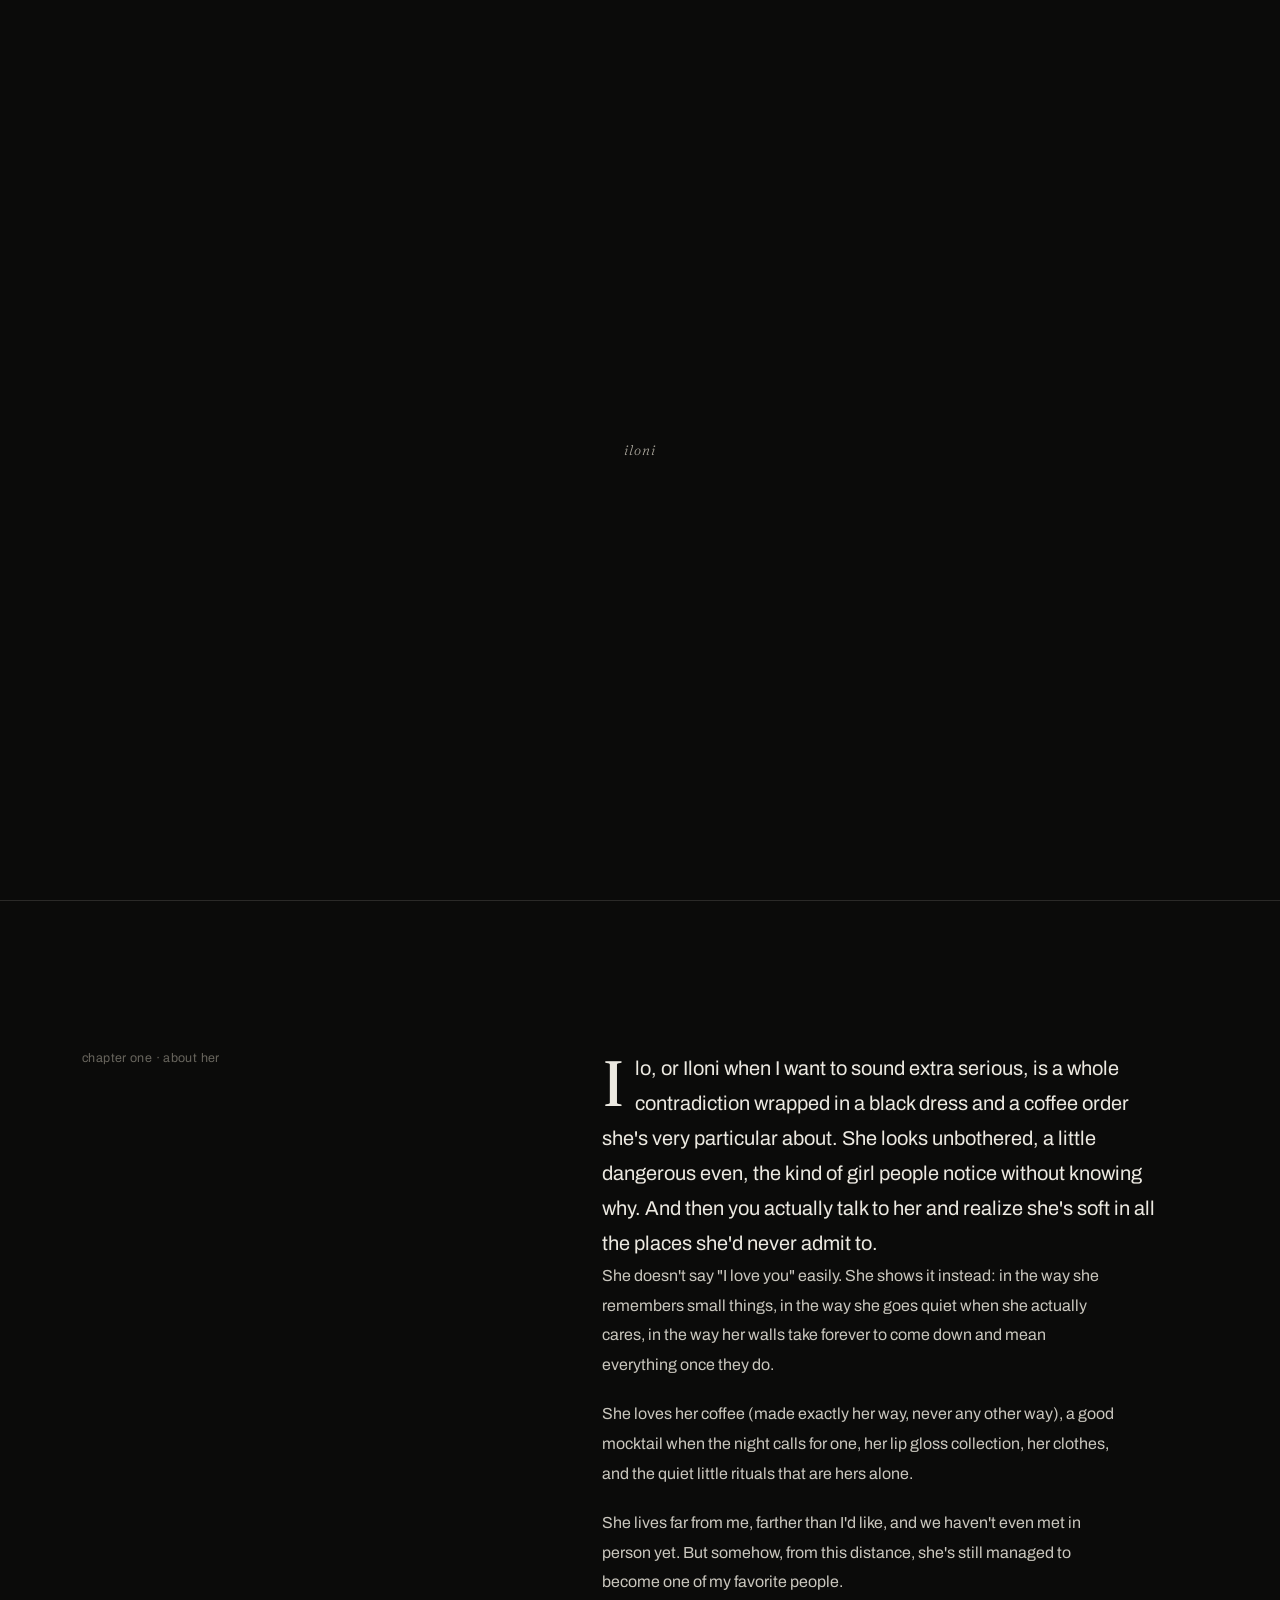
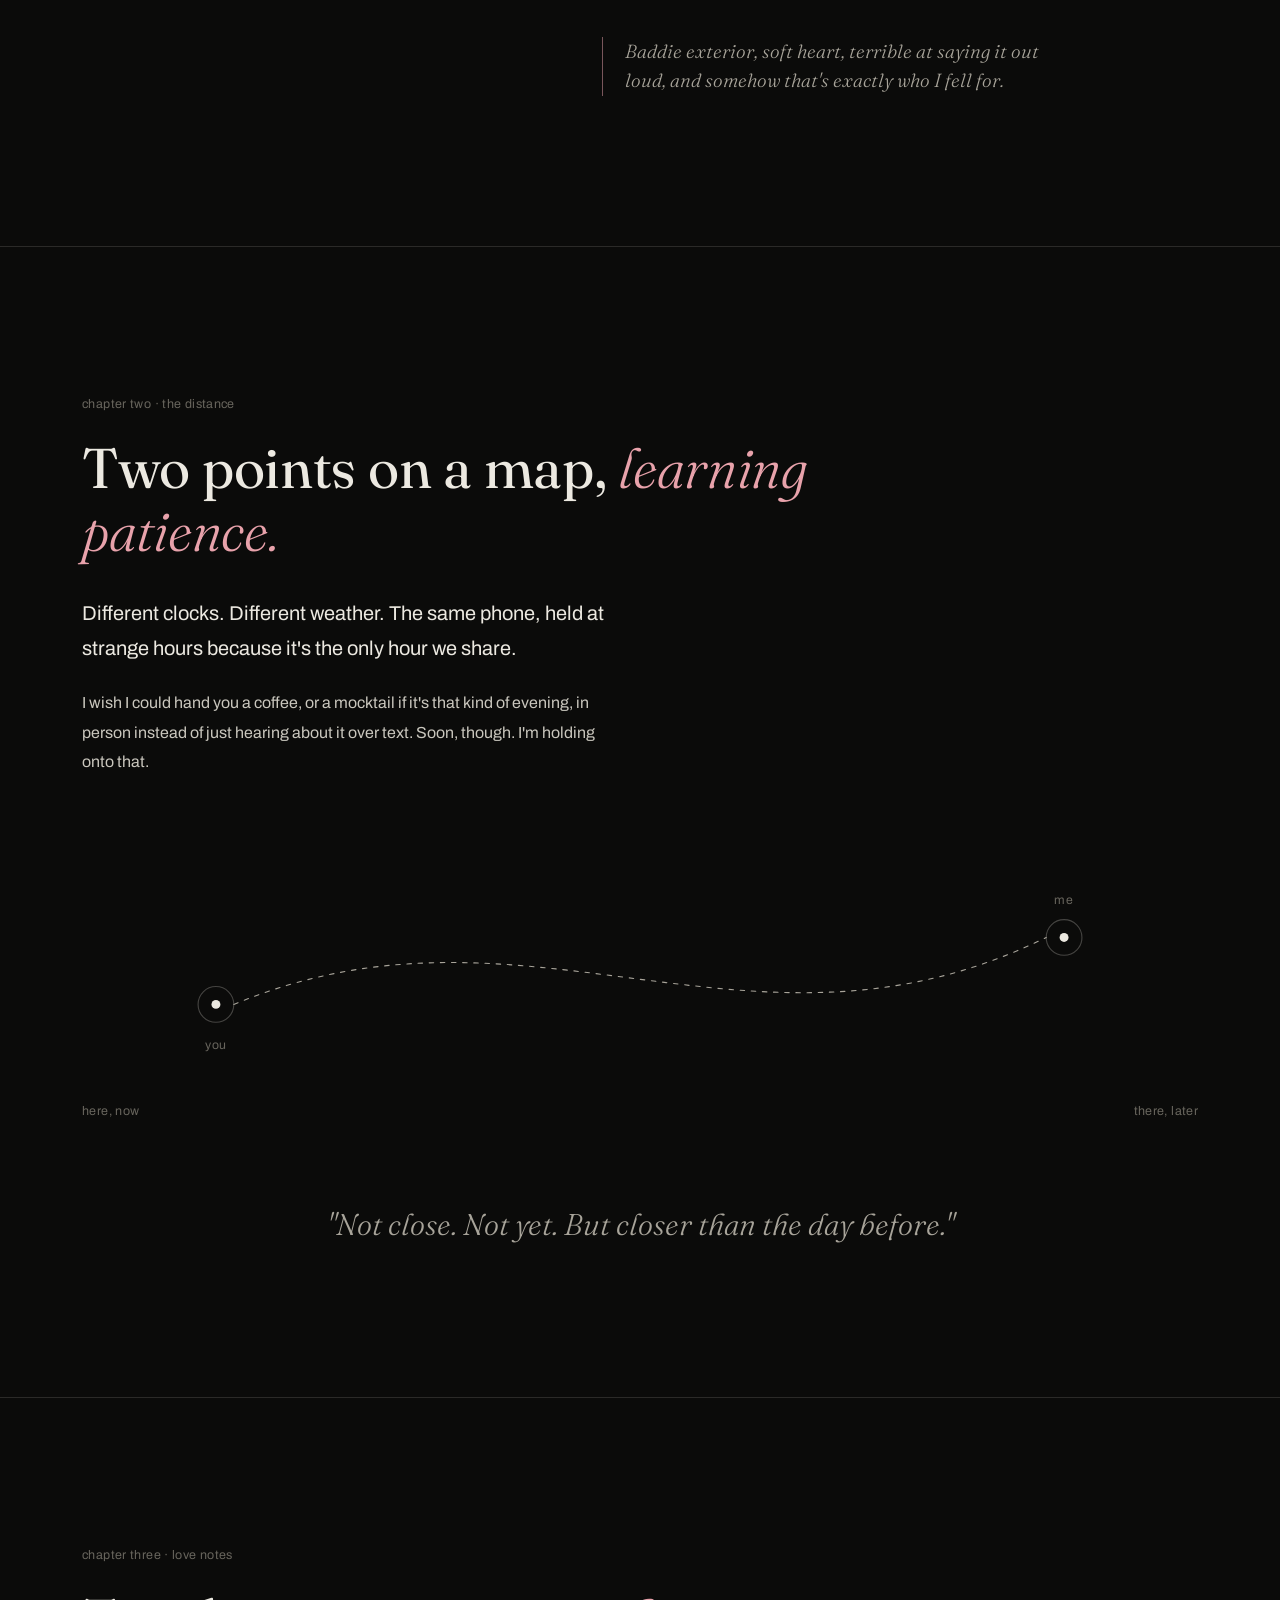
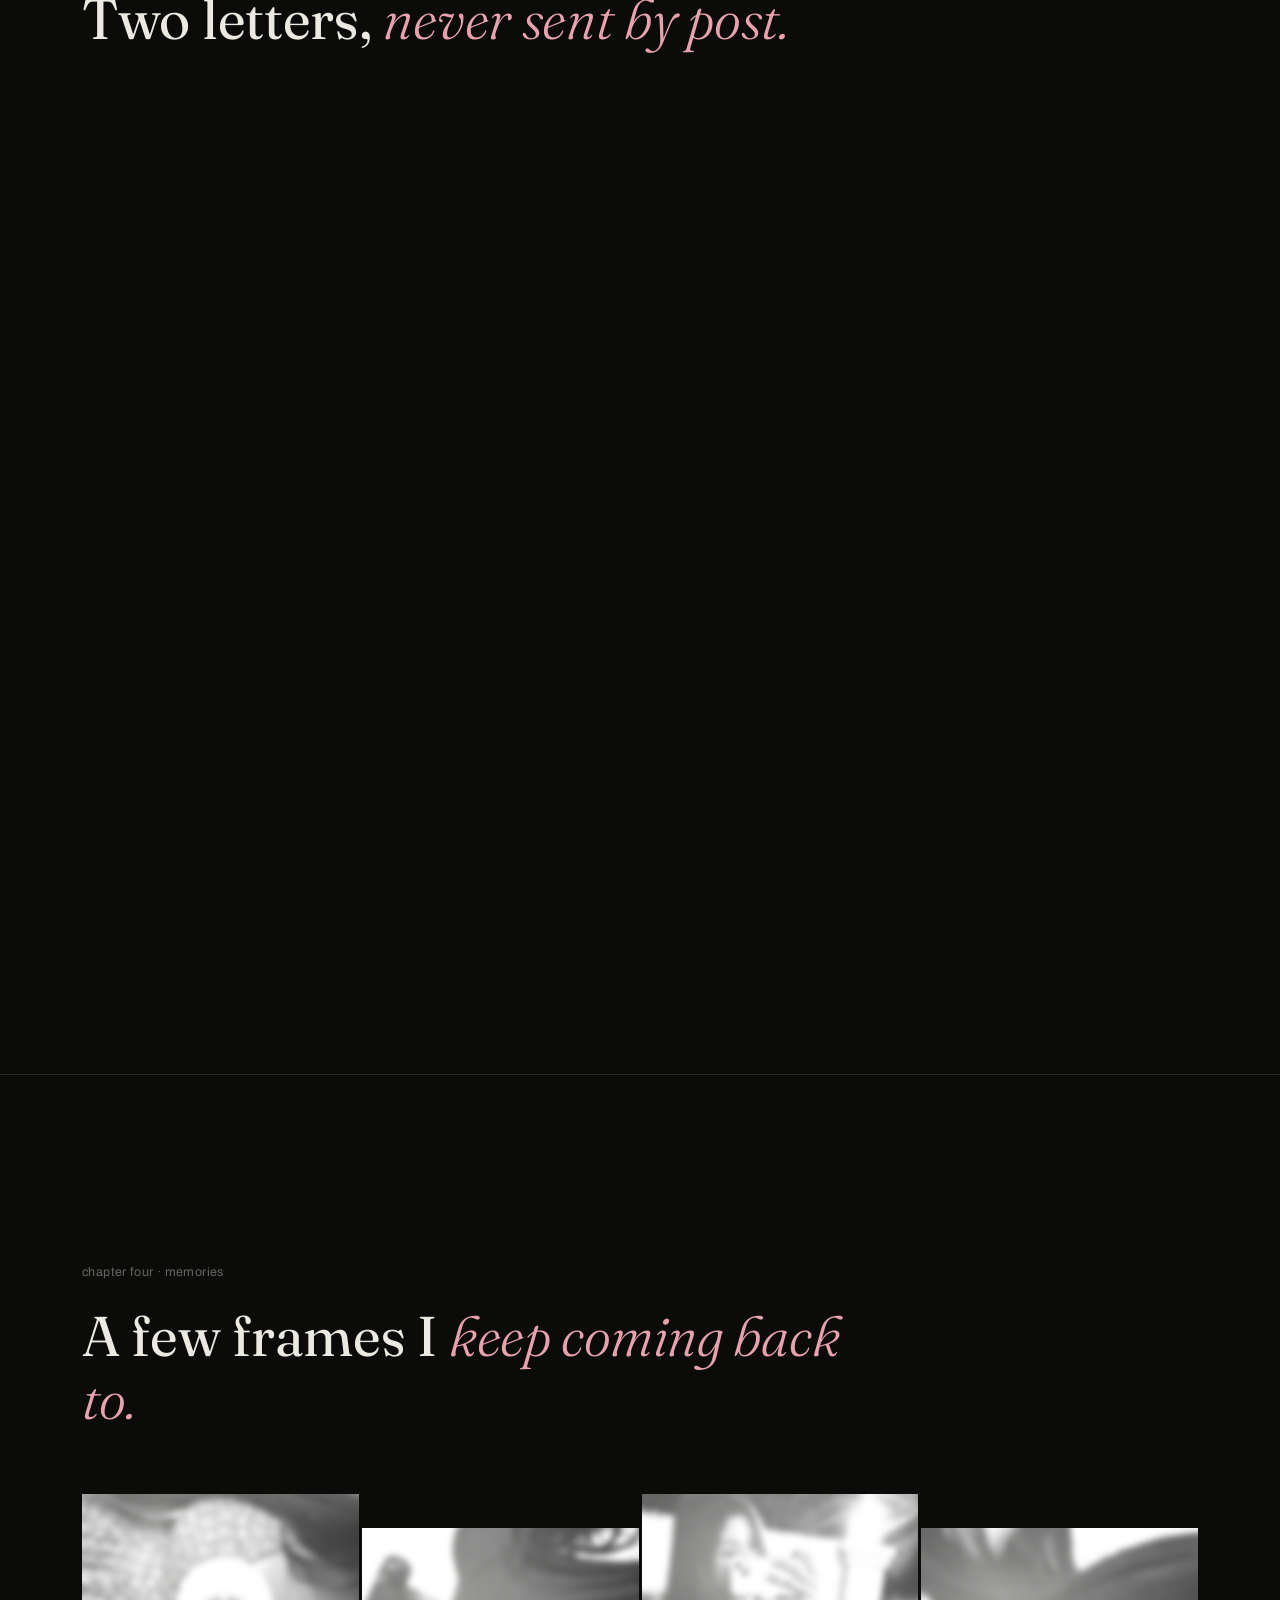
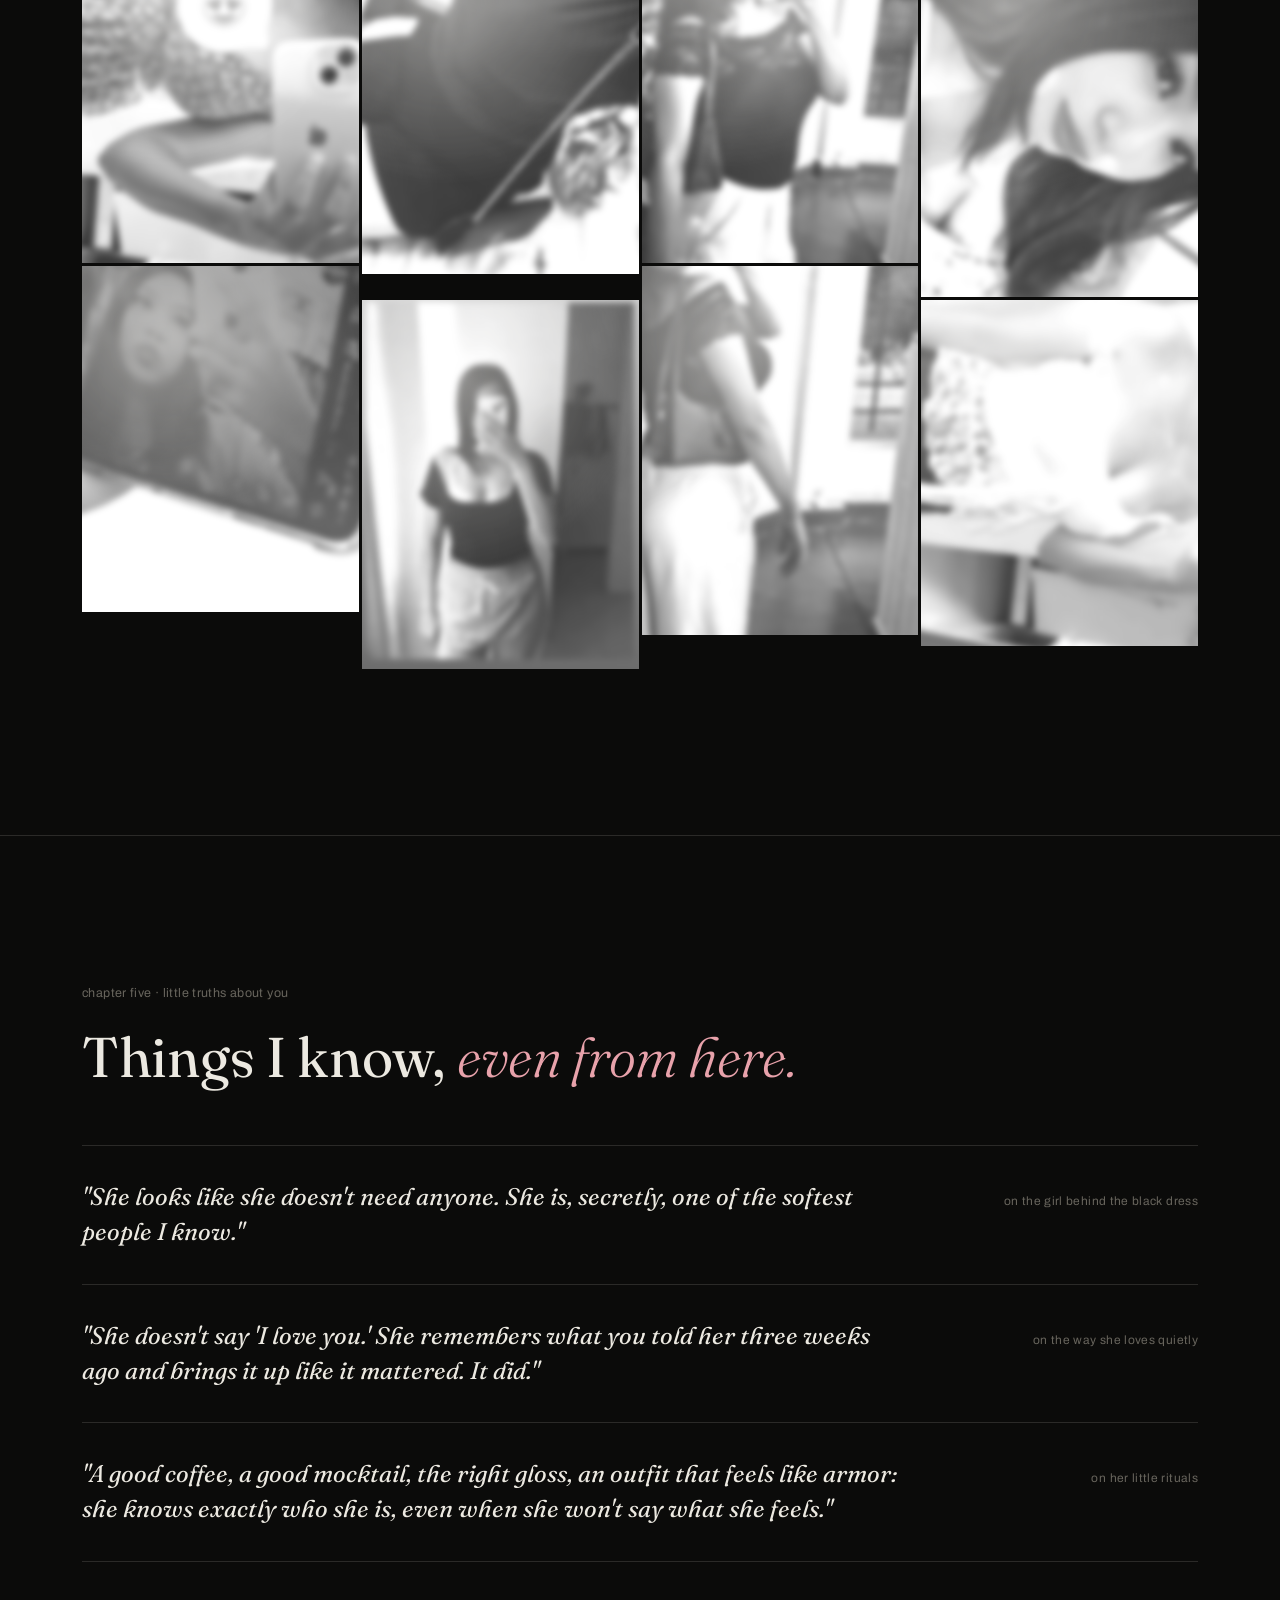
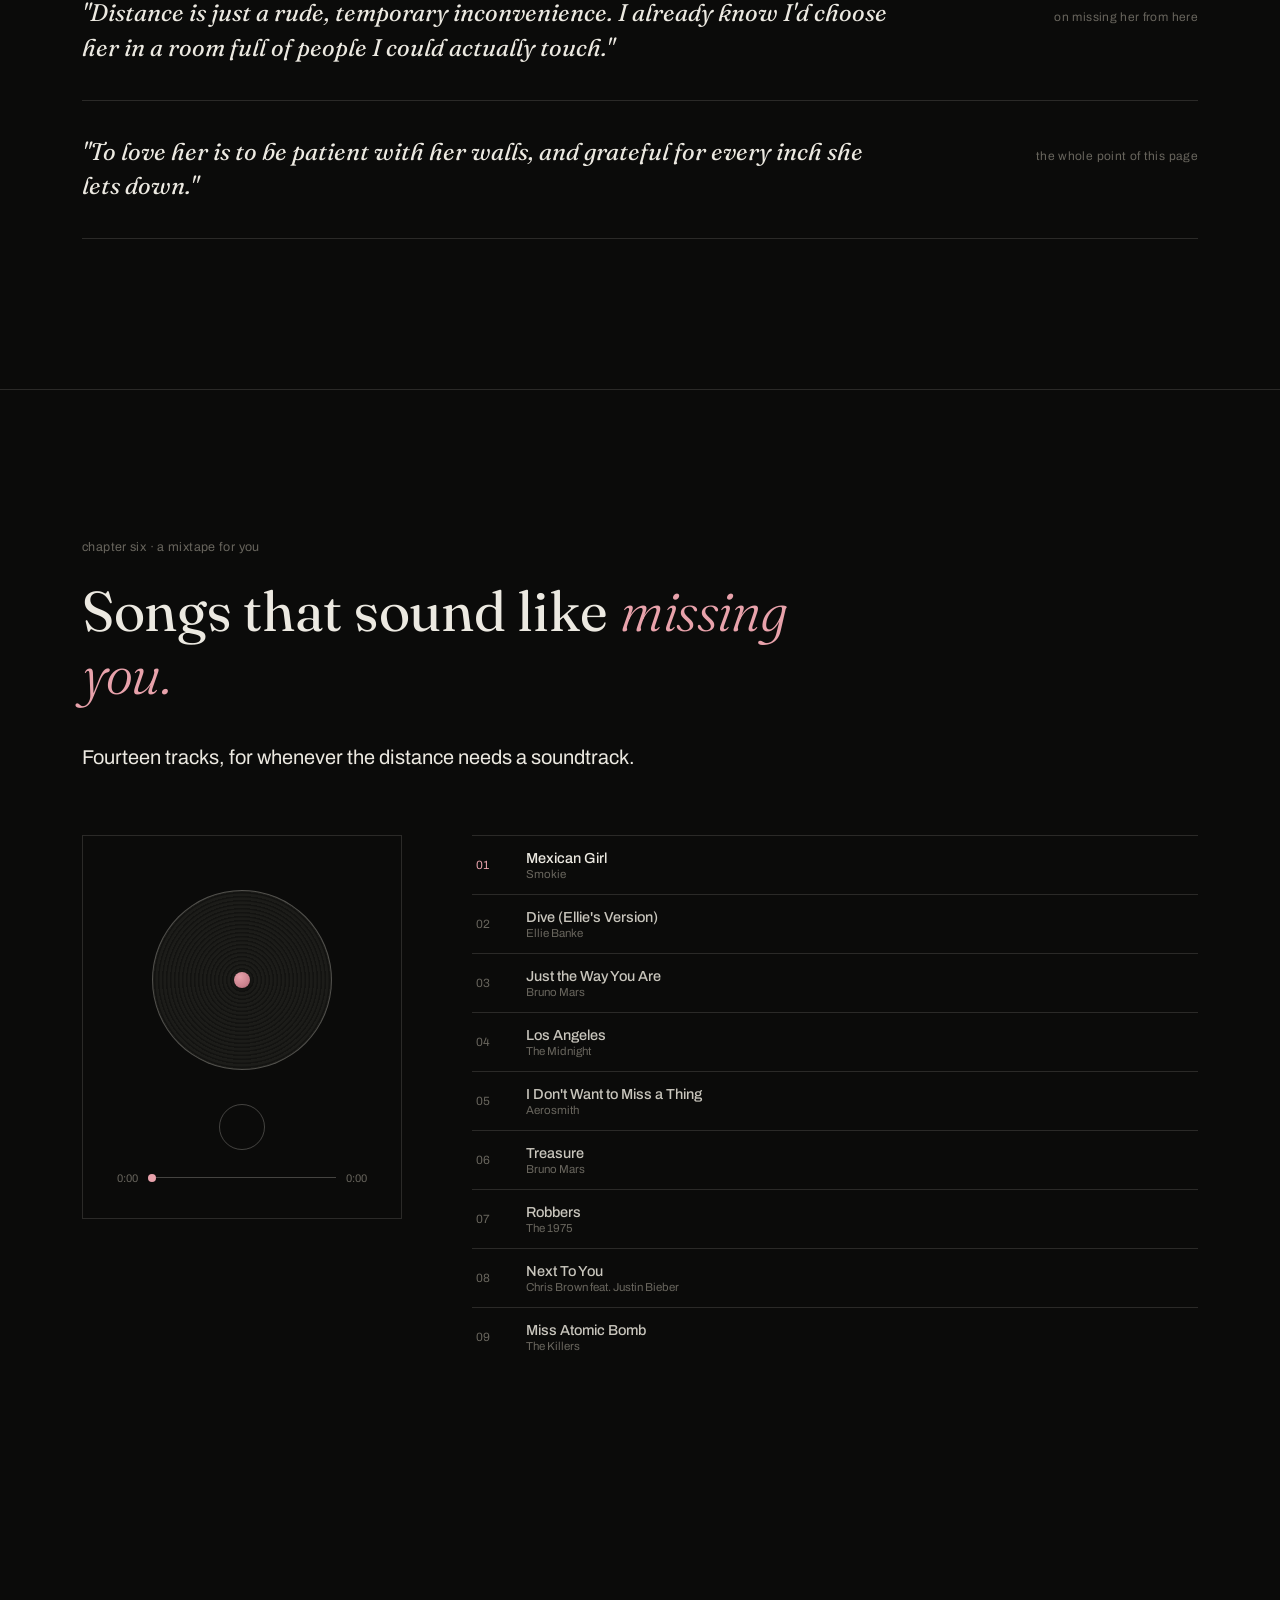
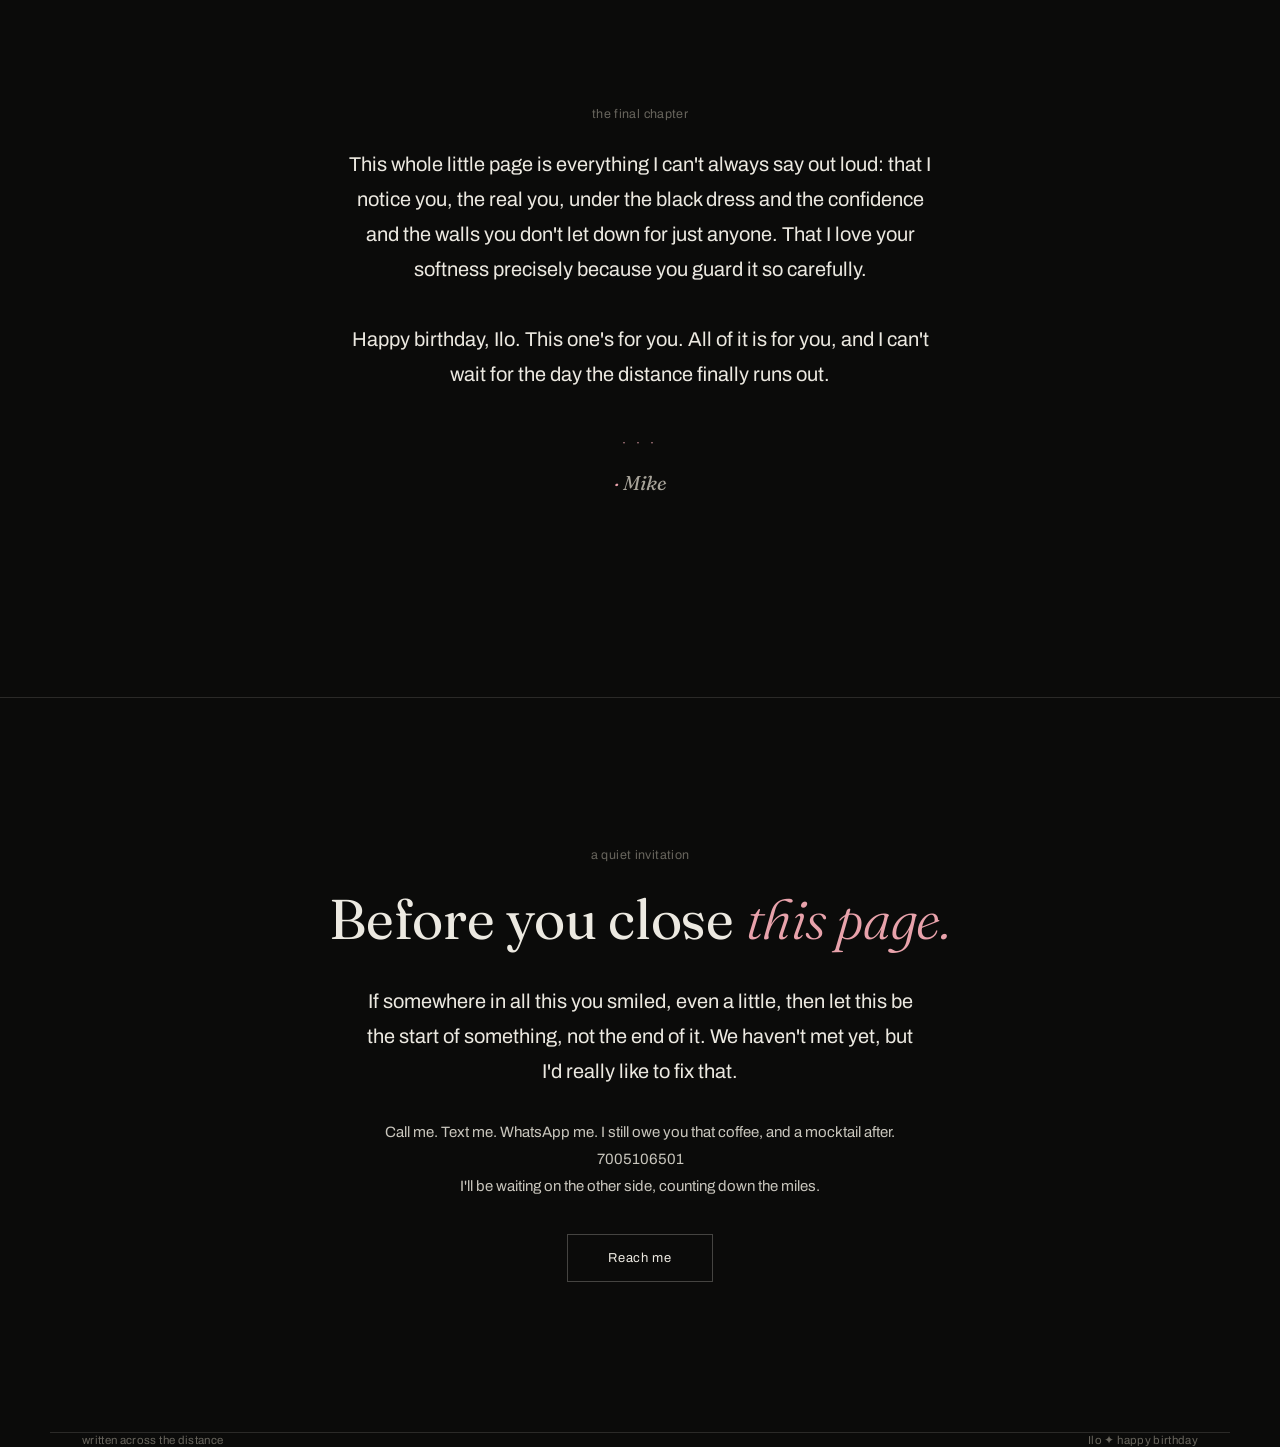
==== commit 14217dee: "first commit3" ====
--- a/index.html
+++ b/index.html
@@ -30,7 +30,22 @@
     background:var(--ink); color:var(--bone);
     font-family:var(--sans); font-weight:400;
     overflow-x:hidden; -webkit-font-smoothing:antialiased;
-  }
+    position:relative;
+  }
+  body::before{
+    content:''; position:fixed; inset:0; z-index:1; pointer-events:none;
+    background:var(--blush);
+    -webkit-mask-image:url("data:image/svg+xml,%3Csvg xmlns='http://www.w3.org/2000/svg' width='180' height='180'%3E%3Cfilter id='n'%3E%3CfeTurbulence type='fractalNoise' baseFrequency='0.85' numOctaves='2' stitchTiles='stitch'/%3E%3C/filter%3E%3Crect width='100%25' height='100%25' filter='url(%23n)'/%3E%3C/svg%3E");
+    -webkit-mask-size:180px 180px;
+    mask-image:url("data:image/svg+xml,%3Csvg xmlns='http://www.w3.org/2000/svg' width='180' height='180'%3E%3Cfilter id='n'%3E%3CfeTurbulence type='fractalNoise' baseFrequency='0.85' numOctaves='2' stitchTiles='stitch'/%3E%3C/filter%3E%3Crect width='100%25' height='100%25' filter='url(%23n)'/%3E%3C/svg%3E");
+    mask-size:180px 180px;
+    opacity:0.22; mix-blend-mode:screen;
+  }
+  body::after{
+    content:''; position:fixed; inset:0; z-index:1; pointer-events:none;
+    background:radial-gradient(120% 100% at 50% 0%, transparent 40%, rgba(0,0,0,0.6) 100%);
+  }
+  nav, footer, section{ position:relative; z-index:2; }
   ::selection{ background:var(--bone); color:var(--ink); }
   a{ color:inherit; text-decoration:none; }
   img{ display:block; max-width:100%; }
@@ -336,7 +351,7 @@
       <div class="prose dropcap">
         <p class="lede">Ilo, or Iloni when I want to sound extra serious, is a whole contradiction wrapped in a black dress and a coffee order she's very particular about. She looks unbothered, a little dangerous even, the kind of girl people notice without knowing why. And then you actually talk to her and realize she's soft in all the places she'd never admit to.</p>
         <p class="body">She doesn't say "I love you" easily. She shows it instead: in the way she remembers small things, in the way she goes quiet when she actually cares, in the way her walls take forever to come down and mean everything once they do.</p>
-        <p class="body">She loves her coffee, her lip gloss collection, her clothes, and the quiet little rituals that are hers alone.</p>
+        <p class="body">She loves her coffee (made exactly her way, never any other way), a good mocktail when the night calls for one, her lip gloss collection, her clothes, and the quiet little rituals that are hers alone.</p>
         <p class="body">She lives far from me, farther than I'd like, and we haven't even met in person yet. But somehow, from this distance, she's still managed to become one of my favorite people.</p>
         <p class="pull">Baddie exterior, soft heart, terrible at saying it out loud, and somehow that's exactly who I fell for.</p>
       </div>
@@ -350,7 +365,7 @@
     <div class="kicker">chapter two · the distance</div>
     <h2>Two points on a map, <em>learning patience.</em></h2>
     <p class="lede">Different clocks. Different weather. The same phone, held at strange hours because it's the only hour we share.</p>
-    <p class="body" style="margin-top:22px;">I wish I could hand you a coffee in person instead of hearing about your order over text. Soon, though. I'm holding onto that.</p>
+    <p class="body" style="margin-top:22px;">I wish I could hand you a coffee, or a mocktail if it's that kind of evening, in person instead of just hearing about it over text. Soon, though. I'm holding onto that.</p>
 
     <div class="distance-wrap">
       <svg class="distance-svg" viewBox="0 0 1000 220" preserveAspectRatio="xMidYMid meet" id="distanceSvg">
@@ -385,7 +400,7 @@
       <div class="letter-card">
         <span class="letter-date">a rainy friday, thinking of you</span>
         <div class="letter-sal">To the girl with the soft heart,</div>
-        <p class="letter-body">Everyone sees the confidence: the fits, the gloss, the "I don't need anyone" energy. I see that too. But I also see the version of you that gets shy when someone's actually kind to you, and honestly, that's the version I fell for.<br><br>I wish I could hand you a coffee in person instead of just hearing about your order over text. Soon, though. I'm holding onto that.</p>
+        <p class="letter-body">Everyone sees the confidence: the fits, the gloss, the "I don't need anyone" energy. I see that too. But I also see the version of you that gets shy when someone's actually kind to you, and honestly, that's the version I fell for.<br><br>I wish I could hand you a coffee, or a mocktail if it's that kind of evening, in person instead of just hearing about it over text. Soon, though. I'm holding onto that.</p>
         <div class="letter-sig"><span class="dot-accent">·</span> Mike, who notices you</div>
       </div>
     </div>
@@ -420,7 +435,7 @@
     <div class="quotelist">
       <div class="qrow"><p class="qtext">"She looks like she doesn't need anyone. She is, secretly, one of the softest people I know."</p><p class="qauthor">on the girl behind the black dress</p></div>
       <div class="qrow"><p class="qtext">"She doesn't say 'I love you.' She remembers what you told her three weeks ago and brings it up like it mattered. It did."</p><p class="qauthor">on the way she loves quietly</p></div>
-      <div class="qrow"><p class="qtext">"A good coffee, the right gloss, an outfit that feels like armor: she knows exactly who she is, even when she won't say what she feels."</p><p class="qauthor">on her little rituals</p></div>
+      <div class="qrow"><p class="qtext">"A good coffee, a good mocktail, the right gloss, an outfit that feels like armor: she knows exactly who she is, even when she won't say what she feels."</p><p class="qauthor">on her little rituals</p></div>
       <div class="qrow"><p class="qtext">"Distance is just a rude, temporary inconvenience. I already know I'd choose her in a room full of people I could actually touch."</p><p class="qauthor">on missing her from here</p></div>
       <div class="qrow"><p class="qtext">"To love her is to be patient with her walls, and grateful for every inch she lets down."</p><p class="qauthor">the whole point of this page</p></div>
     </div>
@@ -489,7 +504,7 @@
     <div class="kicker" style="text-align:center">a quiet invitation</div>
     <h2>Before you close <em>this page.</em></h2>
     <p class="lede">If somewhere in all this you smiled, even a little, then let this be the start of something, not the end of it. We haven't met yet, but I'd really like to fix that.</p>
-    <div class="contact">Call me. Text me. WhatsApp me.<br>7005106501<br>I'll be waiting on the other side, counting down the miles.</div>
+    <div class="contact">Call me. Text me. WhatsApp me. I still owe you that coffee, and a mocktail after.<br>7005106501<br>I'll be waiting on the other side, counting down the miles.</div>
     <a href="tel:7005106501" class="btn">Reach me</a>
   </div>
 </section>
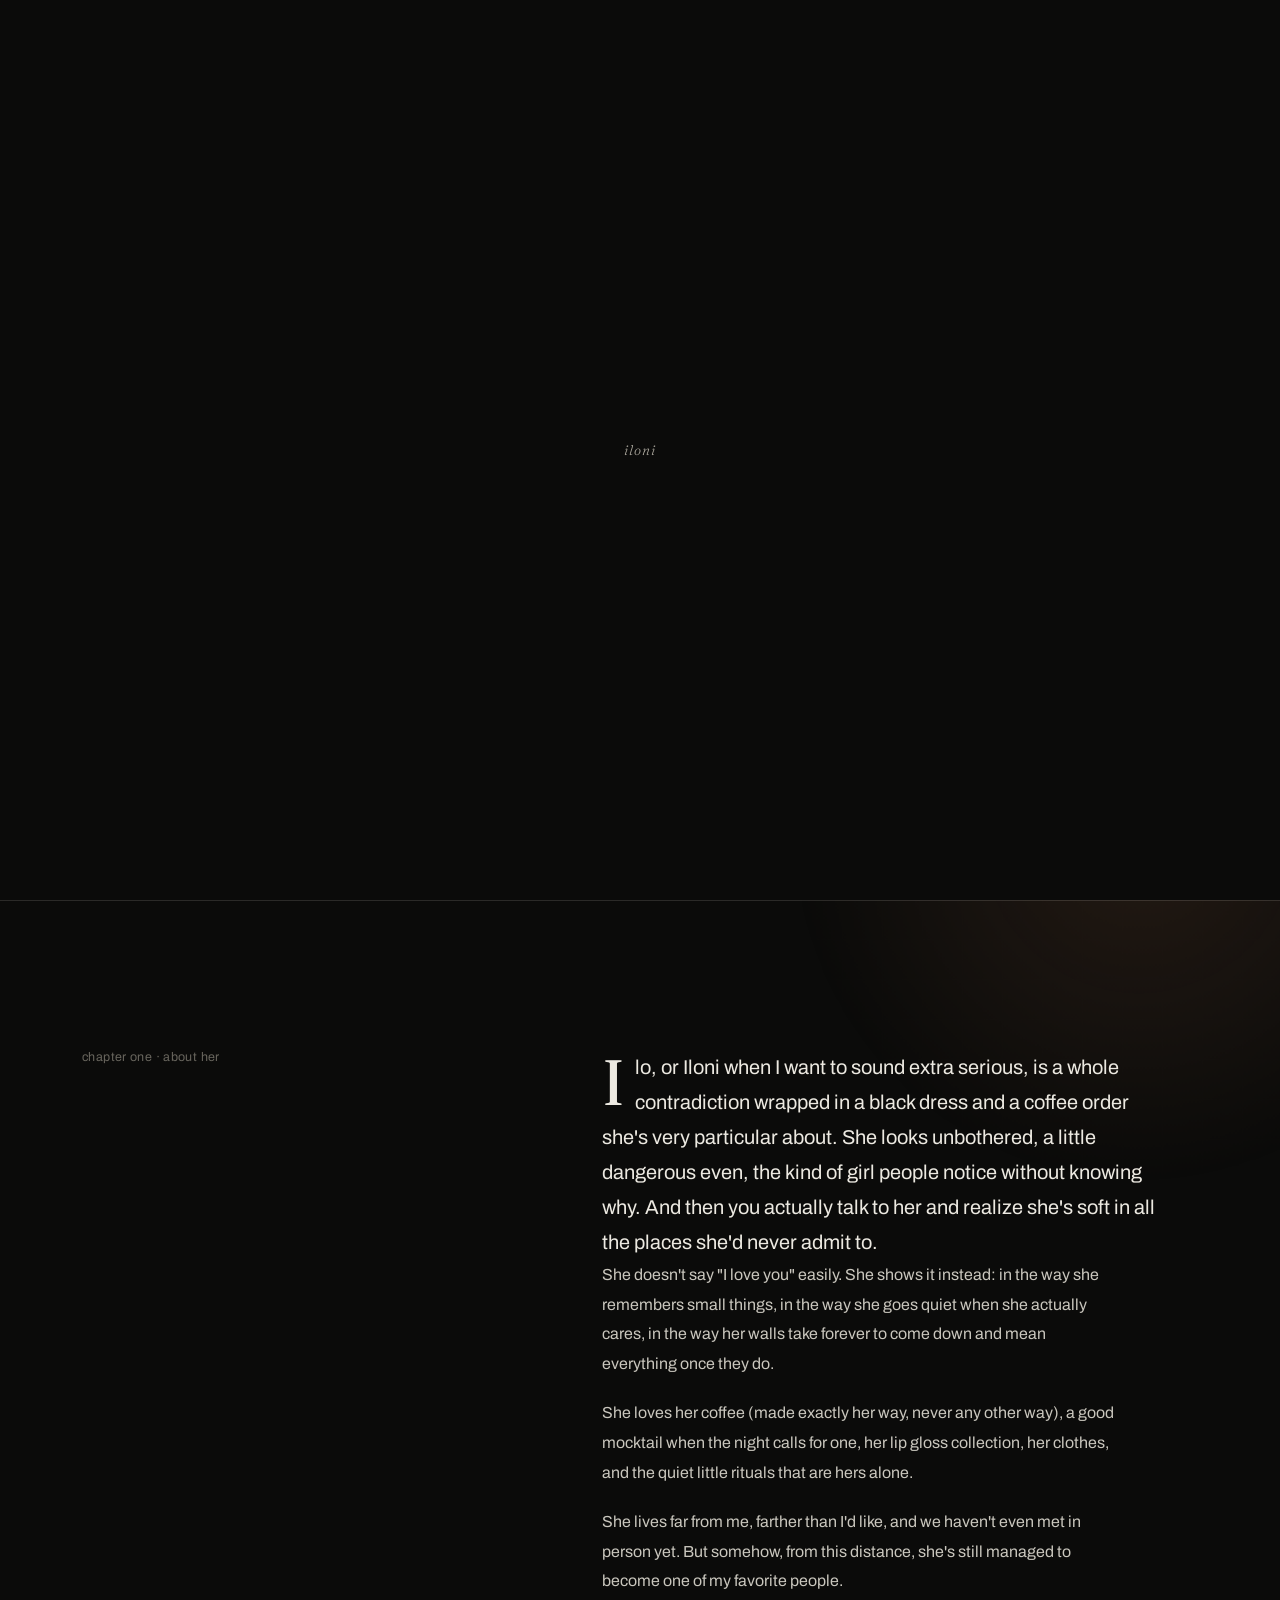
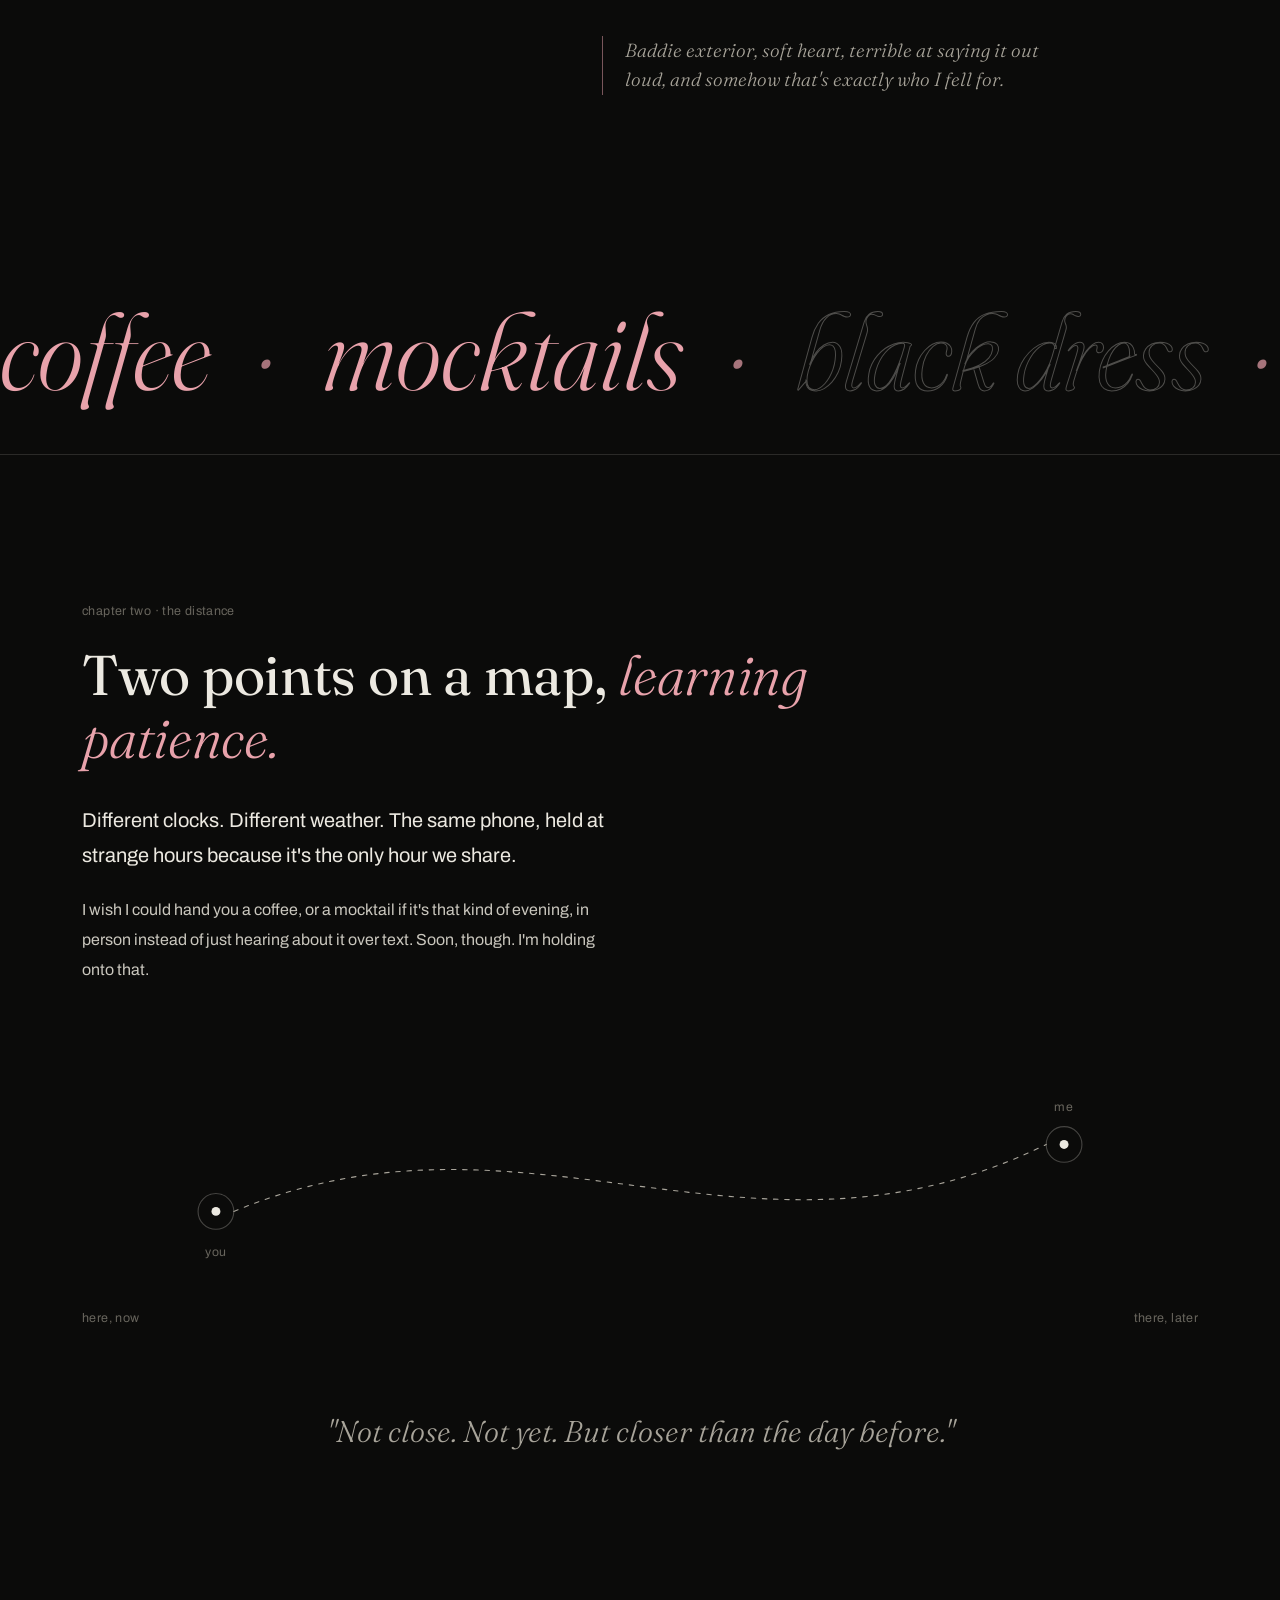
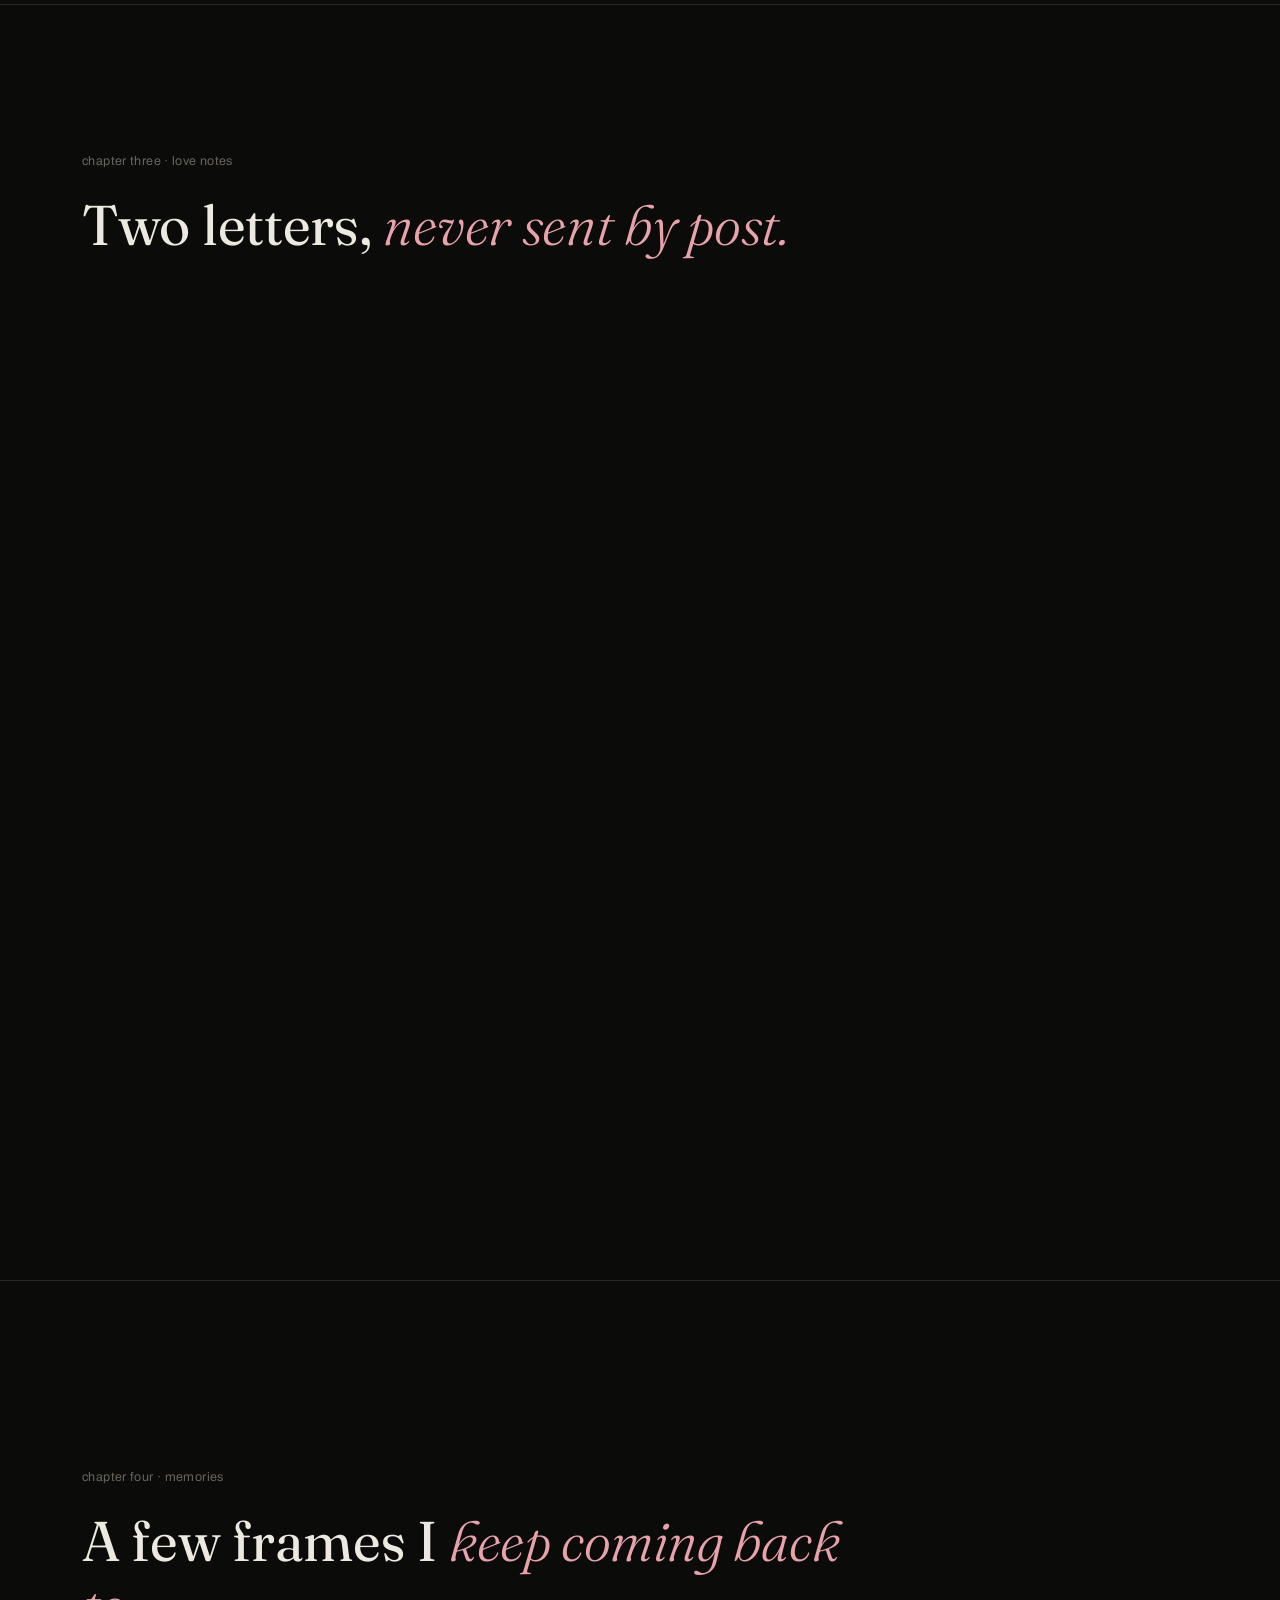
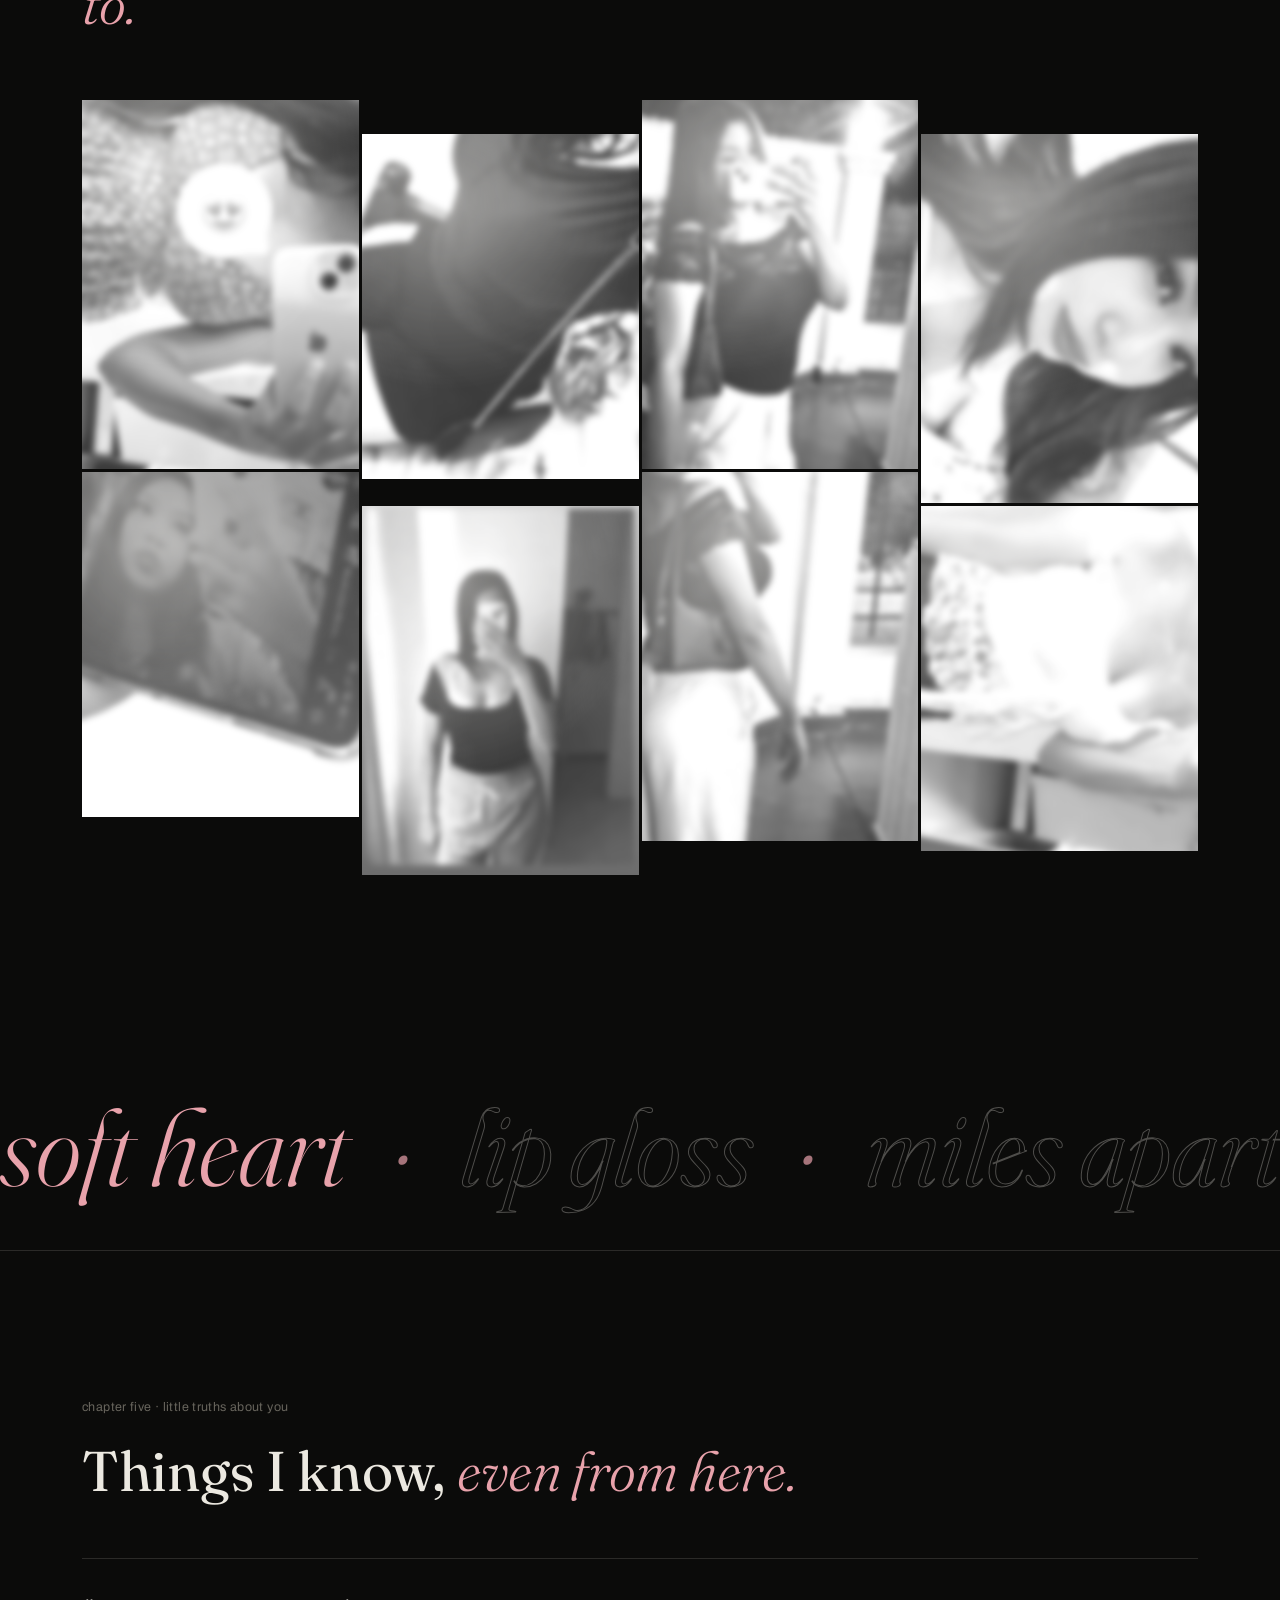
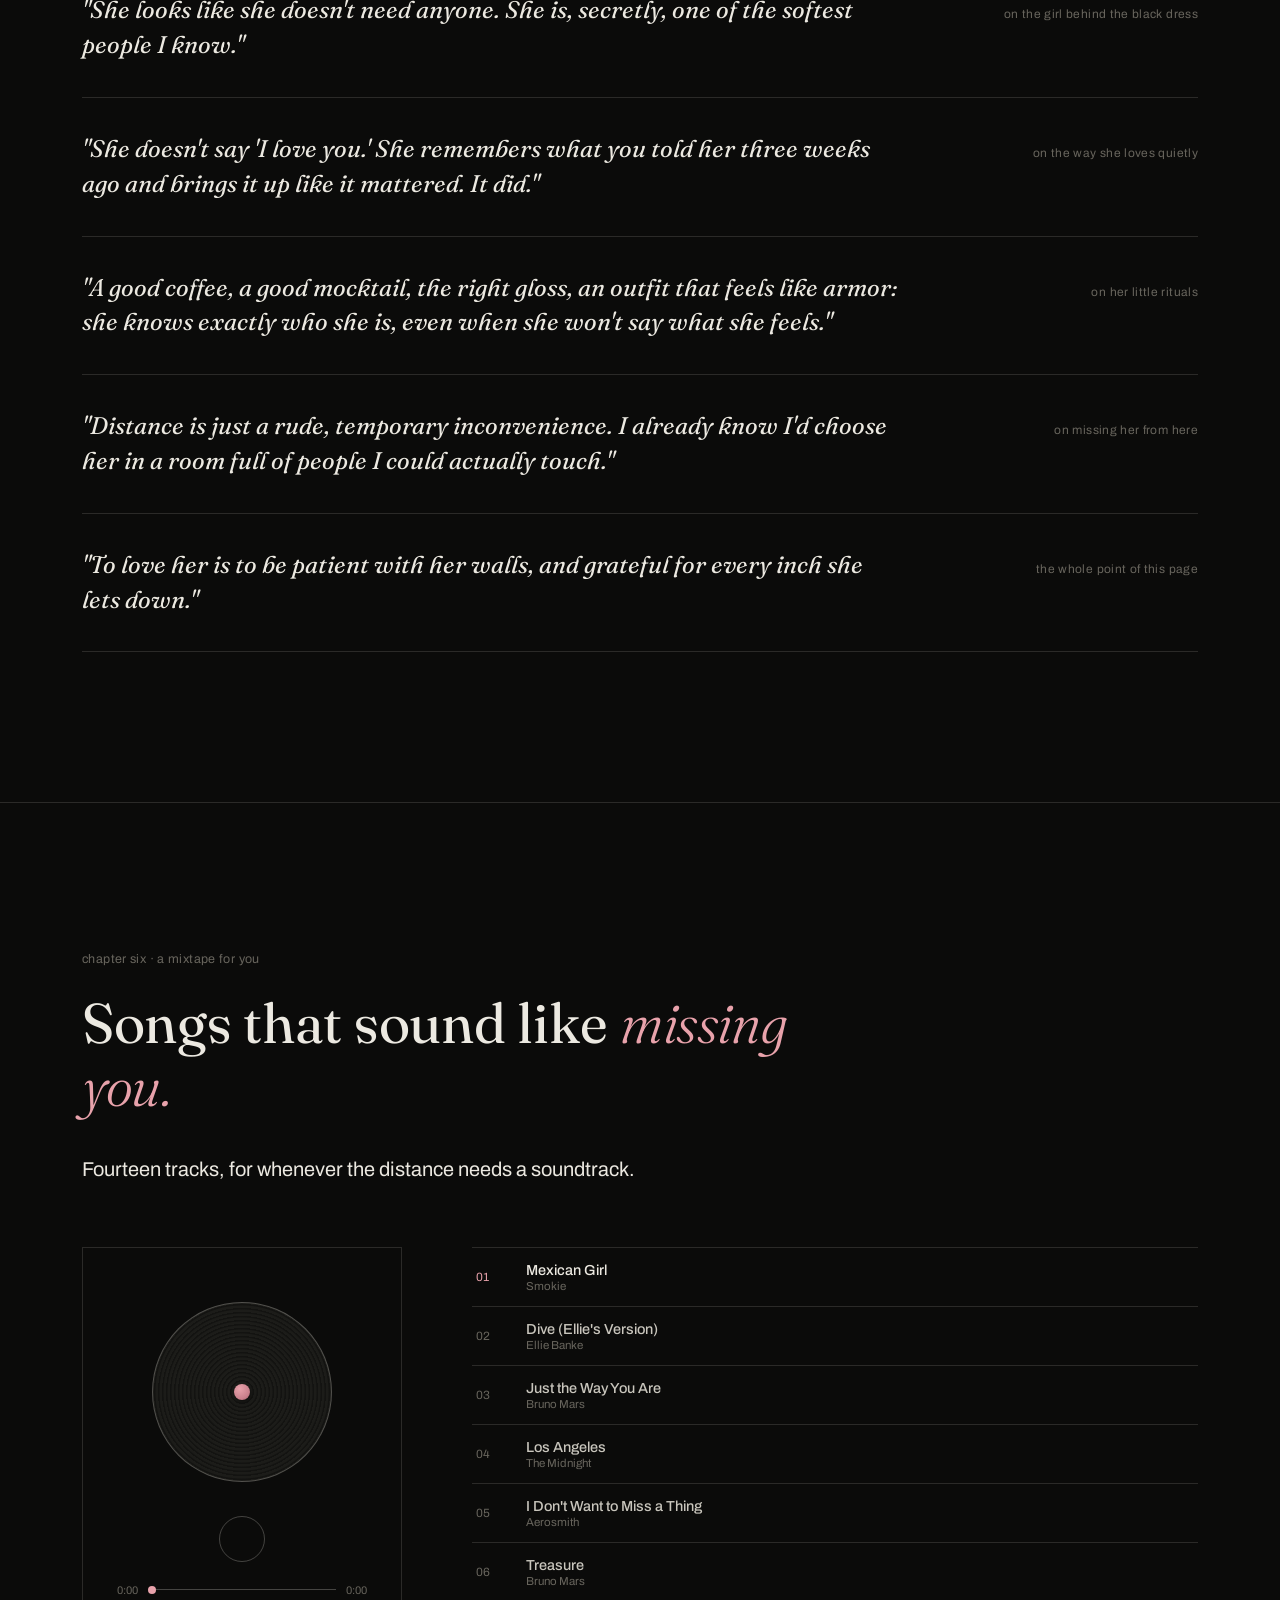
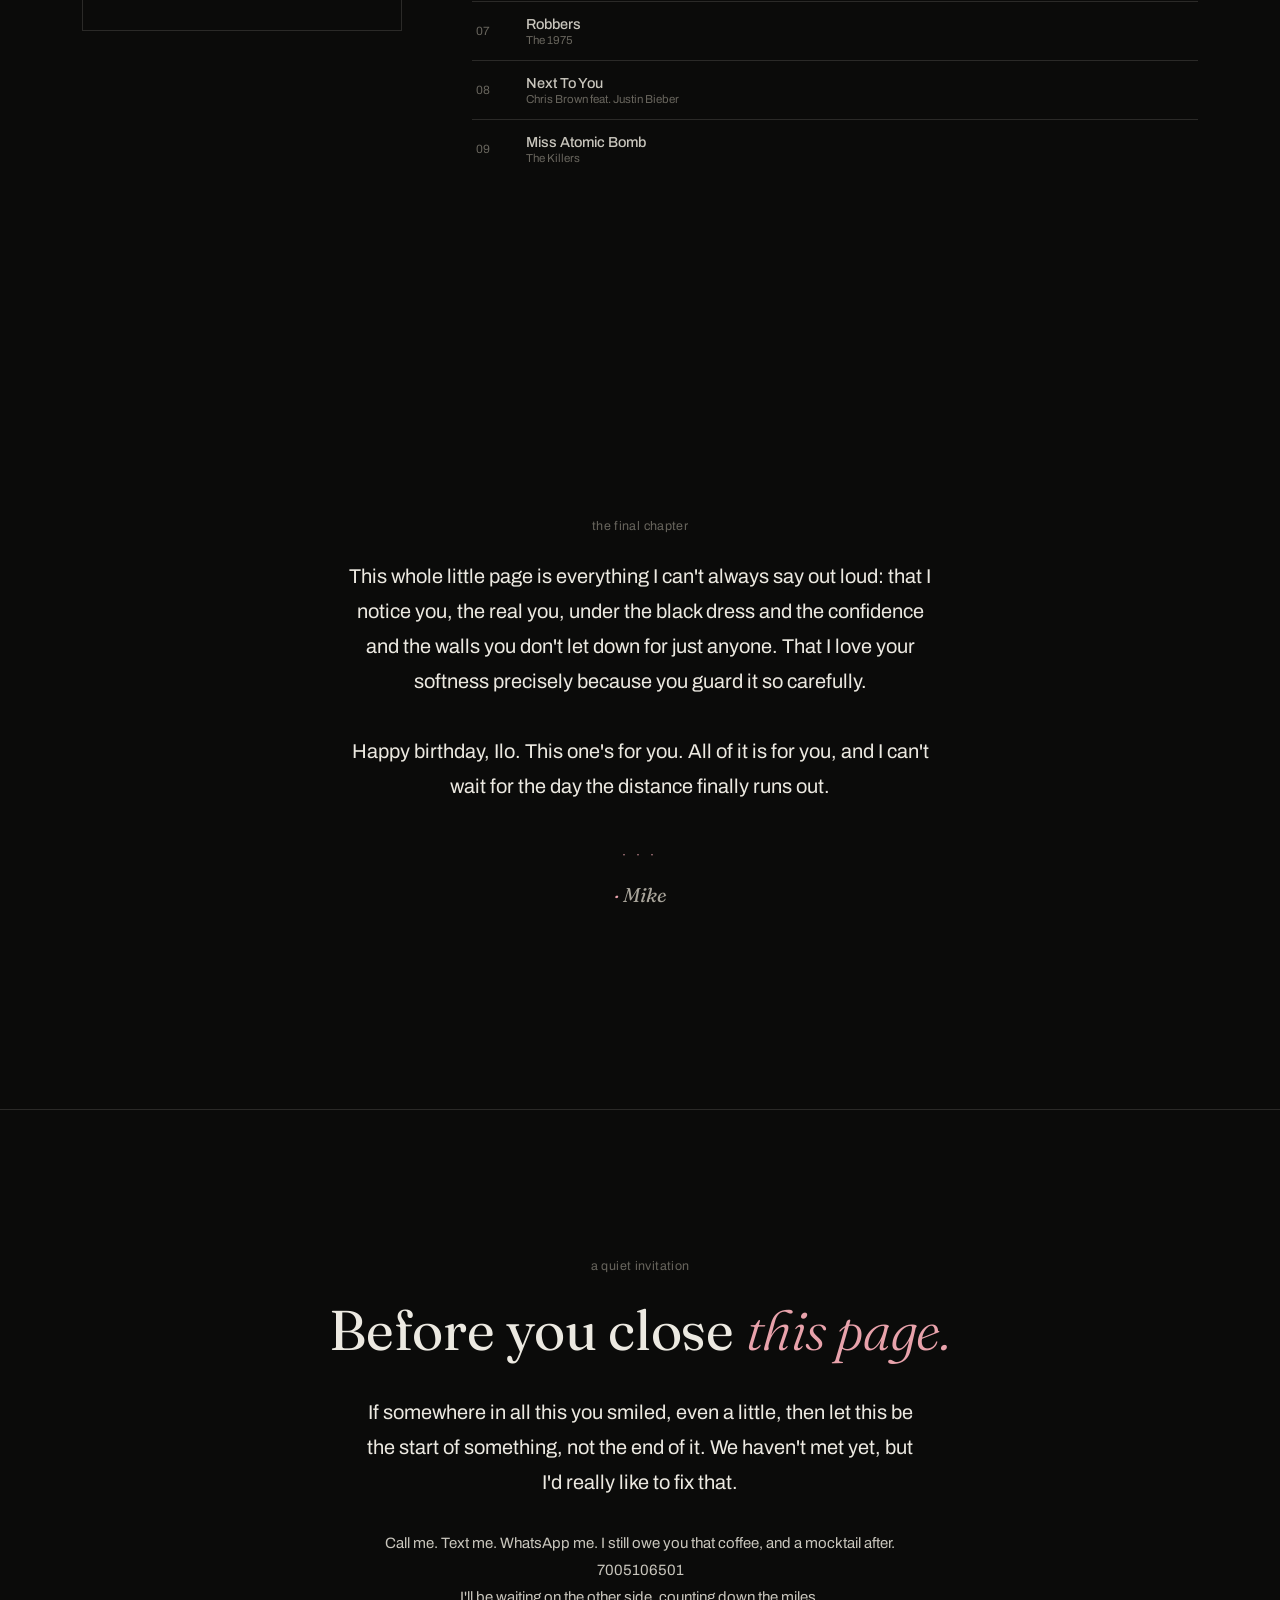
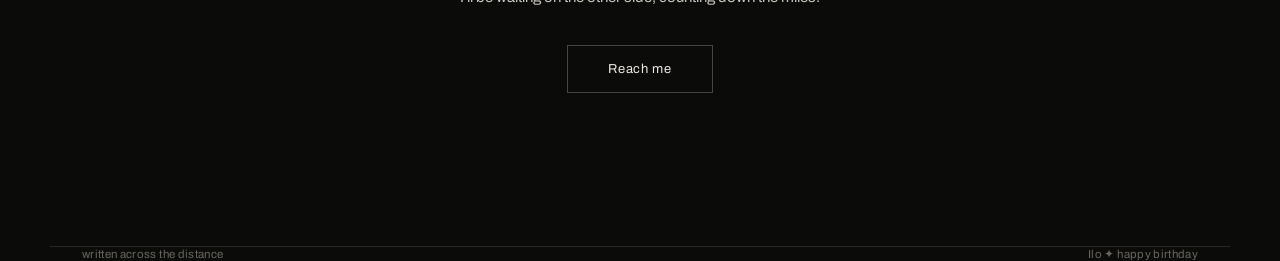
==== commit 93a90837: "Redesign: scroll motion, pink accent, textured background" ====
--- a/index.html
+++ b/index.html
@@ -309,11 +309,88 @@
   @media (prefers-reduced-motion: reduce){
     *{ animation-duration:0.001ms !important; transition-duration:0.001ms !important; }
   }
+
+  /* ===== MOTION LAYER ===== */
+  .band{ border-top:0; }
+  .band::before{
+    content:''; position:absolute; top:0; left:50%; width:100%; height:1px; background:var(--hair);
+    transform:translateX(-50%) scaleX(var(--line,1)); transform-origin:center;
+  }
+  .ambient{ position:fixed; inset:0; z-index:1; pointer-events:none; }
+  .blob{ position:absolute; border-radius:50%; will-change:transform; }
+  .blob.b1{ width:70vmax; height:70vmax; left:-18vmax; top:-24vmax;
+    background:radial-gradient(circle, rgba(232,162,171,0.15), transparent 62%); }
+  .blob.b2{ width:62vmax; height:62vmax; right:-20vmax; bottom:-26vmax;
+    background:radial-gradient(circle, rgba(160,104,70,0.17), transparent 62%); }
+  .cursor-light{
+    position:fixed; left:0; top:0; width:520px; height:520px; margin:-260px 0 0 -260px; border-radius:50%;
+    pointer-events:none; z-index:1; opacity:0; transition:opacity .6s;
+    background:radial-gradient(circle, rgba(232,162,171,0.11), transparent 65%);
+  }
+
+  .w{ display:inline-block; overflow:hidden; vertical-align:top; padding:0 .035em .16em 0; margin-bottom:-.16em; margin-right:-.02em; }
+  .wi{ display:inline-block; will-change:transform; transform-origin:0% 100%; }
+
+  .marquee{ position:relative; z-index:2; overflow:hidden; padding:44px 0 40px; white-space:nowrap; user-select:none; }
+  .mq-track{ display:inline-flex; will-change:transform; }
+  .mq-group{ display:inline-flex; align-items:center; flex:none; }
+  .mq-group span{
+    font-family:var(--serif); font-style:italic; font-weight:300; font-size:clamp(52px,8.5vw,120px);
+    line-height:1.15; padding-right:.42em; color:transparent; -webkit-text-stroke:1px rgba(236,233,225,0.3);
+  }
+  .mq-group span.fill{ color:var(--blush); -webkit-text-stroke:0; }
+  .mq-group span.sep{ color:var(--blush); -webkit-text-stroke:0; opacity:.7; }
+
+  .qrow{ position:relative; }
+  .qrow::before{
+    content:''; position:absolute; left:0; top:-1px; width:100%; height:1px; background:var(--blush);
+    transform:scaleX(0); transform-origin:left; transition:transform .9s cubic-bezier(.16,1,.3,1);
+  }
+  .qrow:hover::before{ transform:scaleX(1); }
+  .qtext{ transition:transform .7s cubic-bezier(.16,1,.3,1); }
+  .qrow:hover .qtext{ transform:translateX(12px); }
+
+  .invite .btn{ position:relative; overflow:hidden; isolation:isolate; }
+  .invite .btn::before{
+    content:''; position:absolute; inset:0; background:var(--blush); z-index:-1;
+    transform:translateY(101%); transition:transform .55s cubic-bezier(.16,1,.3,1);
+  }
+  .invite .btn:hover{ color:var(--ink); border-color:var(--blush); background:transparent; }
+  .invite .btn:hover::before{ transform:translateY(0); }
+
+  .vinyl-stage{ position:relative; }
+  .vinyl-stage::before{
+    content:''; position:absolute; left:50%; top:20px; width:180px; height:180px; margin-left:-90px;
+    border:1px solid var(--blush); border-radius:50%; opacity:0; pointer-events:none;
+  }
+  @keyframes grain{
+    0%{ -webkit-mask-position:0 0; mask-position:0 0; }
+    25%{ -webkit-mask-position:-37px 23px; mask-position:-37px 23px; }
+    50%{ -webkit-mask-position:51px -44px; mask-position:51px -44px; }
+    75%{ -webkit-mask-position:-62px -18px; mask-position:-62px -18px; }
+    100%{ -webkit-mask-position:0 0; mask-position:0 0; }
+  }
+  @keyframes drift1{ from{ transform:translate3d(0,0,0) scale(1); } to{ transform:translate3d(9vmax,7vmax,0) scale(1.12); } }
+  @keyframes drift2{ from{ transform:translate3d(0,0,0) scale(1.05); } to{ transform:translate3d(-8vmax,-6vmax,0) scale(.94); } }
+  @keyframes breathe{ 0%,100%{ opacity:.25; } 50%{ opacity:1; } }
+  @keyframes ripple{ 0%{ transform:scale(1); opacity:.5; } 100%{ transform:scale(1.55); opacity:0; } }
+  @media (prefers-reduced-motion:no-preference){
+    body::before{ animation:grain 1.1s steps(1) infinite; }
+    .blob.b1{ animation:drift1 26s ease-in-out infinite alternate; }
+    .blob.b2{ animation:drift2 32s ease-in-out infinite alternate; }
+    .closing .mark3 .dot-accent{ animation:breathe 3.2s ease-in-out infinite; }
+    .closing .mark3 .dot-accent:nth-child(2){ animation-delay:.5s; }
+    .closing .mark3 .dot-accent:nth-child(3){ animation-delay:1s; }
+    .player:has(.vinyl.playing) .vinyl-stage::before{ animation:ripple 2.8s ease-out infinite; }
+  }
 </style>
 </head>
 <body>
 
 <div class="veil"><span>iloni</span></div>
+
+<div class="ambient" aria-hidden="true"><div class="blob b1"></div><div class="blob b2"></div></div>
+<div class="cursor-light" aria-hidden="true"></div>
 
 <nav class="nav">
   <span class="mark">Ilo</span>
@@ -360,6 +437,8 @@
 </section>
 
 <!-- CHAPTER II — THE DISTANCE -->
+<div class="marquee" data-dir="left" aria-hidden="true"><div class="mq-track"><div class="mq-group"><span class="fill">coffee</span><span class="sep">·</span><span class="fill">mocktails</span><span class="sep">·</span><span>black dress</span><span class="sep">·</span></div><div class="mq-group"><span class="fill">coffee</span><span class="sep">·</span><span class="fill">mocktails</span><span class="sep">·</span><span>black dress</span><span class="sep">·</span></div></div></div>
+
 <section id="distance" class="band" data-reveal>
   <div class="wrap">
     <div class="kicker">chapter two · the distance</div>
@@ -427,6 +506,8 @@
 </section>
 
 <!-- CHAPTER V — LITTLE TRUTHS -->
+<div class="marquee" data-dir="right" aria-hidden="true"><div class="mq-track"><div class="mq-group"><span class="fill">soft heart</span><span class="sep">·</span><span>lip gloss</span><span class="sep">·</span><span>miles apart</span><span class="sep">·</span></div><div class="mq-group"><span class="fill">soft heart</span><span class="sep">·</span><span>lip gloss</span><span class="sep">·</span><span>miles apart</span><span class="sep">·</span></div></div></div>
+
 <section id="quotes" class="band" data-reveal>
   <div class="wrap">
     <div class="kicker">chapter five · little truths about you</div>
@@ -548,7 +629,7 @@
     document.querySelector('.veil').classList.add('hide');
 
     if(reduced){
-      gsap.set(['.hero .sub', '.hero .sig', '.scrollcue'], { opacity:1 });
+      gsap.set(['.hero .sub', '.hero .sig'], { opacity:1 });
       return;
     }
 
@@ -558,7 +639,7 @@
       .fromTo('.hero .sub', { opacity:0, y:14 }, { opacity:1, y:0, duration:0.8, ease:'power2.out' }, '-=0.5')
       .fromTo('.hero .sig', { opacity:0, y:14 }, { opacity:1, y:0, duration:0.8, ease:'power2.out' }, '-=0.5');
 
-    document.querySelectorAll('[data-reveal] h2, [data-reveal] .kicker').forEach(function(el){
+    document.querySelectorAll('[data-reveal] .kicker').forEach(function(el){
       gsap.fromTo(el, { opacity:0, y:24 }, { opacity:1, y:0, duration:0.9, ease:'power3.out',
         scrollTrigger:{ trigger: el, start:'top 85%' } });
     });
@@ -608,6 +689,112 @@
       gsap.fromTo(ring, { scale:0, transformOrigin:'center' }, { scale:1, duration:0.8, ease:'back.out(2)', delay: i*0.15,
         scrollTrigger:{ trigger:'.distance-wrap', start:'top 80%' } });
     });
+
+
+    /* ================= MOTION LAYER ================= */
+    function splitText(el, mode){
+      (function walk(node){
+        Array.prototype.slice.call(node.childNodes).forEach(function(n){
+          if(n.nodeType === 3){
+            var frag = document.createDocumentFragment();
+            n.textContent.split(/(\s+)/).forEach(function(part){
+              if(!part) return;
+              if(/^\s+$/.test(part)){ frag.appendChild(document.createTextNode(' ')); return; }
+              var inner = document.createElement('span');
+              inner.textContent = part;
+              if(mode === 'mask'){
+                inner.className = 'wi';
+                var outer = document.createElement('span'); outer.className = 'w'; outer.appendChild(inner); frag.appendChild(outer);
+              } else { inner.className = 'sw'; frag.appendChild(inner); }
+            });
+            node.replaceChild(frag, n);
+          } else if(n.nodeType === 1){ walk(n); }
+        });
+      })(el);
+      return el.querySelectorAll(mode === 'mask' ? '.wi' : '.sw');
+    }
+
+    /* headings: words rise out of a mask */
+    document.querySelectorAll('[data-reveal] h2').forEach(function(h){
+      var words = splitText(h, 'mask');
+      gsap.fromTo(words, { yPercent:118, rotate:5 }, { yPercent:0, rotate:0, duration:1.1, ease:'power4.out', stagger:0.075,
+        scrollTrigger:{ trigger:h, start:'top 86%' } });
+    });
+
+    /* body copy: words light up as you read down the page */
+    document.querySelectorAll('#about p.body, #distance p.body').forEach(function(p){
+      var words = splitText(p, 'inline');
+      gsap.fromTo(words, { opacity:0.16 }, { opacity:1, ease:'none', stagger:0.12,
+        scrollTrigger:{ trigger:p, start:'top 84%', end:'bottom 58%', scrub:true } });
+    });
+
+    /* hero drifts away as you leave it */
+    gsap.to('.hero h1', { y:-90, opacity:0.12, ease:'none',
+      scrollTrigger:{ trigger:'.hero', start:'top top', end:'bottom 25%', scrub:true } });
+    gsap.to('.hero .eyebrow', { y:-50, opacity:0, ease:'none',
+      scrollTrigger:{ trigger:'.hero', start:'top top', end:'70% top', scrub:true } });
+
+    /* section hairlines draw outward from the centre */
+    gsap.utils.toArray('.band').forEach(function(s){
+      gsap.fromTo(s, { '--line':0 }, { '--line':1, duration:1.5, ease:'power3.inOut',
+        scrollTrigger:{ trigger:s, start:'top 88%' } });
+    });
+
+    /* the room changes colour from chapter to chapter */
+    var tones = { cover:'#0b0b0a', about:'#0b0b0a', distance:'#090b10', lovenotes:'#140b0f', memories:'#170c11',
+                  quotes:'#130d08', mixtape:'#0f0a16', ending:'#0b0809', invite:'#150b10' };
+    Object.keys(tones).forEach(function(id){
+      var el = document.getElementById(id); if(!el) return;
+      ScrollTrigger.create({ trigger:el, start:'top 55%', end:'bottom 55%',
+        onToggle:function(self){ if(self.isActive) gsap.to([document.documentElement, document.body],
+          { backgroundColor:tones[id], duration:1.6, ease:'power2.out', overwrite:true }); } });
+    });
+
+    /* background light slowly orbits as the page scrolls */
+    gsap.to('.ambient', { rotation:50, ease:'none',
+      scrollTrigger:{ trigger:document.body, start:'top top', end:'bottom bottom', scrub:1.5 } });
+
+    /* marquees: drift on their own, surge and lean with scroll speed */
+    var surge = 0;
+    ScrollTrigger.create({ start:0, end:'max', onUpdate:function(self){ surge = gsap.utils.clamp(-40, 40, self.getVelocity() / 110); } });
+    var marquees = [];
+    document.querySelectorAll('.marquee').forEach(function(mq){
+      var m = { track:mq.querySelector('.mq-track'), dir: mq.getAttribute('data-dir') === 'right' ? 1 : -1, x:0, half:0 };
+      m.measure = function(){ m.half = m.track.scrollWidth / 2; if(m.dir > 0 && m.x === 0) m.x = -m.half; };
+      m.measure(); marquees.push(m);
+    });
+    function measureAll(){ marquees.forEach(function(m){ m.measure(); }); }
+    window.addEventListener('resize', measureAll);
+    if(document.fonts && document.fonts.ready) document.fonts.ready.then(measureAll);
+    gsap.ticker.add(function(){
+      surge *= 0.93;
+      marquees.forEach(function(m){
+        if(!m.half) return;
+        m.x += m.dir * (0.7 + Math.abs(surge) * 0.16);
+        if(m.dir < 0 && m.x <= -m.half) m.x += m.half;
+        if(m.dir > 0 && m.x >= 0) m.x -= m.half;
+        m.track.style.transform = 'translate3d(' + m.x + 'px,0,0) skewX(' + gsap.utils.clamp(-9, 9, surge * -0.22) + 'deg)';
+      });
+    });
+
+    /* fine pointers: a soft light follows the cursor, the invitation button leans toward it */
+    if(window.matchMedia('(pointer:fine)').matches){
+      var light = document.querySelector('.cursor-light');
+      var lx = gsap.quickTo(light, 'x', { duration:0.9, ease:'power3' });
+      var ly = gsap.quickTo(light, 'y', { duration:0.9, ease:'power3' });
+      window.addEventListener('pointermove', function(e){ lx(e.clientX); ly(e.clientY); light.style.opacity = 1; });
+      document.documentElement.addEventListener('mouseleave', function(){ light.style.opacity = 0; });
+      var btn = document.querySelector('.invite .btn');
+      if(btn){
+        var bx = gsap.quickTo(btn, 'x', { duration:0.5, ease:'power3' });
+        var by = gsap.quickTo(btn, 'y', { duration:0.5, ease:'power3' });
+        btn.addEventListener('pointermove', function(e){
+          var r = btn.getBoundingClientRect();
+          bx((e.clientX - r.left - r.width / 2) * 0.28); by((e.clientY - r.top - r.height / 2) * 0.4);
+        });
+        btn.addEventListener('pointerleave', function(){ bx(0); by(0); });
+      }
+    }
 
     ScrollTrigger.refresh();
   }
